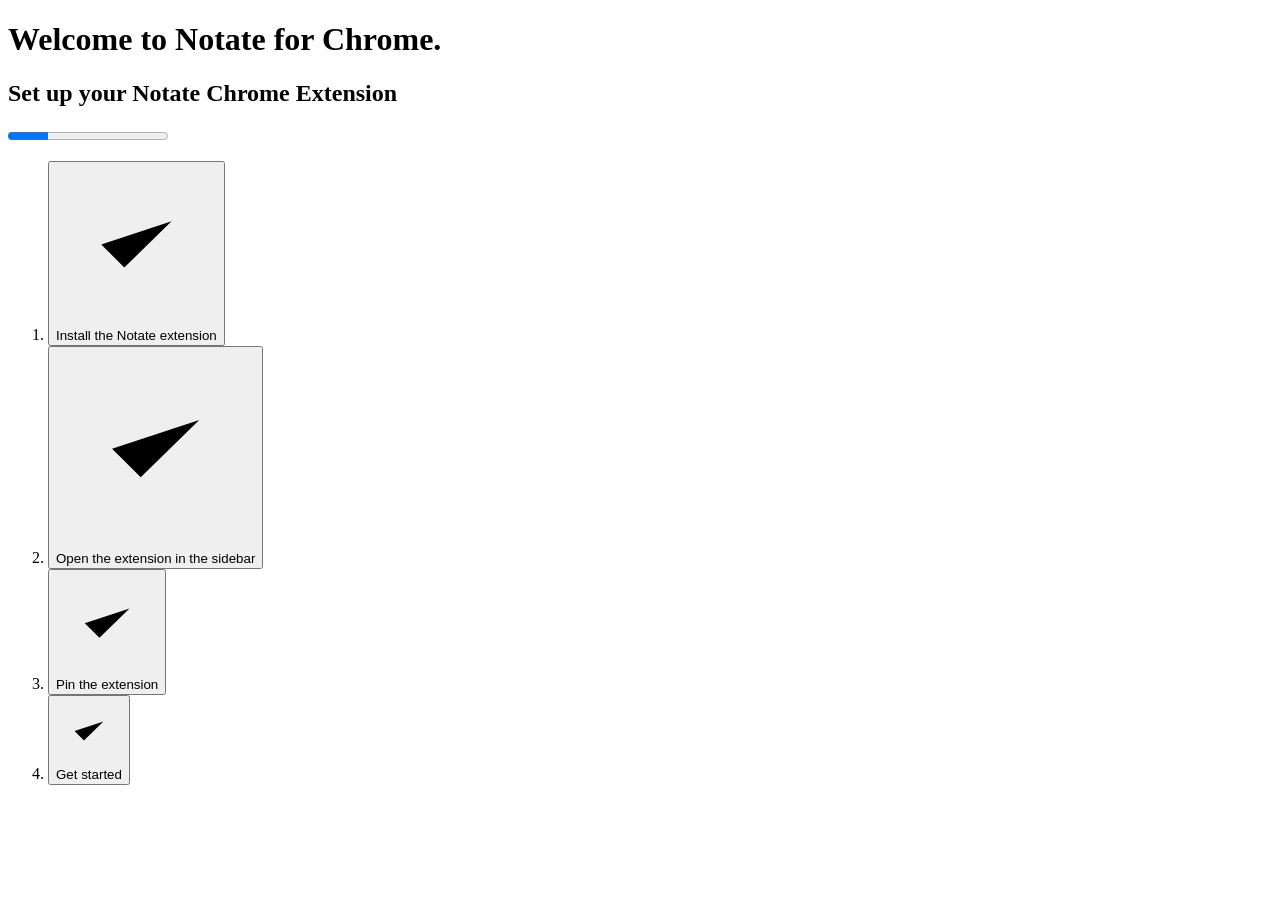
==== welcome.html @ cce5e91b "Fix welcome.html: gray placeholders, centered step titles, single-line copy. Apply the Welcome to No" ====
<!doctype html>
<html lang="en"><head><meta charset="utf-8"><meta name="viewport" content="width=device-width,initial-scale=1"><title>Welcome to Notate</title><link rel="icon" href="images/icon-32.png"><link rel="stylesheet" href="styles/welcome.css?v=20260920-fit"><script defer src="scripts/setup-sync.js"></script><script defer src="scripts/welcome.js"></script></head>
<body><svg xmlns="http://www.w3.org/2000/svg" style="display:none"><defs>
<symbol id="puzzle" viewBox="0 0 24 24"><path d="M4 4h5V3a2.5 2.5 0 0 1 5 0v1h5v6h1a2.5 2.5 0 0 1 0 5h-1v7H3v-6h1a3 3 0 0 0 0-6H3V5a1 1 0 0 1 1-1Z"/></symbol>
<symbol id="star" viewBox="0 0 24 24"><path d="m12 2 2.7 7.1 7.6.3-6 4.7 2.1 7.3-6.4-4.2-6.4 4.2 2.1-7.3-6-4.7 7.6-.3Z" stroke-linejoin="miter"/></symbol>
<symbol id="profile" viewBox="0 0 24 24"><circle cx="12" cy="12" r="10"/><circle cx="12" cy="9" r="3.5"/><path d="M4.5 18.5a8 8 0 0 1 15 0"/></symbol>
<symbol id="more" viewBox="0 0 24 24"><path d="M12 5h.01M12 12h.01M12 19h.01" stroke-width="4"/></symbol>
<symbol id="pin" viewBox="0 0 24 24"><g transform="rotate(45 12 12)"><path d="M9 3h6a1 1 0 0 1 1 1v1q0 1-1 1v4q0 1 1 2l2 2q1 2-1 2H7q-2 0-1-2l2-2q1-1 1-2V6Q8 6 8 5V4a1 1 0 0 1 1-1Z"/><path d="M12 16v6"/></g></symbol>
<symbol id="sidebar" viewBox="0 0 24 24"><rect x="3" y="3" width="18" height="18" rx="3"/><path d="M10 3v18"/></symbol>
</defs></svg><main><h1>Welcome to Notate for Chrome.</h1><section class="getting-started" id="getting-started"><nav class="gs-nav" aria-label="Set up Notate"><h2>Set up your Notate Chrome Extension</h2><progress id="setup-progress" max="4" value="1" aria-label="Setup progress"></progress><ol class="gs-steps"><li><button type="button" class="gs-step" data-gs-step="0"><span class="gs-step-mark" aria-hidden="true"><svg viewBox="0 0 16 16"><path d="m4.5 8 2.3 2.3 4.7-4.6"/></svg></span><span>Install the Notate extension</span></button></li><li><button type="button" class="gs-step" data-gs-step="1"><span class="gs-step-mark" aria-hidden="true"><svg viewBox="0 0 16 16"><path d="m4.5 8 2.3 2.3 4.7-4.6"/></svg></span><span>Open the extension in the sidebar</span></button></li><li><button type="button" class="gs-step" data-gs-step="2"><span class="gs-step-mark" aria-hidden="true"><svg viewBox="0 0 16 16"><path d="m4.5 8 2.3 2.3 4.7-4.6"/></svg></span><span>Pin the extension</span></button></li><li><button type="button" class="gs-step" data-gs-step="3"><span class="gs-step-mark" aria-hidden="true"><svg viewBox="0 0 16 16"><path d="m4.5 8 2.3 2.3 4.7-4.6"/></svg></span><span>Get started</span></button></li></ol></nav><div class="gs-stage"><article class="gs-panel" data-gs-panel="0" hidden><figure class="gs-graphic" aria-label="Illustrated Notate Chrome Web Store listing with Add to Chrome"><svg class="gs-svg" viewBox="0 0 600 435" xmlns="http://www.w3.org/2000/svg" role="img" aria-labelledby="store-preview-title"><title id="store-preview-title">Notate in the Chrome Web Store — installation preview</title>
<defs><clipPath id="store-preview-clip"><rect x="1" y="1" width="598" height="433" rx="18"/></clipPath></defs>
<rect x="1" y="1" width="598" height="433" rx="18" fill="#fff" stroke="#e1e1e1"/>
<g clip-path="url(#store-preview-clip)">
<path d="M0 0h600v43H0z" fill="#f0f2f5"/><circle cx="18" cy="21" r="3" fill="#ccc"/><circle cx="29" cy="21" r="3" fill="#ccc"/><circle cx="40" cy="21" r="3" fill="#ccc"/>
<rect x="61" y="10" width="469" height="23" rx="12" fill="#fff"/><text x="78" y="25" font-size="10" fill="#686b70">chromewebstore.google.com</text>
<path d="M21 62h18v15H21z" fill="#ddd"/><path d="M25 62v-3h10v3" fill="none" stroke="#ddd" stroke-width="2"/><path d="M22 76a8 8 0 0 1 16 0" fill="#ea4335"/><path d="M22 76a8 8 0 0 1 4-7l4 7" fill="#34a853"/><path d="M30 76h8a8 8 0 0 0-4-7" fill="#fbbc04"/><circle cx="30" cy="76" r="3.5" fill="#4285f4" stroke="white"/>
<text x="47" y="75" font-size="12" fill="#45474a">chrome web store</text>
<rect x="320" y="56" width="257" height="28" rx="6" fill="#f0f3f9"/><circle cx="337" cy="69" r="4" fill="none" stroke="#6b6e73" stroke-width="1.5"/><path d="m340 72 4 4" stroke="#6b6e73" stroke-width="1.5"/><text x="353" y="74" font-size="10" fill="#777">Search extensions and themes</text>
<text x="22" y="104" font-size="10" fill="#666">Discover</text><text x="85" y="104" font-size="10" fill="#0b57d0">Extensions</text><text x="160" y="104" font-size="10" fill="#666">Themes</text><path d="M85 113h50" stroke="#0b57d0" stroke-width="2" stroke-linecap="round"/>
<image href="images/icon-128.png" x="42" y="137" width="43" height="43"/>
<text x="99" y="155" font-size="25" font-weight="600" fill="#202124">Notate</text><text x="99" y="177" font-size="12" fill="#5f6368">Annotate live webpages</text>
<rect x="436" y="141" width="124" height="33" rx="17" fill="#0b57d0"/><text x="498" y="162" text-anchor="middle" font-size="12" font-weight="500" fill="#fff">Add to Chrome</text>
<text x="43" y="206" font-size="11" fill="#0b57d0">Sooim Kang</text><rect x="42" y="219" width="67" height="24" rx="5" fill="#f0f3f9"/><text x="52" y="235" font-size="10" fill="#5f6368">Extension</text>
<rect x="26" y="266" width="268" height="145" rx="6" fill="#f0f0f0"/><text x="160" y="290" text-anchor="middle" font-size="14" font-weight="600" fill="#202124">Your thoughts, right on the page.</text>
<g transform="translate(16 30) scale(.9)"><rect x="43" y="309" width="155" height="103" rx="5" fill="#fff" stroke="#dedede"/><text x="54" y="329" font-size="8" fill="#888">sooimkang.com</text><rect x="50" y="335" width="88" height="21" rx="2" fill="#BCE5FE" fill-opacity=".18" stroke="#9dcbe5" stroke-width="1"/><text x="54" y="350" font-size="13" fill="#37352f">Sooim Kang</text><path d="M54 361h101m-101 10h77" stroke="#ececec" stroke-width="3"/>
<g transform="translate(0 -8)"><path d="M143 345h130v55l-10 10H143z" fill="#BCE5FE" stroke="#9dcbe5"/><text x="154" y="365" font-size="10" fill="#37352f"><tspan>Give this headline</tspan><tspan x="154" dy="15">more breathing room.</tspan></text><path d="M263 410v-10h10" fill="#9fc7df"/></g>
</g><rect x="306" y="266" width="268" height="145" rx="6" fill="#f0f0f0"/><text x="440" y="290" text-anchor="middle" font-size="14" font-weight="600" fill="#202124">Return to every idea.</text>
<g transform="translate(44 30) scale(.9)"><rect x="352" y="306" width="186" height="108" rx="6" fill="#fff" stroke="#dedede"/><image href="images/icon-32.png" x="363" y="316" width="12" height="12"/><text x="382" y="326" font-size="10" font-weight="500" fill="#37352f">Notate</text><text x="365" y="346" font-size="10" font-weight="600" fill="#37352f">Notes</text><rect x="477" y="334" width="45" height="20" rx="4" fill="#BCE5FE"/><text x="485" y="348" font-size="9" fill="#37352f">Design</text><text x="365" y="375" font-size="10" fill="#37352f">Sooim Kang · Portfolio</text><text x="374" y="394" font-size="9" fill="#888">Give this headline more…</text><rect x="515" y="386" width="7" height="7" rx="1.5" fill="#BCE5FE"/>
</g></g></svg></figure><div class="gs-copy"><h3>Notate is installed</h3><p>You’re ready to annotate live webpages. Open Notate to get started.</p><button class="gs-cta" data-action="gs-next">Continue</button></div></article><article class="gs-panel" data-gs-panel="1" hidden><figure class="gs-graphic"><svg class="gs-svg" viewBox="0 0 600 435" xmlns="http://www.w3.org/2000/svg" aria-hidden="true">
<defs><filter id="shadow-open"><feDropShadow dx="0" dy="7" stdDeviation="6" flood-opacity=".1"/></filter></defs>
<path d="M0 0h570q30 0 30 30v405H0z" fill="#fff" stroke="#e5e5e5" stroke-width="2"/>
<path d="M0 0h570q30 0 30 30v30H0" fill="#e8e8e8"/>
<path d="M0 130h600" stroke="#e7e7e7" stroke-width="2"/>
<path d="M0 71h322a24 24 0 0 1 0 48H0" fill="#f3f3f3"/>
<circle cx="400" cy="94" r="21" fill="#008bff"/><use class="gs-toolbar-icon" href="#star" x="304" y="82" width="24" height="24" fill="none" stroke="#606060" stroke-width="2" stroke-linecap="round" stroke-linejoin="round"/><use class="gs-toolbar-icon" href="#puzzle" x="388" y="82" width="24" height="24" fill="none" stroke="#fff" stroke-width="2" stroke-linecap="round" stroke-linejoin="round"/><use class="gs-toolbar-icon" href="#profile" x="468" y="82" width="24" height="24" fill="none" stroke="#555" stroke-width="2" stroke-linecap="round" stroke-linejoin="round"/><use class="gs-toolbar-icon" href="#more" x="548" y="82" width="24" height="24" fill="none" stroke="#666" stroke-width="2" stroke-linecap="round" stroke-linejoin="round"/><path d="M440 81v26m80-26v26" stroke="#ddd" stroke-width="1"/><rect x="245" y="140" width="280" height="253" rx="25" fill="white" stroke="#e5e5e5" stroke-width="1.5" filter="url(#shadow-open)"/>
<text x="269" y="183" fill="#999" font-size="18">Extensions</text>
<image href="images/icon-128.png" x="272" y="212" width="23" height="23"/>
<text x="302" y="229" font-size="19" fill="#252525">Notate</text>
<use href="#pin" x="459" y="212" width="20" height="20" fill="none" stroke="#333" stroke-width="1.8" stroke-linejoin="round"/>
<g fill="#333"><circle cx="496" cy="216" r="1.4"/><circle cx="496" cy="222" r="1.4"/><circle cx="496" cy="228" r="1.4"/></g>
<g fill="#f3f3f3"><rect x="273" y="257" width="224" height="21" rx="11"/><rect x="273" y="301" width="224" height="21" rx="11"/><rect x="273" y="345" width="224" height="21" rx="11"/></g></svg></figure><div class="gs-copy"><h3>Open the Notate extension</h3><p>Click the Extensions icon in your Chrome toolbar, then select Notate. Or click the sidebar button below.</p><button class="gs-cta" id="open-sidebar"><svg viewBox="0 0 24 24" aria-hidden="true"><use href="#sidebar"/></svg>Open sidebar</button></div></article><article class="gs-panel" data-gs-panel="2" hidden><figure class="gs-graphic"><svg class="gs-svg" viewBox="0 0 600 435" xmlns="http://www.w3.org/2000/svg" aria-hidden="true">
<defs><filter id="shadow-pin"><feDropShadow dx="0" dy="7" stdDeviation="6" flood-opacity=".1"/></filter></defs>
<path d="M0 0h570q30 0 30 30v405H0z" fill="#fff" stroke="#e5e5e5" stroke-width="2"/>
<path d="M0 0h570q30 0 30 30v30H0" fill="#e8e8e8"/>
<path d="M0 130h600" stroke="#e7e7e7" stroke-width="2"/>
<path d="M0 71h322a24 24 0 0 1 0 48H0" fill="#f3f3f3"/>
<circle cx="400" cy="94" r="25" fill="#f3f3f3"/><use class="gs-toolbar-icon" href="#star" x="304" y="82" width="24" height="24" fill="none" stroke="#606060" stroke-width="2" stroke-linecap="round" stroke-linejoin="round"/><use class="gs-toolbar-icon" href="#puzzle" x="388" y="82" width="24" height="24" fill="none" stroke="#555" stroke-width="2" stroke-linecap="round" stroke-linejoin="round"/><use class="gs-toolbar-icon" href="#profile" x="468" y="82" width="24" height="24" fill="none" stroke="#555" stroke-width="2" stroke-linecap="round" stroke-linejoin="round"/><use class="gs-toolbar-icon" href="#more" x="548" y="82" width="24" height="24" fill="none" stroke="#666" stroke-width="2" stroke-linecap="round" stroke-linejoin="round"/><path d="M440 81v26m80-26v26" stroke="#ddd" stroke-width="1"/><path d="M148 130v305" stroke="#e7e7e7" stroke-width="1.5"/>
<image href="images/icon-128.png" x="168" y="150" width="22" height="22"/>
<text x="198" y="169" font-size="20" font-weight="600" fill="#222">Notate</text>
<circle cx="519" cy="161" r="21" fill="#008bff"/>
<use href="#pin" x="505" y="147" width="28" height="28" fill="none" stroke="#fff" stroke-width="1.8" stroke-linecap="round" stroke-linejoin="round"/>
<path d="m568 156 10 10m0-10-10 10" fill="none" stroke="#222" stroke-width="2" stroke-linecap="round"/>
<text x="169" y="236" font-size="18" font-weight="600" fill="#37352f">Notes</text>
<text x="421" y="235" font-size="16" font-weight="500" fill="#83837f">Clear all</text>
<rect x="504" y="213" width="78" height="34" rx="5" fill="#202124"/><svg x="517" y="223" width="15" height="15" viewBox="0 0 28 28"><path d="M3.72742e-06 21.793V7.67287C3.68474e-06 6.87388 -0.00130053 6.18396 0.0449256 5.61818C0.0925983 5.03506 0.198475 4.45279 0.484379 3.89162C0.910162 3.05594 1.58919 2.37607 2.42481 1.95021C2.98611 1.66422 3.56909 1.55842 4.15235 1.51076C4.71814 1.46453 5.40803 1.46584 6.20704 1.46584H11.7959C12.6242 1.46584 13.2957 2.13755 13.2959 2.96584C13.2959 3.79427 12.6243 4.46584 11.7959 4.46584H6.20704C5.35852 4.46584 4.81178 4.46706 4.39649 4.501C3.99895 4.5335 3.85503 4.58846 3.78711 4.62307C3.51593 4.76124 3.29544 4.98184 3.15723 5.25295C3.12261 5.32089 3.06766 5.46552 3.03516 5.8633C3.00126 6.27854 3 6.82462 3 7.67287V21.793C3 22.6415 3.00123 23.1882 3.03516 23.6035C3.06766 24.0011 3.12262 24.145 3.15723 24.2129C3.29542 24.4841 3.51588 24.7046 3.78711 24.8428C3.855 24.8774 3.99899 24.9324 4.39649 24.9649C4.81176 24.9988 5.35852 25 6.20704 25H20.3272C21.1754 25 21.7215 24.9988 22.1367 24.9649C22.534 24.9324 22.6782 24.8774 22.7461 24.8428H22.7471C23.0183 24.7045 23.2389 24.4839 23.377 24.2129C23.4116 24.1449 23.4665 24.0009 23.499 23.6035C23.533 23.1882 23.5342 22.6415 23.5342 21.793V15.4688C23.5342 14.6403 24.2058 13.9688 25.0342 13.9688C25.8625 13.9689 26.5342 14.6404 26.5342 15.4688V21.793C26.5342 22.592 26.5355 23.2819 26.4893 23.8477C26.4476 24.3581 26.3609 24.8678 26.1484 25.3633L26.0498 25.5752C25.6239 26.411 24.944 27.0899 24.1084 27.5156C23.5472 27.8016 22.9649 27.9074 22.3818 27.9551C21.816 28.0013 21.1262 28 20.3272 28H6.20704C5.40803 28 4.71816 28.0013 4.15235 27.9551C3.56906 27.9074 2.98614 27.8017 2.42481 27.5156C1.58937 27.0899 0.910156 26.4106 0.484379 25.5752C0.198394 25.0139 0.0925877 24.4309 0.0449256 23.8477C-0.00130114 23.2819 3.72742e-06 22.592 3.72742e-06 21.793ZM20.165 1.3008C21.8995 -0.433628 24.7118 -0.433572 26.4463 1.3008C28.181 3.03542 28.181 5.84841 26.4463 7.58303L16.3535 17.6758C15.2698 18.7597 14.6044 19.4322 13.833 19.9707C13.1702 20.4336 12.4555 20.8165 11.7041 21.1123C10.8287 21.457 9.90043 21.6392 8.39844 21.9424H8.39746L7.67969 22.0869C7.20216 22.1831 6.70767 22.0415 6.35352 21.7071C5.99932 21.3725 5.82955 20.8866 5.89844 20.4043L5.96875 19.916C6.20766 18.2438 6.34786 17.2102 6.6875 16.2344C6.97912 15.3965 7.37792 14.6001 7.87305 13.8643C8.4499 13.0071 9.19225 12.2746 10.3867 11.0801L20.165 1.3008ZM12.5078 13.2012C11.2328 14.4762 10.7396 14.9785 10.3623 15.5391C10.0109 16.0613 9.72834 16.6264 9.52149 17.2207C9.38422 17.6151 9.29374 18.032 9.18262 18.7139C9.84417 18.5699 10.236 18.4668 10.6055 18.3213C11.1391 18.1112 11.6456 17.8387 12.1152 17.5108H12.1162C12.6207 17.1586 13.0761 16.7112 14.2324 15.5547V15.5537L20.4531 9.33205L18.4141 7.29299L12.5078 13.2012ZM24.3252 3.42189C23.7623 2.85918 22.8491 2.85896 22.2861 3.42189L20.5352 5.17189L22.5742 7.21096L24.3252 5.46096C24.8882 4.89793 24.8883 3.98491 24.3252 3.42189Z" fill="white"/></svg><text x="537" y="236" font-size="17" font-weight="500" fill="white">New</text>

</svg></figure><div class="gs-copy"><h3>Add Notate to your Chrome toolbar</h3><p>Pin the extension so you can open Notate quickly from any tab.</p></div></article><article class="gs-panel" data-gs-panel="3" hidden><div class="gs-workflow-cards"><section class="gs-workflow-card"><div class="gs-workflow-intro"><h4>Make a note</h4><p>Click New, choose something on the page, and write your thoughts.</p></div><svg xmlns="http://www.w3.org/2000/svg" class="gs-svg" viewBox="0 0 658 460" role="img" aria-label="Make a note: Click New, choose something on the page, and write your thoughts."><defs><filter id="workflow-shadow-0" x="-20%" y="-20%" width="140%" height="160%"><feDropShadow dx="0" dy="5" stdDeviation="6" flood-opacity=".09" /></filter></defs><g transform="translate(18 12)"><text x="148" y="20" text-anchor="middle" font-size="17" font-weight="600" fill="#37352f">Select an element</text><g transform="rotate(-0.8 148 234)"><rect y="44" width="296" height="380" rx="14" fill="#fff" stroke="#dedede" />
<path d="M0 85h296" stroke="#e8e8e8" /><circle cx="17" cy="64" r="3" fill="#d4d4d4" /><circle cx="28" cy="64" r="3" fill="#d4d4d4" /><circle cx="39" cy="64" r="3" fill="#d4d4d4" />
<rect x="57" y="53" width="196" height="23" rx="11.5" fill="#f4f4f4" /><text x="155" y="69" text-anchor="middle" font-size="11" fill="#666">sooimkang.com</text><image href="images/icon-32.png" x="269" y="58" width="14" height="14" />
<text x="20" y="115" font-size="10" fill="#737373">Work</text><text x="62" y="115" font-size="10" fill="#737373">Explorations</text><text x="133" y="115" font-size="10" fill="#737373">About</text>
<text x="20" y="174" font-size="29" font-weight="500" letter-spacing="-1" fill="#252525">Sooim Kang</text><text x="20" y="206" font-size="23" fill="#777">Product Designer</text>
<path d="M20 238h223m-223 13h239m-239 13h173" stroke="#ededeb" stroke-width="5" />
<rect x="20" y="294" width="121" height="106" rx="5" fill="#f0efeb" /><rect x="154" y="294" width="121" height="106" rx="5" fill="#f0efeb" />
<rect x="12" y="139" width="269" height="79" rx="4" fill="#37352f0c" stroke="#898985" stroke-width="1.5" />
<svg x="221" y="192" width="32" height="32" viewBox="0 0 32 32"><path d="M5 26l2-8L21 4a3 3 0 0 1 4 0l3 3a3 3 0 0 1 0 4L14 25l-9 2Z" fill="#202124" stroke="white" stroke-width="1" stroke-linejoin="round" /><path d="m8 18 6 6M20 6l6 6M6 25l4-1" fill="none" stroke="white" stroke-width="1" /></svg>
<g filter="url(#workflow-shadow-0)" transform="translate(0 -245)"><rect x="57" y="342" width="225" height="40" rx="8" fill="#fff" stroke="#e4e4e2" /><text x="69" y="367" font-size="12" fill="#777">Clear all</text><text x="132" y="367" font-size="12" fill="#37352f">Done</text><text x="166" y="367" font-size="10" fill="#858580">Esc</text><rect x="205" y="346" width="73" height="32" rx="4" fill="#202124" /><svg x="217" y="355" width="13" height="13" viewBox="0 0 28 28"><path d="M3.72742e-06 21.793V7.67287C3.68474e-06 6.87388 -0.00130053 6.18396 0.0449256 5.61818C0.0925983 5.03506 0.198475 4.45279 0.484379 3.89162C0.910162 3.05594 1.58919 2.37607 2.42481 1.95021C2.98611 1.66422 3.56909 1.55842 4.15235 1.51076C4.71814 1.46453 5.40803 1.46584 6.20704 1.46584H11.7959C12.6242 1.46584 13.2957 2.13755 13.2959 2.96584C13.2959 3.79427 12.6243 4.46584 11.7959 4.46584H6.20704C5.35852 4.46584 4.81178 4.46706 4.39649 4.501C3.99895 4.5335 3.85503 4.58846 3.78711 4.62307C3.51593 4.76124 3.29544 4.98184 3.15723 5.25295C3.12261 5.32089 3.06766 5.46552 3.03516 5.8633C3.00126 6.27854 3 6.82462 3 7.67287V21.793C3 22.6415 3.00123 23.1882 3.03516 23.6035C3.06766 24.0011 3.12262 24.145 3.15723 24.2129C3.29542 24.4841 3.51588 24.7046 3.78711 24.8428C3.855 24.8774 3.99899 24.9324 4.39649 24.9649C4.81176 24.9988 5.35852 25 6.20704 25H20.3272C21.1754 25 21.7215 24.9988 22.1367 24.9649C22.534 24.9324 22.6782 24.8774 22.7461 24.8428H22.7471C23.0183 24.7045 23.2389 24.4839 23.377 24.2129C23.4116 24.1449 23.4665 24.0009 23.499 23.6035C23.533 23.1882 23.5342 22.6415 23.5342 21.793V15.4688C23.5342 14.6403 24.2058 13.9688 25.0342 13.9688C25.8625 13.9689 26.5342 14.6404 26.5342 15.4688V21.793C26.5342 22.592 26.5355 23.2819 26.4893 23.8477C26.4476 24.3581 26.3609 24.8678 26.1484 25.3633L26.0498 25.5752C25.6239 26.411 24.944 27.0899 24.1084 27.5156C23.5472 27.8016 22.9649 27.9074 22.3818 27.9551C21.816 28.0013 21.1262 28 20.3272 28H6.20704C5.40803 28 4.71816 28.0013 4.15235 27.9551C3.56906 27.9074 2.98614 27.8017 2.42481 27.5156C1.58937 27.0899 0.910156 26.4106 0.484379 25.5752C0.198394 25.0139 0.0925877 24.4309 0.0449256 23.8477C-0.00130114 23.2819 3.72742e-06 22.592 3.72742e-06 21.793ZM20.165 1.3008C21.8995 -0.433628 24.7118 -0.433572 26.4463 1.3008C28.181 3.03542 28.181 5.84841 26.4463 7.58303L16.3535 17.6758C15.2698 18.7597 14.6044 19.4322 13.833 19.9707C13.1702 20.4336 12.4555 20.8165 11.7041 21.1123C10.8287 21.457 9.90043 21.6392 8.39844 21.9424H8.39746L7.67969 22.0869C7.20216 22.1831 6.70767 22.0415 6.35352 21.7071C5.99932 21.3725 5.82955 20.8866 5.89844 20.4043L5.96875 19.916C6.20766 18.2438 6.34786 17.2102 6.6875 16.2344C6.97912 15.3965 7.37792 14.6001 7.87305 13.8643C8.4499 13.0071 9.19225 12.2746 10.3867 11.0801L20.165 1.3008ZM12.5078 13.2012C11.2328 14.4762 10.7396 14.9785 10.3623 15.5391C10.0109 16.0613 9.72834 16.6264 9.52149 17.2207C9.38422 17.6151 9.29374 18.032 9.18262 18.7139C9.84417 18.5699 10.236 18.4668 10.6055 18.3213C11.1391 18.1112 11.6456 17.8387 12.1152 17.5108H12.1162C12.6207 17.1586 13.0761 16.7112 14.2324 15.5547V15.5537L20.4531 9.33205L18.4141 7.29299L12.5078 13.2012ZM24.3252 3.42189C23.7623 2.85918 22.8491 2.85896 22.2861 3.42189L20.5352 5.17189L22.5742 7.21096L24.3252 5.46096C24.8882 4.89793 24.8883 3.98491 24.3252 3.42189Z" fill="white" /></svg><text x="237" y="367" font-size="13" fill="white">New</text></g></g></g><g transform="translate(344 12)"><text x="148" y="20" text-anchor="middle" font-size="17" font-weight="600" fill="#37352f">Write your note</text><g transform="rotate(0.8 148 234)"><rect y="44" width="296" height="380" rx="14" fill="#fff" stroke="#dedede" />
<path d="M0 85h296" stroke="#e8e8e8" /><circle cx="17" cy="64" r="3" fill="#d4d4d4" /><circle cx="28" cy="64" r="3" fill="#d4d4d4" /><circle cx="39" cy="64" r="3" fill="#d4d4d4" />
<rect x="57" y="53" width="196" height="23" rx="11.5" fill="#f4f4f4" /><text x="155" y="69" text-anchor="middle" font-size="11" fill="#666">sooimkang.com</text><image href="images/icon-32.png" x="269" y="58" width="14" height="14" />
<text x="20" y="115" font-size="10" fill="#737373">Work</text><text x="62" y="115" font-size="10" fill="#737373">Explorations</text><text x="133" y="115" font-size="10" fill="#737373">About</text>
<text x="20" y="174" font-size="29" font-weight="500" letter-spacing="-1" fill="#252525">Sooim Kang</text><text x="20" y="206" font-size="23" fill="#777">Product Designer</text>
<path d="M20 238h223m-223 13h239m-239 13h173" stroke="#ededeb" stroke-width="5" />
<rect x="20" y="294" width="121" height="106" rx="5" fill="#f0efeb" /><rect x="154" y="294" width="121" height="106" rx="5" fill="#f0efeb" />
<rect x="12" y="139" width="269" height="79" rx="4" fill="#37352f" fill-opacity=".08" stroke="#898985" stroke-width="1.5" /><path d="M1 86h294v324q0 13-13 13H14q-13 0-13-13Z" fill="#000" fill-opacity=".24" /><g filter="url(#workflow-shadow-0)"><rect x="13" y="224" width="270" height="178" rx="8" fill="#F7F7F5" stroke="#37352f1a" />
<text x="29" y="252" font-size="16" fill="#37352f"><tspan>Give this headline a little</tspan><tspan x="29" dy="23">more breathing room.</tspan></text>
<path d="M206 262v19" stroke="#37352f" />
<svg x="33" y="310" width="20" height="20" viewBox="0 0 24 24" fill="none" stroke="#37352f" stroke-width="2" stroke-linecap="round" stroke-linejoin="round" aria-hidden="true"><path d="M12 10v6"/><path d="M9 13h6"/><path d="M20 20a2 2 0 0 0 2-2V8a2 2 0 0 0-2-2h-7.9a2 2 0 0 1-1.69-.9L9.6 3.9A2 2 0 0 0 7.93 3H4a2 2 0 0 0-2 2v13a2 2 0 0 0 2 2Z"/></svg>
<text x="143" y="378" font-size="12" fill="#37352f">Cancel</text><rect x="194" y="358" width="73" height="31" rx="4" fill="#202124" /><text x="205" y="378" font-size="12" fill="#fff">Save</text><text x="239" y="377" font-size="10" fill="#fff">⌘ ↵</text></g></g></g></svg></section><section class="gs-workflow-card"><div class="gs-workflow-intro"><h4>Organize and return</h4><p>Create or choose a folder, then save your note. Folders are optional.</p></div><svg xmlns="http://www.w3.org/2000/svg" class="gs-svg" viewBox="0 0 658 460" role="img" aria-label="Organize and return: Create or choose a folder, then save your note. Folders are optional."><defs><filter id="workflow-shadow-1" x="-20%" y="-20%" width="140%" height="160%"><feDropShadow dx="0" dy="5" stdDeviation="6" flood-opacity=".09" /></filter></defs><g transform="translate(18 12)"><text x="148" y="20" text-anchor="middle" font-size="17" font-weight="600" fill="#37352f">Save to a folder</text><g transform="rotate(-0.8 148 234)"><rect y="44" width="296" height="380" rx="14" fill="#fff" stroke="#dedede" />
<path d="M0 85h296" stroke="#e8e8e8" /><circle cx="17" cy="64" r="3" fill="#d4d4d4" /><circle cx="28" cy="64" r="3" fill="#d4d4d4" /><circle cx="39" cy="64" r="3" fill="#d4d4d4" />
<rect x="57" y="53" width="196" height="23" rx="11.5" fill="#f4f4f4" /><text x="155" y="69" text-anchor="middle" font-size="11" fill="#666">sooimkang.com</text><image href="images/icon-32.png" x="269" y="58" width="14" height="14" />
<text x="20" y="115" font-size="10" fill="#737373">Work</text><text x="62" y="115" font-size="10" fill="#737373">Explorations</text><text x="133" y="115" font-size="10" fill="#737373">About</text>
<text x="20" y="174" font-size="29" font-weight="500" letter-spacing="-1" fill="#252525">Sooim Kang</text><text x="20" y="206" font-size="23" fill="#777">Product Designer</text>
<path d="M20 238h223m-223 13h239m-239 13h173" stroke="#ededeb" stroke-width="5" />
<rect x="20" y="294" width="121" height="106" rx="5" fill="#f0efeb" /><rect x="154" y="294" width="121" height="106" rx="5" fill="#f0efeb" />
<rect x="12" y="139" width="269" height="79" rx="4" fill="#BCE5FE" fill-opacity=".18" stroke="#BCE5FE" stroke-width="2" />
<path d="M1 86h294v324q0 13-13 13H14q-13 0-13-13Z" fill="#000" fill-opacity=".24" /><g filter="url(#workflow-shadow-1)">
<!-- Layered states: the folder form above the note it will organize. -->
<rect x="17" y="249" width="255" height="157" rx="8" fill="#BCE5FE" stroke="#37352f18"/>
<text x="33" y="293" font-size="15" fill="#37352f"><tspan>Give this headline a little</tspan><tspan x="33" dy="21">more breathing room.</tspan></text>
<svg x="33" y="335" width="19" height="19" viewBox="0 0 24 24" fill="none" stroke="#37352f" stroke-width="2" stroke-linecap="round" stroke-linejoin="round"><path d="M12 10v6M9 13h6M20 20a2 2 0 0 0 2-2V8a2 2 0 0 0-2-2h-7.9a2 2 0 0 1-1.69-.9L9.6 3.9A2 2 0 0 0 7.93 3H4a2 2 0 0 0-2 2v13a2 2 0 0 0 2 2Z"/></svg>
<rect x="64" y="331" width="65" height="27" rx="6" fill="#e4f5ff"/><text x="75" y="349" font-size="12" fill="#37352f">Design</text>
<text x="130" y="389" font-size="12" fill="#37352f">Cancel</text><rect x="188" y="369" width="69" height="29" rx="4" fill="#202124"/><text x="198" y="389" font-size="12" fill="#fff">Save</text><text x="230" y="388" font-size="10" fill="#fff">⌘ ↵</text>
<path d="M42 325C12 310 18 282 34 267" fill="none" stroke="#37352f" stroke-width="1.3" stroke-linecap="round"/><path d="m27 269 8-3-1 8" fill="none" stroke="#37352f" stroke-width="1.3" stroke-linecap="round" stroke-linejoin="round"/>
<g transform="rotate(1.5 163 197)"><rect x="49" y="117" width="231" height="153" rx="9" fill="#fff" stroke="#dedede"/>
<text x="64" y="140" font-size="13" font-weight="600" fill="#37352f">New folder</text>
<rect x="64" y="151" width="201" height="30" rx="4" fill="#f7f7f5" stroke="#e4e4e2"/><text x="75" y="171" font-size="14" fill="#37352f">Design</text><path d="M121 158v17" stroke="#37352f"/>
<text x="64" y="198" font-size="10" fill="#777">Color</text>
<circle cx="74" cy="215" r="10" fill="#FFE992"/><circle cx="107" cy="215" r="10" fill="#C6EAD1"/><circle cx="140" cy="215" r="10" fill="#BCE5FE"/><path d="m136 215 3 3 5-6" fill="none" stroke="#37352f" stroke-width="1.5" stroke-linecap="round" stroke-linejoin="round"/><circle cx="173" cy="215" r="10" fill="#FFD5B5"/><circle cx="206" cy="215" r="10" fill="#DDD0FA"/><circle cx="239" cy="215" r="10" fill="#F8C8DA"/><text x="151" y="251" font-size="11" fill="#37352f">Cancel</text><rect x="210" y="234" width="55" height="26" rx="4" fill="#202124"/><text x="224" y="251" font-size="11" fill="#fff">Save</text></g></g></g></g><g transform="translate(344 12)"><text x="148" y="20" text-anchor="middle" font-size="17" font-weight="600" fill="#37352f">Find it anytime</text><g transform="rotate(0.8 148 234)"><rect y="44" width="296" height="380" rx="14" fill="#fff" stroke="#dedede" />
<image href="images/icon-32.png" x="17" y="59" width="17" height="17" /><text x="43" y="73" font-size="13" font-weight="500" fill="#37352f">Notate</text><path d="m272 63 8 8m0-8-8 8" stroke="#777" stroke-width="1.5" />
<text x="17" y="111" font-size="15" font-weight="600" fill="#37352f">Notes</text><text x="151" y="110" font-size="11" fill="#777">Clear all</text><rect x="216" y="91" width="63" height="29" rx="4" fill="#202124" /><svg x="225" y="100" width="12" height="12" viewBox="0 0 28 28"><path d="M3.72742e-06 21.793V7.67287C3.68474e-06 6.87388 -0.00130053 6.18396 0.0449256 5.61818C0.0925983 5.03506 0.198475 4.45279 0.484379 3.89162C0.910162 3.05594 1.58919 2.37607 2.42481 1.95021C2.98611 1.66422 3.56909 1.55842 4.15235 1.51076C4.71814 1.46453 5.40803 1.46584 6.20704 1.46584H11.7959C12.6242 1.46584 13.2957 2.13755 13.2959 2.96584C13.2959 3.79427 12.6243 4.46584 11.7959 4.46584H6.20704C5.35852 4.46584 4.81178 4.46706 4.39649 4.501C3.99895 4.5335 3.85503 4.58846 3.78711 4.62307C3.51593 4.76124 3.29544 4.98184 3.15723 5.25295C3.12261 5.32089 3.06766 5.46552 3.03516 5.8633C3.00126 6.27854 3 6.82462 3 7.67287V21.793C3 22.6415 3.00123 23.1882 3.03516 23.6035C3.06766 24.0011 3.12262 24.145 3.15723 24.2129C3.29542 24.4841 3.51588 24.7046 3.78711 24.8428C3.855 24.8774 3.99899 24.9324 4.39649 24.9649C4.81176 24.9988 5.35852 25 6.20704 25H20.3272C21.1754 25 21.7215 24.9988 22.1367 24.9649C22.534 24.9324 22.6782 24.8774 22.7461 24.8428H22.7471C23.0183 24.7045 23.2389 24.4839 23.377 24.2129C23.4116 24.1449 23.4665 24.0009 23.499 23.6035C23.533 23.1882 23.5342 22.6415 23.5342 21.793V15.4688C23.5342 14.6403 24.2058 13.9688 25.0342 13.9688C25.8625 13.9689 26.5342 14.6404 26.5342 15.4688V21.793C26.5342 22.592 26.5355 23.2819 26.4893 23.8477C26.4476 24.3581 26.3609 24.8678 26.1484 25.3633L26.0498 25.5752C25.6239 26.411 24.944 27.0899 24.1084 27.5156C23.5472 27.8016 22.9649 27.9074 22.3818 27.9551C21.816 28.0013 21.1262 28 20.3272 28H6.20704C5.40803 28 4.71816 28.0013 4.15235 27.9551C3.56906 27.9074 2.98614 27.8017 2.42481 27.5156C1.58937 27.0899 0.910156 26.4106 0.484379 25.5752C0.198394 25.0139 0.0925877 24.4309 0.0449256 23.8477C-0.00130114 23.2819 3.72742e-06 22.592 3.72742e-06 21.793ZM20.165 1.3008C21.8995 -0.433628 24.7118 -0.433572 26.4463 1.3008C28.181 3.03542 28.181 5.84841 26.4463 7.58303L16.3535 17.6758C15.2698 18.7597 14.6044 19.4322 13.833 19.9707C13.1702 20.4336 12.4555 20.8165 11.7041 21.1123C10.8287 21.457 9.90043 21.6392 8.39844 21.9424H8.39746L7.67969 22.0869C7.20216 22.1831 6.70767 22.0415 6.35352 21.7071C5.99932 21.3725 5.82955 20.8866 5.89844 20.4043L5.96875 19.916C6.20766 18.2438 6.34786 17.2102 6.6875 16.2344C6.97912 15.3965 7.37792 14.6001 7.87305 13.8643C8.4499 13.0071 9.19225 12.2746 10.3867 11.0801L20.165 1.3008ZM12.5078 13.2012C11.2328 14.4762 10.7396 14.9785 10.3623 15.5391C10.0109 16.0613 9.72834 16.6264 9.52149 17.2207C9.38422 17.6151 9.29374 18.032 9.18262 18.7139C9.84417 18.5699 10.236 18.4668 10.6055 18.3213C11.1391 18.1112 11.6456 17.8387 12.1152 17.5108H12.1162C12.6207 17.1586 13.0761 16.7112 14.2324 15.5547V15.5537L20.4531 9.33205L18.4141 7.29299L12.5078 13.2012ZM24.3252 3.42189C23.7623 2.85918 22.8491 2.85896 22.2861 3.42189L20.5352 5.17189L22.5742 7.21096L24.3252 5.46096C24.8882 4.89793 24.8883 3.98491 24.3252 3.42189Z" fill="white" /></svg><text x="242" y="110" font-size="12" fill="#fff">New</text>
<text x="25" y="150" font-size="12" fill="#a0a09e">All</text><rect x="60" y="133" width="68" height="27" rx="6" fill="#BCE5FE" /><text x="73" y="151" font-size="12" fill="#37352f">Design</text>
<g fill="none" stroke="#91918e" stroke-width="1.2"><circle cx="25" cy="193" r="6" /><ellipse cx="25" cy="193" rx="2.6" ry="6" /><path d="M19 193h12" /></g>
<text x="42" y="198" font-size="13" fill="#37352f">Sooim Kang · Portfolio</text><text x="250" y="197" font-size="12" fill="#a0a09e">1</text><path d="m272 195 3-3 3 3" fill="none" stroke="#a0a09e" stroke-width="1.2" />
<text x="42" y="225" font-size="12" fill="#83837f">Give this headline a little more…</text><rect x="249" y="215" width="10" height="10" rx="2" fill="#BCE5FE" />
</g></g></svg></section></div><div class="gs-copy"><h3>Leave your first note</h3><p>Click New, select an element, and save your first note. Get started on sooimkang.com—your note will stay in your sidebar.</p><button class="gs-cta" id="get-started">Get started</button></div></article></div></section><p id="setup-status" role="status"></p><p id="tour-finished" hidden>Your first note is saved. Find it in the Notate sidebar anytime.</p></main><dialog id="practice" aria-labelledby="practice-title">
<header class="practice-header"><h2 id="practice-title">Leave your first note</h2><button id="practice-close" aria-label="Close practice">×</button></header>
<p class="practice-instruction" id="practice-instruction" role="status">Click New, then select the headline below.</p>
<div class="practice-toolbar"><span>Practice · notes stay in this demo</span><button id="practice-new">New</button></div>
<article class="practice-page"><p class="practice-eyebrow">SOOIM KANG / PRODUCT DESIGNER</p><button id="practice-target" disabled>Sooim Kang<br> Product Designer</button><p>Explore product design projects by Sooim Kang, including Notate.</p><div class="practice-art" aria-hidden="true"><div></div><div></div><div></div></div>
<form id="practice-composer" hidden><label for="practice-text">Your note</label><textarea id="practice-text" placeholder="Try: Give this headline a little more breathing room." required maxlength="2000"></textarea><footer><button type="button" id="practice-cancel">Cancel</button><button type="submit">Save</button></footer></form>
<button id="practice-note" hidden aria-label="Edit your practice note"></button></article>
<footer class="practice-footer"><p id="practice-help">A simplified practice example based on sooimkang.com.</p><button id="practice-done" hidden>Done</button></footer>
</dialog></body></html>
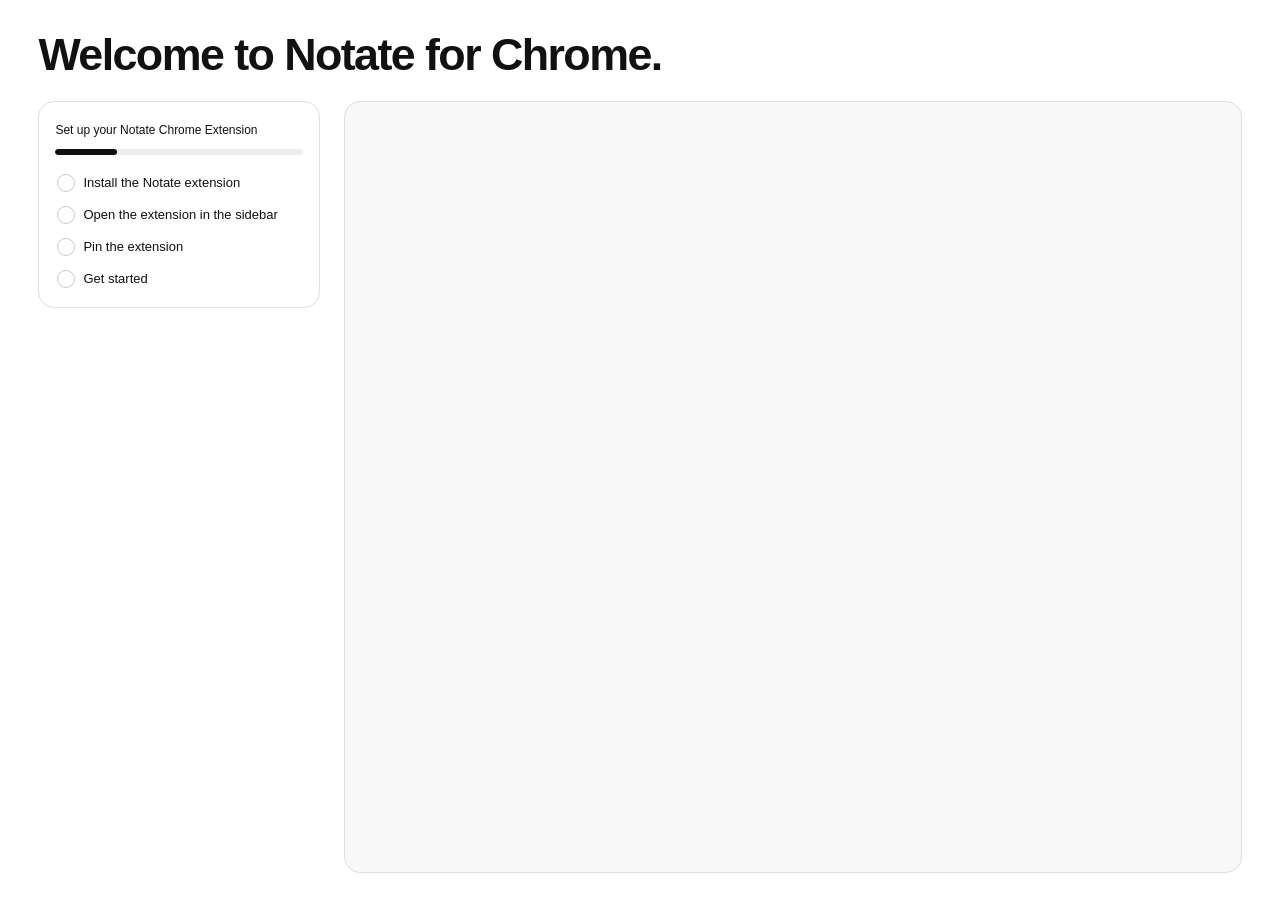
==== commit 02a9298c: "Ship welcome.css/tokens.css and load them without @import. Link tokens + welcome stylesheets directl" ====
--- a/welcome.html
+++ b/welcome.html
@@ -1,5 +1,5 @@
 <!doctype html>
-<html lang="en"><head><meta charset="utf-8"><meta name="viewport" content="width=device-width,initial-scale=1"><title>Welcome to Notate</title><link rel="icon" href="images/icon-32.png"><link rel="stylesheet" href="styles/welcome.css?v=20260920-fit"><script defer src="scripts/setup-sync.js"></script><script defer src="scripts/welcome.js"></script></head>
+<html lang="en"><head><meta charset="utf-8"><meta name="viewport" content="width=device-width,initial-scale=1"><title>Welcome to Notate</title><link rel="icon" href="images/icon-32.png"><link rel="stylesheet" href="styles/tokens.css"><link rel="stylesheet" href="styles/welcome.css"><script defer src="scripts/setup-sync.js"></script><script defer src="scripts/welcome.js"></script></head>
 <body><svg xmlns="http://www.w3.org/2000/svg" style="display:none"><defs>
 <symbol id="puzzle" viewBox="0 0 24 24"><path d="M4 4h5V3a2.5 2.5 0 0 1 5 0v1h5v6h1a2.5 2.5 0 0 1 0 5h-1v7H3v-6h1a3 3 0 0 0 0-6H3V5a1 1 0 0 1 1-1Z"/></symbol>
 <symbol id="star" viewBox="0 0 24 24"><path d="m12 2 2.7 7.1 7.6.3-6 4.7 2.1 7.3-6.4-4.2-6.4 4.2 2.1-7.3-6-4.7 7.6-.3Z" stroke-linejoin="miter"/></symbol>
--- a/styles/tokens.css
+++ b/styles/tokens.css
@@ -0,0 +1,26 @@
+:root {
+	--font-ui: ui-sans-serif, -apple-system, BlinkMacSystemFont, "Segoe UI", Helvetica, "Apple Color Emoji", Arial, sans-serif;
+	--font-note: "Inter", ui-sans-serif, -apple-system, BlinkMacSystemFont, "Segoe UI", sans-serif;
+
+	--color-text: #37352F;
+	--color-text-secondary: rgba(55, 53, 47, 0.65);
+	--color-text-tertiary: rgba(55, 53, 47, 0.45);
+	--color-bg: #F7F6F3;
+	--color-surface: #ffffff;
+	--color-hover: rgba(55, 53, 47, 0.08);
+	--color-active: rgba(55, 53, 47, 0.12);
+	--color-border: rgba(55, 53, 47, 0.09);
+	--color-focus: #2383E2;
+	--color-note: #FDECC8;
+	--color-note-hover: #FBF3DB;
+	--color-note-accent: #DFAB01;
+	--color-note-mint: #D3F8E4;
+	--color-note-sky: #D3E5EF;
+	--color-note-peach: #F5E0D6;
+	--color-note-lilac: #E8DEEE;
+	--color-note-rose: #F5E0E9;
+	--note-bg: var(--color-note);
+	--color-clear: #C4554D;
+	--color-primary: #37352F;
+	--color-on-primary: #ffffff;
+}
--- a/styles/welcome.css
+++ b/styles/welcome.css
@@ -0,0 +1,112 @@
+@import url("tokens.css");
+
+:root {
+	--font-ui: ui-sans-serif, -apple-system, BlinkMacSystemFont, "Segoe UI", Helvetica, "Apple Color Emoji", Arial, sans-serif;
+	--font-note: "Inter", ui-sans-serif, -apple-system, BlinkMacSystemFont, "Segoe UI", sans-serif;
+	--notate-setup-ink: #111;
+	--notate-setup-muted: #686868;
+	--notate-setup-border: #dedede;
+	--notate-setup-stage: #f8f8f8;
+	--notate-setup-check: #FFE992;
+}
+
+* { box-sizing: border-box; }
+body { margin: 0; padding: 46px 48px 24px; background: #fff; color: var(--notate-setup-ink); font-family: var(--font-ui); }
+h1 { margin: 0 0 30px; font-size: clamp(36px, 3.75vw, 64px); font-weight: 600; letter-spacing: -.035em; line-height: 1.25; }
+button { font-family: inherit; cursor: pointer; color: inherit; }
+button:focus-visible { outline: 2px solid currentColor; outline-offset: 3px; }
+[hidden] { display: none !important; }
+.getting-started { display: grid; grid-template-columns: 340px minmax(0, 1fr); gap: 32px; align-items: start; }
+.gs-nav { border: 1px solid var(--notate-setup-border); border-radius: 16px; padding: 19px 16px 12px; }
+.gs-nav h2 { margin: 0 0 10px; font-size: 12px; line-height: 1.5; font-weight: 400; }
+#setup-progress { display: block; appearance: none; width: 100%; height: 6px; border: 0; border-radius: 5px; overflow: hidden; background: #ededed; margin-bottom: 12px; }
+#setup-progress::-webkit-progress-bar { background: #ededed; }
+#setup-progress::-webkit-progress-value { background: #111; border-radius: 5px; }
+#setup-progress::-moz-progress-bar { background: #111; }
+.gs-steps { list-style: none; margin: 0 -7px; padding: 0; }
+.gs-step { display: flex; align-items: center; gap: 8px; width: 100%; min-height: 32px; padding: 7px 9px; border: 0; border-radius: 6px; background: transparent; text-align: left; font-size: 13px; line-height: 1.3; }
+.gs-step:hover { background: #f5f5f5; }
+.gs-step:focus-visible { outline-color: currentColor; }
+.gs-step-mark { position: relative; width: 18px; height: 18px; flex: 0 0 18px; border: 1.5px solid #c9c9c9; border-radius: 50%; }
+.gs-step.is-done .gs-step-mark { background: var(--notate-setup-check); border-color: var(--notate-setup-check); box-shadow: none; }
+.gs-step-mark svg { display: none; width: 15px; height: 15px; position: absolute; inset: 0; margin: auto; fill: none; stroke: #111; stroke-width: 1.6; stroke-linecap: round; stroke-linejoin: round; }
+.gs-step.is-done .gs-step-mark svg { display: block; }
+.gs-stage { min-width: 0; min-height: calc(100vh - 192px); padding: 24px 28px 30px; border: 1px solid var(--notate-setup-border); border-radius: 16px; background: var(--notate-setup-stage); }
+.gs-panel { display: flex; flex-direction: column; align-items: center; }
+.gs-graphic { width: min(600px, 100%); margin: 0; }
+.gs-svg { display: block; width: 100%; height: auto; font-family: var(--font-ui); }
+.gs-copy { text-align: center; width: 100%; }
+.gs-copy h3 { margin: 10px 0 8px; font-size: clamp(26px, 2.25vw, 36px); font-weight: 500; letter-spacing: -.03em; line-height: 1.3; white-space: nowrap; }
+.gs-copy p { margin: 0; color: var(--notate-setup-muted); font-size: clamp(16px, 1.2vw, 20px); line-height: 1.5; white-space: nowrap; }
+.gs-cta { display: inline-flex; align-items: center; justify-content: center; gap: 10px; margin-top: 32px; padding: 18px 24px; border: 1px solid var(--notate-setup-border); border-radius: 999px; background: #fff; font-size: 20px; font-weight: 500; line-height: 1.25; }
+.gs-cta:hover { background: #f0f0f0; }
+.gs-cta svg { width: 22px; height: 22px; fill: none; stroke: currentColor; stroke-width: 1.8; }
+#setup-status { font-size: 14px; color: var(--notate-setup-muted); }
+#setup-status:empty { display: none; }
+@media (min-width: 1800px) { body { padding: 52px 56px 28px; } .getting-started { grid-template-columns: 392px minmax(0, 1fr); gap: 36px; } .gs-nav h2 { font-size: 14px; } .gs-step { font-size: 15px; min-height: 37px; } .gs-graphic { width: min(692px, 100%); } .gs-stage { min-height: calc(100vh - 220px); } }
+@media (max-width: 1000px) { body { padding: 28px; } .getting-started { grid-template-columns: 270px minmax(0, 1fr); gap: 24px; } .gs-stage { min-height: 0; } .gs-copy p br { display: none; } }
+@media (max-width: 720px) { body { padding: 24px 16px; } h1 { font-size: 36px; margin-bottom: 24px; } .getting-started { grid-template-columns: 1fr; gap: 20px; } .gs-stage { padding: 20px 16px 28px; } .gs-cta { font-size: 17px; padding: 14px 20px; margin-top: 24px; } .gs-copy h3, .gs-copy p { white-space: normal; } }
+#practice{width:min(760px,calc(100vw - 32px));max-height:90vh;padding:0;border:1px solid var(--color-border);border-radius:12px;color:var(--color-text);background:var(--color-bg);box-shadow:0 20px 80px #0003}
+#practice::backdrop{background:#0006}.practice-header{display:flex;align-items:center;justify-content:space-between;padding:20px 24px;border-bottom:1px solid var(--color-border)}.practice-header h2{font-size:18px;margin:0}.practice-header button{font-size:22px;background:none;border:0;width:28px;height:28px;border-radius:4px;color:inherit}.practice-header button:hover{background:var(--color-hover)}.practice-instruction{padding:0 24px;font-size:14px;color:var(--color-text-secondary)}.practice-toolbar{display:flex;justify-content:space-between;align-items:center;margin:20px 24px 12px;font-size:12px;color:var(--color-text-secondary)}.practice-toolbar button,.practice-footer button,#practice-composer button[type=submit]{background:var(--color-primary);color:white;border:0;border-radius:4px;padding:10px 18px;font-size:14px}.practice-page{position:relative;background:#fafaf8;border:1px solid var(--color-border);border-radius:8px;margin:0 24px;padding:28px}.practice-eyebrow{font-size:10px;letter-spacing:.12em}.practice-page>p:not(.practice-eyebrow){font-size:14px;line-height:1.6;max-width:400px;color:var(--color-text-secondary)}#practice-target{display:block;text-align:left;font:500 32px/1.15 var(--font-ui);letter-spacing:-1px;padding:8px;margin:20px -8px 8px;background:none;border:1.5px solid transparent;color:var(--color-primary);border-radius:4px;opacity:1}#practice-target:disabled{cursor:default}#practice-target.is-picking{cursor:crosshair}#practice-target.is-picking:hover{background:#37352f29;border-color:#898985}.practice-art{display:flex;gap:12px;margin-top:24px;height:80px}.practice-art div{flex:1;border-radius:4px;background:var(--color-note)}.practice-art div:nth-child(2){background:var(--color-note-mint)}.practice-art div:nth-child(3){background:var(--color-note-sky)}#practice-composer{margin-top:20px;padding:20px;background:var(--color-bg);border:1px solid var(--color-border);border-radius:8px;box-shadow:0 4px 16px #0001}#practice-composer label{font-size:12px;color:var(--color-text-secondary)}#practice-text{display:block;width:100%;min-height:90px;border:0;background:none;font:16px/1.5 var(--font-ui);resize:vertical;margin:8px 0 16px;color:inherit}#practice-composer footer{text-align:right}#practice-cancel{border:0;background:none;padding:10px 18px;color:inherit}#practice-cancel:hover{background:var(--color-hover)}#practice-note{display:block;text-align:left;margin-top:20px;padding:20px 28px 24px 20px;font:18px/1.4 var(--font-note);white-space:pre-wrap;overflow-wrap:anywhere;max-width:100%;background:var(--color-note);color:var(--color-text);border:0;border-radius:4px;clip-path:polygon(0 0,100% 0,100% calc(100% - 18px),calc(100% - 18px) 100%,0 100%)}.practice-footer{display:flex;align-items:center;justify-content:space-between;gap:16px;padding:16px 24px}.practice-footer p{font-size:12px;line-height:1.5;color:var(--color-text-secondary)}
+
+.gs-cta { text-decoration: none; color: var(--notate-setup-ink); }
+
+/* Two readable cards separate writing from optional organization. */
+.gs-workflow-cards { width: 100%; display: grid; grid-template-columns: repeat(2, minmax(0, 1fr)); gap: 20px; margin: 12px 0 28px; }
+.gs-workflow-card { min-width: 0; overflow: hidden; padding: 24px 14px 8px; background: linear-gradient(145deg, #fff 35%, #eff8fd); border: 1px solid #e6e8e8; border-radius: 14px; }
+.gs-workflow-card:nth-child(2) { background: linear-gradient(145deg, #fff 35%, #f8f5e9); }
+.gs-workflow-intro { padding: 0 10px; margin-bottom: 20px; min-height: 96px; }
+.gs-workflow-intro h4 { margin: 0 0 10px; color: #202124; font-size: 25px; font-weight: 600; letter-spacing: -.025em; }
+.gs-workflow-intro p { margin: 0; color: var(--notate-setup-muted); font-size: 15px; line-height: 1.5; }
+.gs-workflow-card .gs-svg { overflow: visible; }
+@media (max-width: 1450px) { .gs-workflow-cards { grid-template-columns: 1fr; max-width: 760px; } .gs-workflow-intro { min-height: 0; } }
+@media (max-width: 900px) { .getting-started:has([data-gs-panel="3"]:not([hidden])) { grid-template-columns: 1fr; } }
+@media (max-width: 480px) { .gs-workflow-card { padding: 20px 6px 4px; } .gs-workflow-intro h4 { font-size: 22px; } }
+
+/* Fit the tour to the viewport; let illustrations shrink before text or controls. */
+body { height: 100dvh; padding: clamp(16px, 3vh, 36px) clamp(20px, 3vw, 48px); }
+main { height: 100%; min-height: 0; display: flex; flex-direction: column; }
+h1 { flex: none; margin-bottom: clamp(12px, 2vh, 24px); font-size: clamp(28px, 3.5vw, 60px); }
+button, input, textarea, select, svg text { font-family: var(--font-ui); }
+.getting-started { flex: 1; min-height: 0; grid-template-columns: clamp(250px, 22vw, 340px) minmax(0, 1fr); gap: 24px; }
+.gs-stage { height: 100%; min-height: 0; padding: clamp(12px, 2vh, 24px); }
+.gs-panel { height: 100%; min-height: 0; gap: 12px; }
+.gs-graphic { flex: 1; min-height: 0; width: 100%; display: flex; justify-content: center; }
+.gs-graphic .gs-svg { width: 100%; height: 100%; object-fit: contain; }
+.gs-copy { flex: none; }
+.gs-copy h3 { margin: 0 0 6px; font-size: clamp(22px, 2vw, 32px); }
+.gs-copy p { font-size: clamp(14px, 1.1vw, 18px); line-height: 1.4; }
+.gs-cta { margin-top: 12px; padding: 12px 20px; font-size: 17px; }
+.gs-workflow-cards { flex: 1; min-height: 0; max-width: none; grid-template-columns: repeat(2, minmax(0, 1fr)); gap: 14px; margin: 0; }
+.gs-workflow-card { display: flex; flex-direction: column; min-height: 0; padding: 16px 10px 8px; }
+.gs-workflow-intro { flex: none; min-height: 0; margin-bottom: 10px; padding: 0 6px; }
+.gs-workflow-intro h4 { font-size: clamp(18px, 1.65vw, 25px); margin-bottom: 6px; }
+.gs-workflow-intro p { font-size: 13px; line-height: 1.4; }
+.gs-workflow-card .gs-svg { flex: 1; min-height: 0; height: 100%; overflow: hidden; }
+#setup-status, #tour-finished { flex: none; margin: 8px 0 0; font-size: 13px; }
+@media (max-width: 1250px) {
+ .getting-started, .getting-started:has([data-gs-panel="3"]:not([hidden])) { grid-template-columns: 1fr; grid-template-rows: auto minmax(0, 1fr); gap: 12px; }
+ .gs-nav { padding: 10px 12px; }
+ .gs-nav h2 { margin-bottom: 6px; }
+ #setup-progress { height: 4px; margin-bottom: 6px; }
+ .gs-steps { display: grid; grid-template-columns: repeat(4, minmax(0, 1fr)); margin: 0; }
+ .gs-step { padding: 4px; font-size: 12px; }
+}
+@media (max-height: 700px) and (min-width: 721px) {
+ body { padding-block: 12px; }
+ h1 { font-size: 30px; margin-bottom: 10px; }
+ .gs-copy h3 { font-size: 22px; }
+ .gs-copy p { font-size: 13px; }
+ .gs-cta { margin-top: 8px; padding: 9px 16px; font-size: 15px; }
+ .gs-workflow-card { padding-top: 10px; }
+}
+/* Preserve readable text and keyboard access on narrow or heavily zoomed views. */
+@media (max-width: 600px) {
+ body { height: auto; min-height: 100dvh; }
+ .gs-steps { grid-template-columns: repeat(2, minmax(0, 1fr)); }
+ .gs-workflow-cards { grid-template-columns: 1fr; }
+ .gs-workflow-card .gs-svg { flex: none; height: auto; }
+ .gs-graphic { flex: none; }
+ .gs-graphic .gs-svg { height: auto; }
+ .gs-copy h3, .gs-copy p { white-space: normal; }
+}
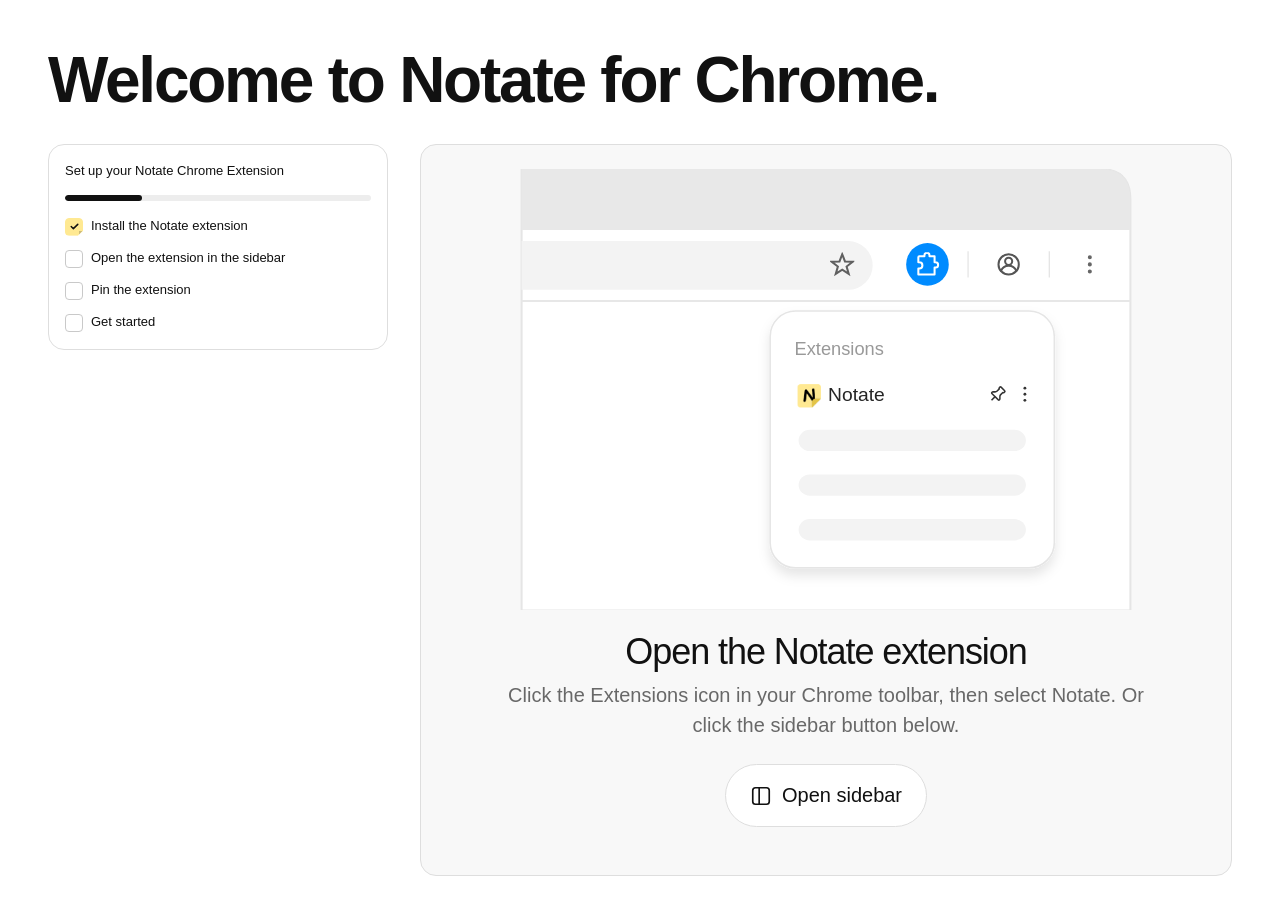
==== commit 71d2b1e6: "Preserve recovered Notate workspace and establish main workflow" ====
--- a/welcome.html
+++ b/welcome.html
@@ -1,5 +1,5 @@
 <!doctype html>
-<html lang="en"><head><meta charset="utf-8"><meta name="viewport" content="width=device-width,initial-scale=1"><title>Welcome to Notate</title><link rel="icon" href="images/icon-32.png"><link rel="stylesheet" href="styles/tokens.css"><link rel="stylesheet" href="styles/welcome.css"><script defer src="scripts/setup-sync.js"></script><script defer src="scripts/welcome.js"></script></head>
+<html lang="en"><head><meta charset="utf-8"><meta name="viewport" content="width=device-width,initial-scale=1"><title>Welcome to Notate</title><link rel="icon" href="images/icon-32.png"><link rel="stylesheet" href="styles/welcome.css?v=20260920-fit"><script defer src="scripts/setup-sync.js"></script><script defer src="scripts/welcome.js"></script></head>
 <body><svg xmlns="http://www.w3.org/2000/svg" style="display:none"><defs>
 <symbol id="puzzle" viewBox="0 0 24 24"><path d="M4 4h5V3a2.5 2.5 0 0 1 5 0v1h5v6h1a2.5 2.5 0 0 1 0 5h-1v7H3v-6h1a3 3 0 0 0 0-6H3V5a1 1 0 0 1 1-1Z"/></symbol>
 <symbol id="star" viewBox="0 0 24 24"><path d="m12 2 2.7 7.1 7.6.3-6 4.7 2.1 7.3-6.4-4.2-6.4 4.2 2.1-7.3-6-4.7 7.6-.3Z" stroke-linejoin="miter"/></symbol>
@@ -101,7 +101,7 @@
 <g fill="none" stroke="#91918e" stroke-width="1.2"><circle cx="25" cy="193" r="6" /><ellipse cx="25" cy="193" rx="2.6" ry="6" /><path d="M19 193h12" /></g>
 <text x="42" y="198" font-size="13" fill="#37352f">Sooim Kang · Portfolio</text><text x="250" y="197" font-size="12" fill="#a0a09e">1</text><path d="m272 195 3-3 3 3" fill="none" stroke="#a0a09e" stroke-width="1.2" />
 <text x="42" y="225" font-size="12" fill="#83837f">Give this headline a little more…</text><rect x="249" y="215" width="10" height="10" rx="2" fill="#BCE5FE" />
-</g></g></svg></section></div><div class="gs-copy"><h3>Leave your first note</h3><p>Click New, select an element, and save your first note. Get started on sooimkang.com—your note will stay in your sidebar.</p><button class="gs-cta" id="get-started">Get started</button></div></article></div></section><p id="setup-status" role="status"></p><p id="tour-finished" hidden>Your first note is saved. Find it in the Notate sidebar anytime.</p></main><dialog id="practice" aria-labelledby="practice-title">
+</g></g></svg></section></div><div class="gs-copy"><h3>Leave your first note</h3><p>Click New, select an element, and save your first note. Get started on sooimkang.com—your note will stay in your sidebar.</p><button class="gs-cta" id="get-started">Get started</button></div></article></div></section><p id="tour-finished" hidden>Your first note is saved. Find it in the Notate sidebar anytime.</p></main><dialog id="practice" aria-labelledby="practice-title">
 <header class="practice-header"><h2 id="practice-title">Leave your first note</h2><button id="practice-close" aria-label="Close practice">×</button></header>
 <p class="practice-instruction" id="practice-instruction" role="status">Click New, then select the headline below.</p>
 <div class="practice-toolbar"><span>Practice · notes stay in this demo</span><button id="practice-new">New</button></div>
--- a/styles/welcome.css
+++ b/styles/welcome.css
@@ -1,4 +1,5 @@
 @import url("tokens.css");
+
 
 :root {
 	--font-ui: ui-sans-serif, -apple-system, BlinkMacSystemFont, "Segoe UI", Helvetica, "Apple Color Emoji", Arial, sans-serif;
@@ -27,7 +28,9 @@
 .gs-step { display: flex; align-items: center; gap: 8px; width: 100%; min-height: 32px; padding: 7px 9px; border: 0; border-radius: 6px; background: transparent; text-align: left; font-size: 13px; line-height: 1.3; }
 .gs-step:hover { background: #f5f5f5; }
 .gs-step:focus-visible { outline-color: currentColor; }
-.gs-step-mark { position: relative; width: 18px; height: 18px; flex: 0 0 18px; border: 1.5px solid #c9c9c9; border-radius: 50%; }
+.gs-step-mark { position: relative; width: 18px; height: 18px; flex: 0 0 18px; border: 1.5px solid #c9c9c9; border-radius: 4px; }
+.gs-step.is-done .gs-step-mark { clip-path: polygon(0 0,100% 0,100% calc(100% - 5px),calc(100% - 5px) 100%,0 100%); }
+.gs-step.is-done .gs-step-mark::after { content: ''; position: absolute; right: -1.5px; bottom: -1.5px; width: 5px; height: 5px; background: color-mix(in srgb,var(--notate-setup-check) 75%,#37352f); clip-path: polygon(0 0,100% 0,0 100%); }
 .gs-step.is-done .gs-step-mark { background: var(--notate-setup-check); border-color: var(--notate-setup-check); box-shadow: none; }
 .gs-step-mark svg { display: none; width: 15px; height: 15px; position: absolute; inset: 0; margin: auto; fill: none; stroke: #111; stroke-width: 1.6; stroke-linecap: round; stroke-linejoin: round; }
 .gs-step.is-done .gs-step-mark svg { display: block; }
@@ -55,7 +58,7 @@
 .gs-workflow-cards { width: 100%; display: grid; grid-template-columns: repeat(2, minmax(0, 1fr)); gap: 20px; margin: 12px 0 28px; }
 .gs-workflow-card { min-width: 0; overflow: hidden; padding: 24px 14px 8px; background: linear-gradient(145deg, #fff 35%, #eff8fd); border: 1px solid #e6e8e8; border-radius: 14px; }
 .gs-workflow-card:nth-child(2) { background: linear-gradient(145deg, #fff 35%, #f8f5e9); }
-.gs-workflow-intro { padding: 0 10px; margin-bottom: 20px; min-height: 96px; }
+.gs-workflow-intro { text-align: center; padding: 0 10px; margin-bottom: 20px; min-height: 96px; }
 .gs-workflow-intro h4 { margin: 0 0 10px; color: #202124; font-size: 25px; font-weight: 600; letter-spacing: -.025em; }
 .gs-workflow-intro p { margin: 0; color: var(--notate-setup-muted); font-size: 15px; line-height: 1.5; }
 .gs-workflow-card .gs-svg { overflow: visible; }
@@ -63,50 +66,48 @@
 @media (max-width: 900px) { .getting-started:has([data-gs-panel="3"]:not([hidden])) { grid-template-columns: 1fr; } }
 @media (max-width: 480px) { .gs-workflow-card { padding: 20px 6px 4px; } .gs-workflow-intro h4 { font-size: 22px; } }
 
-/* Fit the tour to the viewport; let illustrations shrink before text or controls. */
-body { height: 100dvh; padding: clamp(16px, 3vh, 36px) clamp(20px, 3vw, 48px); }
-main { height: 100%; min-height: 0; display: flex; flex-direction: column; }
-h1 { flex: none; margin-bottom: clamp(12px, 2vh, 24px); font-size: clamp(28px, 3.5vw, 60px); }
-button, input, textarea, select, svg text { font-family: var(--font-ui); }
-.getting-started { flex: 1; min-height: 0; grid-template-columns: clamp(250px, 22vw, 340px) minmax(0, 1fr); gap: 24px; }
-.gs-stage { height: 100%; min-height: 0; padding: clamp(12px, 2vh, 24px); }
-.gs-panel { height: 100%; min-height: 0; gap: 12px; }
-.gs-graphic { flex: 1; min-height: 0; width: 100%; display: flex; justify-content: center; }
-.gs-graphic .gs-svg { width: 100%; height: 100%; object-fit: contain; }
-.gs-copy { flex: none; }
-.gs-copy h3 { margin: 0 0 6px; font-size: clamp(22px, 2vw, 32px); }
-.gs-copy p { font-size: clamp(14px, 1.1vw, 18px); line-height: 1.4; }
-.gs-cta { margin-top: 12px; padding: 12px 20px; font-size: 17px; }
-.gs-workflow-cards { flex: 1; min-height: 0; max-width: none; grid-template-columns: repeat(2, minmax(0, 1fr)); gap: 14px; margin: 0; }
-.gs-workflow-card { display: flex; flex-direction: column; min-height: 0; padding: 16px 10px 8px; }
-.gs-workflow-intro { flex: none; min-height: 0; margin-bottom: 10px; padding: 0 6px; }
-.gs-workflow-intro h4 { font-size: clamp(18px, 1.65vw, 25px); margin-bottom: 6px; }
-.gs-workflow-intro p { font-size: 13px; line-height: 1.4; }
-.gs-workflow-card .gs-svg { flex: 1; min-height: 0; height: 100%; overflow: hidden; }
-#setup-status, #tour-finished { flex: none; margin: 8px 0 0; font-size: 13px; }
-@media (max-width: 1250px) {
- .getting-started, .getting-started:has([data-gs-panel="3"]:not([hidden])) { grid-template-columns: 1fr; grid-template-rows: auto minmax(0, 1fr); gap: 12px; }
- .gs-nav { padding: 10px 12px; }
- .gs-nav h2 { margin-bottom: 6px; }
- #setup-progress { height: 4px; margin-bottom: 6px; }
- .gs-steps { display: grid; grid-template-columns: repeat(4, minmax(0, 1fr)); margin: 0; }
- .gs-step { padding: 4px; font-size: 12px; }
+/* Reference breakpoints measured from the installed page: 640, 1024, 1280px.
+   The setup list stays vertical at every width. */
+body { min-height: 100dvh; height: auto; padding: 20px; }
+main { display: flex; flex-direction: column; gap: 24px; min-height: 0; }
+h1 { margin: 0; font-size: clamp(32px,5.6vw,64px); line-height: 1; }
+.getting-started, .getting-started:has([data-gs-panel="3"]:not([hidden])) { display: grid; grid-template-columns: minmax(0,1fr); gap: 24px; min-height: 0; }
+.gs-nav { padding: 10px; }
+.gs-nav h2 { padding: 6px; font-size: 13px; margin: 0; }
+.gs-steps { display: flex; flex-direction: column; margin: 10px 0 0; }
+.gs-step { font-size: 13px; min-height: 32px; padding: 6px; }
+#setup-progress { height: 6px; margin: 8px 6px 0; width: calc(100% - 12px); }
+.gs-stage { min-height: 0; padding: 20px 20px 32px; }
+.gs-panel { min-height: 0; gap: 12px; }
+.gs-graphic { width: min(100%, 720px); margin: 0; min-height: 0; }
+.gs-graphic .gs-svg { width: 100%; height: auto; }
+.gs-copy h3 { font-size: 28px; line-height: 1.1; white-space: normal; }
+.gs-copy p { font-size: 16px; line-height: 1.5; white-space: normal; max-width: 640px; margin-inline: auto; }
+.gs-cta { margin-top: 24px; }
+.gs-workflow-cards { grid-template-columns: repeat(auto-fit,minmax(min(100%,300px),1fr)); max-width: none; margin: 0; gap: 16px; }
+.gs-workflow-intro { min-height: 0; text-align: center; }
+.gs-workflow-intro h4 { font-size: 20px; }
+.gs-workflow-intro p { font-size: 14px; }
+@media (min-width:640px) { body { padding: 24px; } }
+@media (min-width:1024px) {
+ body { padding: 48px 48px 24px; }
+ main { gap: 32px; }
+ .getting-started, .getting-started:has([data-gs-panel="3"]:not([hidden])) { grid-template-columns: 280px minmax(0,1fr); flex: 1; }
+ .gs-stage { padding: 24px 24px 48px; height: 100%; }
+ .gs-panel { height: 100%; }
+ .gs-graphic { flex: 1; display: flex; justify-content: center; }
+ .gs-graphic .gs-svg { height: 100%; min-height: 0; object-fit: contain; }
+ .gs-copy { flex: none; }
+ .gs-copy h3 { font-size: 36px; }
+ .gs-copy p { font-size: 20px; }
+ .gs-workflow-cards { flex: 1; min-height: 0; overflow: auto; }
 }
-@media (max-height: 700px) and (min-width: 721px) {
- body { padding-block: 12px; }
- h1 { font-size: 30px; margin-bottom: 10px; }
- .gs-copy h3 { font-size: 22px; }
- .gs-copy p { font-size: 13px; }
- .gs-cta { margin-top: 8px; padding: 9px 16px; font-size: 15px; }
- .gs-workflow-card { padding-top: 10px; }
+@media (min-width:1024px) and (min-height:600px) { body { height: 100dvh; } main { height: 100%; } }
+@media (min-width:1024px) and (max-height:760px) {
+ body { padding: 24px 32px; } main { gap: 24px; } h1 { font-size: 44px; }
+ .gs-stage { padding-top: 20px; padding-bottom: 24px; }
+ .gs-copy h3 { font-size: 30px; } .gs-copy p { font-size: 16px; }
 }
-/* Preserve readable text and keyboard access on narrow or heavily zoomed views. */
-@media (max-width: 600px) {
- body { height: auto; min-height: 100dvh; }
- .gs-steps { grid-template-columns: repeat(2, minmax(0, 1fr)); }
- .gs-workflow-cards { grid-template-columns: 1fr; }
- .gs-workflow-card .gs-svg { flex: none; height: auto; }
- .gs-graphic { flex: none; }
- .gs-graphic .gs-svg { height: auto; }
- .gs-copy h3, .gs-copy p { white-space: normal; }
+@media (min-width:1280px) {
+ .getting-started, .getting-started:has([data-gs-panel="3"]:not([hidden])) { grid-template-columns: minmax(260px,340px) minmax(0,1fr); gap: 32px; }
 }
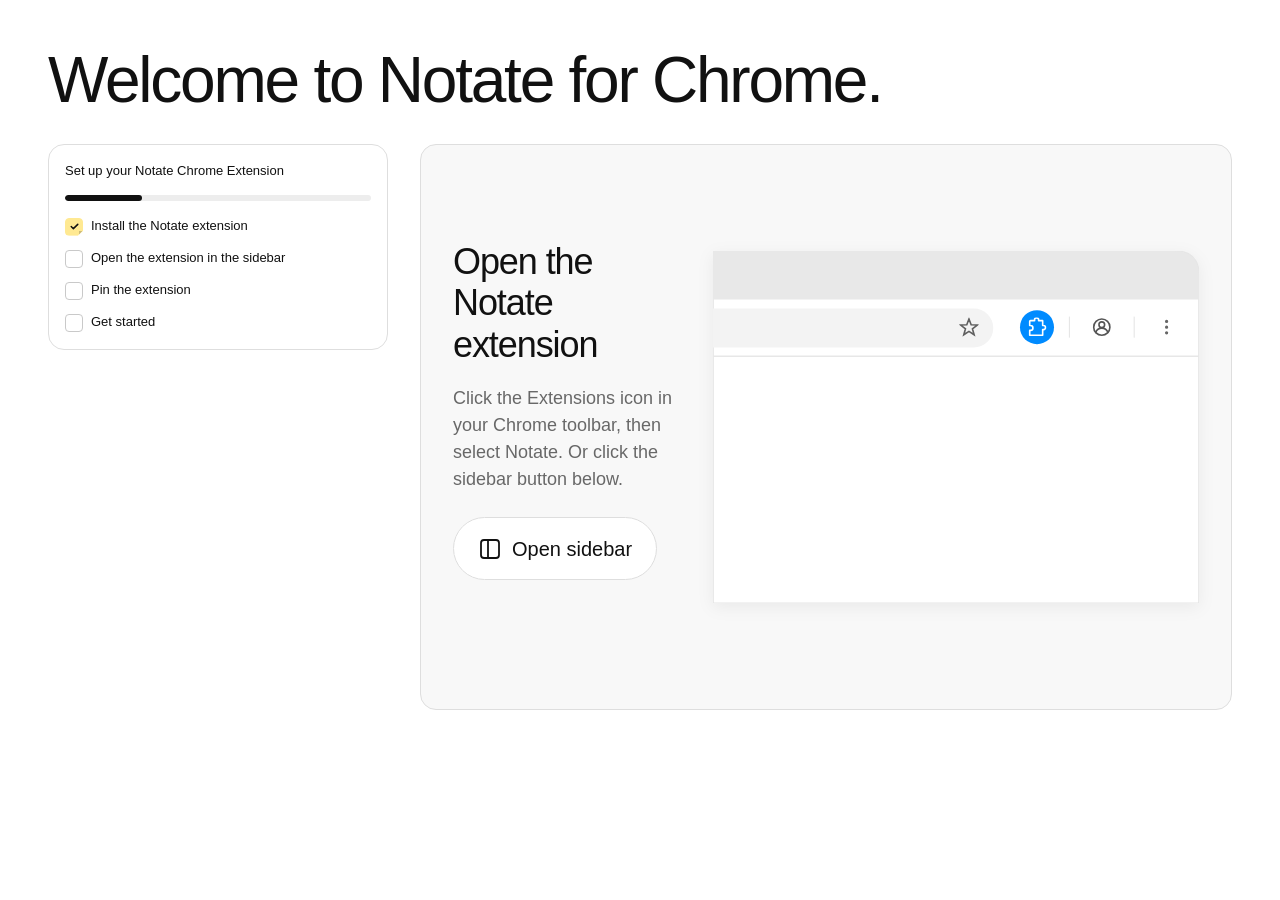
==== commit 3c37c77a: "WELCOME PAGE GRAPHICS/ANIMATIONS" ====
--- a/welcome.html
+++ b/welcome.html
@@ -19,89 +19,90 @@
 <text x="22" y="104" font-size="10" fill="#666">Discover</text><text x="85" y="104" font-size="10" fill="#0b57d0">Extensions</text><text x="160" y="104" font-size="10" fill="#666">Themes</text><path d="M85 113h50" stroke="#0b57d0" stroke-width="2" stroke-linecap="round"/>
 <image href="images/icon-128.png" x="42" y="137" width="43" height="43"/>
 <text x="99" y="155" font-size="25" font-weight="600" fill="#202124">Notate</text><text x="99" y="177" font-size="12" fill="#5f6368">Annotate live webpages</text>
-<rect x="436" y="141" width="124" height="33" rx="17" fill="#0b57d0"/><text x="498" y="162" text-anchor="middle" font-size="12" font-weight="500" fill="#fff">Add to Chrome</text>
+<rect class="gs-motion-emphasis" x="436" y="141" width="124" height="33" rx="17" fill="#0b57d0"/><text x="498" y="162" text-anchor="middle" font-size="12" font-weight="500" fill="#fff">Add to Chrome</text>
 <text x="43" y="206" font-size="11" fill="#0b57d0">Sooim Kang</text><rect x="42" y="219" width="67" height="24" rx="5" fill="#f0f3f9"/><text x="52" y="235" font-size="10" fill="#5f6368">Extension</text>
-<rect x="26" y="266" width="268" height="145" rx="6" fill="#f0f0f0"/><text x="160" y="290" text-anchor="middle" font-size="14" font-weight="600" fill="#202124">Your thoughts, right on the page.</text>
+<rect x="26" y="266" width="268" height="145" rx="6" fill="#f0f0f0"/><text x="160" y="290" text-anchor="middle" font-size="13" font-weight="500" fill="#202124">Your thoughts, right on the page.</text>
 <g transform="translate(16 30) scale(.9)"><rect x="43" y="309" width="155" height="103" rx="5" fill="#fff" stroke="#dedede"/><text x="54" y="329" font-size="8" fill="#888">sooimkang.com</text><rect x="50" y="335" width="88" height="21" rx="2" fill="#BCE5FE" fill-opacity=".18" stroke="#9dcbe5" stroke-width="1"/><text x="54" y="350" font-size="13" fill="#37352f">Sooim Kang</text><path d="M54 361h101m-101 10h77" stroke="#ececec" stroke-width="3"/>
-<g transform="translate(0 -8)"><path d="M143 345h130v55l-10 10H143z" fill="#BCE5FE" stroke="#9dcbe5"/><text x="154" y="365" font-size="10" fill="#37352f"><tspan>Give this headline</tspan><tspan x="154" dy="15">more breathing room.</tspan></text><path d="M263 410v-10h10" fill="#9fc7df"/></g>
-</g><rect x="306" y="266" width="268" height="145" rx="6" fill="#f0f0f0"/><text x="440" y="290" text-anchor="middle" font-size="14" font-weight="600" fill="#202124">Return to every idea.</text>
-<g transform="translate(44 30) scale(.9)"><rect x="352" y="306" width="186" height="108" rx="6" fill="#fff" stroke="#dedede"/><image href="images/icon-32.png" x="363" y="316" width="12" height="12"/><text x="382" y="326" font-size="10" font-weight="500" fill="#37352f">Notate</text><text x="365" y="346" font-size="10" font-weight="600" fill="#37352f">Notes</text><rect x="477" y="334" width="45" height="20" rx="4" fill="#BCE5FE"/><text x="485" y="348" font-size="9" fill="#37352f">Design</text><text x="365" y="375" font-size="10" fill="#37352f">Sooim Kang · Portfolio</text><text x="374" y="394" font-size="9" fill="#888">Give this headline more…</text><rect x="515" y="386" width="7" height="7" rx="1.5" fill="#BCE5FE"/>
+<g class="gs-motion-note-appear" transform="translate(0 -8)"><path d="M143 345h130v55l-10 10H143z" fill="#BCE5FE" stroke="#9dcbe5"/><text x="154" y="365" font-size="10" fill="#37352f"><tspan>Give this headline</tspan><tspan x="154" dy="15">more breathing room.</tspan></text><path d="M263 410v-10h10" fill="#9fc7df"/></g>
+</g><rect x="306" y="266" width="268" height="145" rx="6" fill="#f0f0f0"/><text x="440" y="290" text-anchor="middle" font-size="13" font-weight="500" fill="#202124">Return to every idea.</text>
+<g transform="translate(44 30) scale(.9)"><rect x="352" y="306" width="186" height="108" rx="6" fill="#fff" stroke="#dedede"/><image href="images/icon-32.png" x="363" y="316" width="12" height="12"/><text x="382" y="326" font-size="10" font-weight="500" fill="#37352f">Notate</text><text x="365" y="346" font-size="10" font-weight="600" fill="#37352f">Notes</text><rect x="477" y="334" width="45" height="20" rx="4" fill="#BCE5FE"/><text x="485" y="348" font-size="9" fill="#37352f">Design</text><text x="365" y="375" font-size="10" fill="#37352f">Sooim Kang · Portfolio</text><rect class="gs-motion-library-hover" x="365" y="381" width="163" height="23" rx="4" fill="#37352f" fill-opacity=".08" opacity="0"/><text x="374" y="394" font-size="9" fill="#888">Give this headline more…</text><rect x="515" y="386" width="7" height="7" rx="1.5" fill="#BCE5FE"/>
 </g></g></svg></figure><div class="gs-copy"><h3>Notate is installed</h3><p>You’re ready to annotate live webpages. Open Notate to get started.</p><button class="gs-cta" data-action="gs-next">Continue</button></div></article><article class="gs-panel" data-gs-panel="1" hidden><figure class="gs-graphic"><svg class="gs-svg" viewBox="0 0 600 435" xmlns="http://www.w3.org/2000/svg" aria-hidden="true">
 <defs><filter id="shadow-open"><feDropShadow dx="0" dy="7" stdDeviation="6" flood-opacity=".1"/></filter></defs>
 <path d="M0 0h570q30 0 30 30v405H0z" fill="#fff" stroke="#e5e5e5" stroke-width="2"/>
 <path d="M0 0h570q30 0 30 30v30H0" fill="#e8e8e8"/>
 <path d="M0 130h600" stroke="#e7e7e7" stroke-width="2"/>
 <path d="M0 71h322a24 24 0 0 1 0 48H0" fill="#f3f3f3"/>
-<circle cx="400" cy="94" r="21" fill="#008bff"/><use class="gs-toolbar-icon" href="#star" x="304" y="82" width="24" height="24" fill="none" stroke="#606060" stroke-width="2" stroke-linecap="round" stroke-linejoin="round"/><use class="gs-toolbar-icon" href="#puzzle" x="388" y="82" width="24" height="24" fill="none" stroke="#fff" stroke-width="2" stroke-linecap="round" stroke-linejoin="round"/><use class="gs-toolbar-icon" href="#profile" x="468" y="82" width="24" height="24" fill="none" stroke="#555" stroke-width="2" stroke-linecap="round" stroke-linejoin="round"/><use class="gs-toolbar-icon" href="#more" x="548" y="82" width="24" height="24" fill="none" stroke="#666" stroke-width="2" stroke-linecap="round" stroke-linejoin="round"/><path d="M440 81v26m80-26v26" stroke="#ddd" stroke-width="1"/><rect x="245" y="140" width="280" height="253" rx="25" fill="white" stroke="#e5e5e5" stroke-width="1.5" filter="url(#shadow-open)"/>
+<circle class="gs-motion-emphasis" cx="400" cy="94" r="21" fill="#008bff"/><use class="gs-toolbar-icon" href="#star" x="304" y="82" width="24" height="24" fill="none" stroke="#606060" stroke-width="2" stroke-linecap="round" stroke-linejoin="round"/><use class="gs-toolbar-icon" href="#puzzle" x="388" y="82" width="24" height="24" fill="none" stroke="#fff" stroke-width="2" stroke-linecap="round" stroke-linejoin="round"/><use class="gs-toolbar-icon" href="#profile" x="468" y="82" width="24" height="24" fill="none" stroke="#555" stroke-width="2" stroke-linecap="round" stroke-linejoin="round"/><use class="gs-toolbar-icon" href="#more" x="548" y="82" width="24" height="24" fill="none" stroke="#666" stroke-width="2" stroke-linecap="round" stroke-linejoin="round"/><path d="M440 81v26m80-26v26" stroke="#ddd" stroke-width="1"/><g class="gs-motion-menu-open"><rect x="245" y="140" width="280" height="253" rx="25" fill="white" stroke="#e5e5e5" stroke-width="1.5" filter="url(#shadow-open)"/>
 <text x="269" y="183" fill="#999" font-size="18">Extensions</text>
 <image href="images/icon-128.png" x="272" y="212" width="23" height="23"/>
 <text x="302" y="229" font-size="19" fill="#252525">Notate</text>
 <use href="#pin" x="459" y="212" width="20" height="20" fill="none" stroke="#333" stroke-width="1.8" stroke-linejoin="round"/>
 <g fill="#333"><circle cx="496" cy="216" r="1.4"/><circle cx="496" cy="222" r="1.4"/><circle cx="496" cy="228" r="1.4"/></g>
-<g fill="#f3f3f3"><rect x="273" y="257" width="224" height="21" rx="11"/><rect x="273" y="301" width="224" height="21" rx="11"/><rect x="273" y="345" width="224" height="21" rx="11"/></g></svg></figure><div class="gs-copy"><h3>Open the Notate extension</h3><p>Click the Extensions icon in your Chrome toolbar, then select Notate. Or click the sidebar button below.</p><button class="gs-cta" id="open-sidebar"><svg viewBox="0 0 24 24" aria-hidden="true"><use href="#sidebar"/></svg>Open sidebar</button></div></article><article class="gs-panel" data-gs-panel="2" hidden><figure class="gs-graphic"><svg class="gs-svg" viewBox="0 0 600 435" xmlns="http://www.w3.org/2000/svg" aria-hidden="true">
+<g fill="#f3f3f3"><rect x="273" y="257" width="224" height="21" rx="11"/><rect x="273" y="301" width="224" height="21" rx="11"/><rect x="273" y="345" width="224" height="21" rx="11"/></g></g></svg></figure><div class="gs-copy"><h3>Open the Notate extension</h3><p>Click the Extensions icon in your Chrome toolbar, then select Notate. Or click the sidebar button below.</p><button class="gs-cta" id="open-sidebar"><svg viewBox="0 0 24 24" aria-hidden="true"><use href="#sidebar"/></svg>Open sidebar</button></div></article><article class="gs-panel" data-gs-panel="2" hidden><figure class="gs-graphic"><svg class="gs-svg" viewBox="0 0 600 435" xmlns="http://www.w3.org/2000/svg" aria-hidden="true">
 <defs><filter id="shadow-pin"><feDropShadow dx="0" dy="7" stdDeviation="6" flood-opacity=".1"/></filter></defs>
 <path d="M0 0h570q30 0 30 30v405H0z" fill="#fff" stroke="#e5e5e5" stroke-width="2"/>
 <path d="M0 0h570q30 0 30 30v30H0" fill="#e8e8e8"/>
 <path d="M0 130h600" stroke="#e7e7e7" stroke-width="2"/>
-<path d="M0 71h322a24 24 0 0 1 0 48H0" fill="#f3f3f3"/>
-<circle cx="400" cy="94" r="25" fill="#f3f3f3"/><use class="gs-toolbar-icon" href="#star" x="304" y="82" width="24" height="24" fill="none" stroke="#606060" stroke-width="2" stroke-linecap="round" stroke-linejoin="round"/><use class="gs-toolbar-icon" href="#puzzle" x="388" y="82" width="24" height="24" fill="none" stroke="#555" stroke-width="2" stroke-linecap="round" stroke-linejoin="round"/><use class="gs-toolbar-icon" href="#profile" x="468" y="82" width="24" height="24" fill="none" stroke="#555" stroke-width="2" stroke-linecap="round" stroke-linejoin="round"/><use class="gs-toolbar-icon" href="#more" x="548" y="82" width="24" height="24" fill="none" stroke="#666" stroke-width="2" stroke-linecap="round" stroke-linejoin="round"/><path d="M440 81v26m80-26v26" stroke="#ddd" stroke-width="1"/><path d="M148 130v305" stroke="#e7e7e7" stroke-width="1.5"/>
+<path d="M0 71h274a24 24 0 0 1 0 48H0" fill="#f3f3f3"/>
+<image class="gs-pinned-toolbar-icon" href="images/icon-32.png" x="328" y="82" width="24" height="24"/><circle cx="400" cy="94" r="25" fill="#f3f3f3"/><use class="gs-toolbar-icon" href="#star" x="256" y="82" width="24" height="24" fill="none" stroke="#606060" stroke-width="2" stroke-linecap="round" stroke-linejoin="round"/><use class="gs-toolbar-icon" href="#puzzle" x="388" y="82" width="24" height="24" fill="none" stroke="#555" stroke-width="2" stroke-linecap="round" stroke-linejoin="round"/><use class="gs-toolbar-icon" href="#profile" x="468" y="82" width="24" height="24" fill="none" stroke="#555" stroke-width="2" stroke-linecap="round" stroke-linejoin="round"/><use class="gs-toolbar-icon" href="#more" x="548" y="82" width="24" height="24" fill="none" stroke="#666" stroke-width="2" stroke-linecap="round" stroke-linejoin="round"/><path d="M440 81v26m80-26v26" stroke="#ddd" stroke-width="1"/><path d="M148 130v305" stroke="#e7e7e7" stroke-width="1.5"/>
 <image href="images/icon-128.png" x="168" y="150" width="22" height="22"/>
 <text x="198" y="169" font-size="20" font-weight="600" fill="#222">Notate</text>
-<circle cx="519" cy="161" r="21" fill="#008bff"/>
-<use href="#pin" x="505" y="147" width="28" height="28" fill="none" stroke="#fff" stroke-width="1.8" stroke-linecap="round" stroke-linejoin="round"/>
+<g class="gs-pin-press"><circle cx="519" cy="161" r="21" fill="#008bff"/>
+<use href="#pin" x="505" y="147" width="28" height="28" fill="none" stroke="#fff" stroke-width="1.8" stroke-linecap="round" stroke-linejoin="round"/></g>
 <path d="m568 156 10 10m0-10-10 10" fill="none" stroke="#222" stroke-width="2" stroke-linecap="round"/>
 <text x="169" y="236" font-size="18" font-weight="600" fill="#37352f">Notes</text>
 <text x="421" y="235" font-size="16" font-weight="500" fill="#83837f">Clear all</text>
 <rect x="504" y="213" width="78" height="34" rx="5" fill="#202124"/><svg x="517" y="223" width="15" height="15" viewBox="0 0 28 28"><path d="M3.72742e-06 21.793V7.67287C3.68474e-06 6.87388 -0.00130053 6.18396 0.0449256 5.61818C0.0925983 5.03506 0.198475 4.45279 0.484379 3.89162C0.910162 3.05594 1.58919 2.37607 2.42481 1.95021C2.98611 1.66422 3.56909 1.55842 4.15235 1.51076C4.71814 1.46453 5.40803 1.46584 6.20704 1.46584H11.7959C12.6242 1.46584 13.2957 2.13755 13.2959 2.96584C13.2959 3.79427 12.6243 4.46584 11.7959 4.46584H6.20704C5.35852 4.46584 4.81178 4.46706 4.39649 4.501C3.99895 4.5335 3.85503 4.58846 3.78711 4.62307C3.51593 4.76124 3.29544 4.98184 3.15723 5.25295C3.12261 5.32089 3.06766 5.46552 3.03516 5.8633C3.00126 6.27854 3 6.82462 3 7.67287V21.793C3 22.6415 3.00123 23.1882 3.03516 23.6035C3.06766 24.0011 3.12262 24.145 3.15723 24.2129C3.29542 24.4841 3.51588 24.7046 3.78711 24.8428C3.855 24.8774 3.99899 24.9324 4.39649 24.9649C4.81176 24.9988 5.35852 25 6.20704 25H20.3272C21.1754 25 21.7215 24.9988 22.1367 24.9649C22.534 24.9324 22.6782 24.8774 22.7461 24.8428H22.7471C23.0183 24.7045 23.2389 24.4839 23.377 24.2129C23.4116 24.1449 23.4665 24.0009 23.499 23.6035C23.533 23.1882 23.5342 22.6415 23.5342 21.793V15.4688C23.5342 14.6403 24.2058 13.9688 25.0342 13.9688C25.8625 13.9689 26.5342 14.6404 26.5342 15.4688V21.793C26.5342 22.592 26.5355 23.2819 26.4893 23.8477C26.4476 24.3581 26.3609 24.8678 26.1484 25.3633L26.0498 25.5752C25.6239 26.411 24.944 27.0899 24.1084 27.5156C23.5472 27.8016 22.9649 27.9074 22.3818 27.9551C21.816 28.0013 21.1262 28 20.3272 28H6.20704C5.40803 28 4.71816 28.0013 4.15235 27.9551C3.56906 27.9074 2.98614 27.8017 2.42481 27.5156C1.58937 27.0899 0.910156 26.4106 0.484379 25.5752C0.198394 25.0139 0.0925877 24.4309 0.0449256 23.8477C-0.00130114 23.2819 3.72742e-06 22.592 3.72742e-06 21.793ZM20.165 1.3008C21.8995 -0.433628 24.7118 -0.433572 26.4463 1.3008C28.181 3.03542 28.181 5.84841 26.4463 7.58303L16.3535 17.6758C15.2698 18.7597 14.6044 19.4322 13.833 19.9707C13.1702 20.4336 12.4555 20.8165 11.7041 21.1123C10.8287 21.457 9.90043 21.6392 8.39844 21.9424H8.39746L7.67969 22.0869C7.20216 22.1831 6.70767 22.0415 6.35352 21.7071C5.99932 21.3725 5.82955 20.8866 5.89844 20.4043L5.96875 19.916C6.20766 18.2438 6.34786 17.2102 6.6875 16.2344C6.97912 15.3965 7.37792 14.6001 7.87305 13.8643C8.4499 13.0071 9.19225 12.2746 10.3867 11.0801L20.165 1.3008ZM12.5078 13.2012C11.2328 14.4762 10.7396 14.9785 10.3623 15.5391C10.0109 16.0613 9.72834 16.6264 9.52149 17.2207C9.38422 17.6151 9.29374 18.032 9.18262 18.7139C9.84417 18.5699 10.236 18.4668 10.6055 18.3213C11.1391 18.1112 11.6456 17.8387 12.1152 17.5108H12.1162C12.6207 17.1586 13.0761 16.7112 14.2324 15.5547V15.5537L20.4531 9.33205L18.4141 7.29299L12.5078 13.2012ZM24.3252 3.42189C23.7623 2.85918 22.8491 2.85896 22.2861 3.42189L20.5352 5.17189L22.5742 7.21096L24.3252 5.46096C24.8882 4.89793 24.8883 3.98491 24.3252 3.42189Z" fill="white"/></svg><text x="537" y="236" font-size="17" font-weight="500" fill="white">New</text>
 
-</svg></figure><div class="gs-copy"><h3>Add Notate to your Chrome toolbar</h3><p>Pin the extension so you can open Notate quickly from any tab.</p></div></article><article class="gs-panel" data-gs-panel="3" hidden><div class="gs-workflow-cards"><section class="gs-workflow-card"><div class="gs-workflow-intro"><h4>Make a note</h4><p>Click New, choose something on the page, and write your thoughts.</p></div><svg xmlns="http://www.w3.org/2000/svg" class="gs-svg" viewBox="0 0 658 460" role="img" aria-label="Make a note: Click New, choose something on the page, and write your thoughts."><defs><filter id="workflow-shadow-0" x="-20%" y="-20%" width="140%" height="160%"><feDropShadow dx="0" dy="5" stdDeviation="6" flood-opacity=".09" /></filter></defs><g transform="translate(18 12)"><text x="148" y="20" text-anchor="middle" font-size="17" font-weight="600" fill="#37352f">Select an element</text><g transform="rotate(-0.8 148 234)"><rect y="44" width="296" height="380" rx="14" fill="#fff" stroke="#dedede" />
+</svg></figure><div class="gs-copy"><h3>Add Notate to your Chrome toolbar</h3><p>Pin the extension so you can open Notate quickly from any tab.</p></div></article><article class="gs-panel" data-gs-panel="3" hidden><div class="gs-carousel"><div class="gs-workflow-cards" id="workflow-cards" tabindex="0" aria-label="How to make and find notes"><section class="gs-workflow-card"><div class="gs-workflow-intro"><h4>Make a note</h4><p>Click New, choose something on the page, and write your thoughts.</p></div><svg xmlns="http://www.w3.org/2000/svg" class="gs-svg" viewBox="0 0 658 460" role="img" aria-label="Make a note: Click New, choose something on the page, and write your thoughts."><defs><filter id="workflow-shadow-0" x="-20%" y="-20%" width="140%" height="160%"><feDropShadow dx="0" dy="5" stdDeviation="6" flood-opacity=".09" /></filter></defs><g transform="translate(18 12)"><text class="gs-scene-label" x="148" y="20" text-anchor="middle" font-size="17" font-weight="600" fill="#37352f">Select an element</text><g transform="rotate(0 148 234)"><rect y="44" width="296" height="380" rx="14" fill="#fff" stroke="#dedede" />
 <path d="M0 85h296" stroke="#e8e8e8" /><circle cx="17" cy="64" r="3" fill="#d4d4d4" /><circle cx="28" cy="64" r="3" fill="#d4d4d4" /><circle cx="39" cy="64" r="3" fill="#d4d4d4" />
 <rect x="57" y="53" width="196" height="23" rx="11.5" fill="#f4f4f4" /><text x="155" y="69" text-anchor="middle" font-size="11" fill="#666">sooimkang.com</text><image href="images/icon-32.png" x="269" y="58" width="14" height="14" />
 <text x="20" y="115" font-size="10" fill="#737373">Work</text><text x="62" y="115" font-size="10" fill="#737373">Explorations</text><text x="133" y="115" font-size="10" fill="#737373">About</text>
 <text x="20" y="174" font-size="29" font-weight="500" letter-spacing="-1" fill="#252525">Sooim Kang</text><text x="20" y="206" font-size="23" fill="#777">Product Designer</text>
 <path d="M20 238h223m-223 13h239m-239 13h173" stroke="#ededeb" stroke-width="5" />
 <rect x="20" y="294" width="121" height="106" rx="5" fill="#f0efeb" /><rect x="154" y="294" width="121" height="106" rx="5" fill="#f0efeb" />
-<rect x="12" y="139" width="269" height="79" rx="4" fill="#37352f0c" stroke="#898985" stroke-width="1.5" />
-<svg x="221" y="192" width="32" height="32" viewBox="0 0 32 32"><path d="M5 26l2-8L21 4a3 3 0 0 1 4 0l3 3a3 3 0 0 1 0 4L14 25l-9 2Z" fill="#202124" stroke="white" stroke-width="1" stroke-linejoin="round" /><path d="m8 18 6 6M20 6l6 6M6 25l4-1" fill="none" stroke="white" stroke-width="1" /></svg>
-<g filter="url(#workflow-shadow-0)" transform="translate(0 -245)"><rect x="57" y="342" width="225" height="40" rx="8" fill="#fff" stroke="#e4e4e2" /><text x="69" y="367" font-size="12" fill="#777">Clear all</text><text x="132" y="367" font-size="12" fill="#37352f">Done</text><text x="166" y="367" font-size="10" fill="#858580">Esc</text><rect x="205" y="346" width="73" height="32" rx="4" fill="#202124" /><svg x="217" y="355" width="13" height="13" viewBox="0 0 28 28"><path d="M3.72742e-06 21.793V7.67287C3.68474e-06 6.87388 -0.00130053 6.18396 0.0449256 5.61818C0.0925983 5.03506 0.198475 4.45279 0.484379 3.89162C0.910162 3.05594 1.58919 2.37607 2.42481 1.95021C2.98611 1.66422 3.56909 1.55842 4.15235 1.51076C4.71814 1.46453 5.40803 1.46584 6.20704 1.46584H11.7959C12.6242 1.46584 13.2957 2.13755 13.2959 2.96584C13.2959 3.79427 12.6243 4.46584 11.7959 4.46584H6.20704C5.35852 4.46584 4.81178 4.46706 4.39649 4.501C3.99895 4.5335 3.85503 4.58846 3.78711 4.62307C3.51593 4.76124 3.29544 4.98184 3.15723 5.25295C3.12261 5.32089 3.06766 5.46552 3.03516 5.8633C3.00126 6.27854 3 6.82462 3 7.67287V21.793C3 22.6415 3.00123 23.1882 3.03516 23.6035C3.06766 24.0011 3.12262 24.145 3.15723 24.2129C3.29542 24.4841 3.51588 24.7046 3.78711 24.8428C3.855 24.8774 3.99899 24.9324 4.39649 24.9649C4.81176 24.9988 5.35852 25 6.20704 25H20.3272C21.1754 25 21.7215 24.9988 22.1367 24.9649C22.534 24.9324 22.6782 24.8774 22.7461 24.8428H22.7471C23.0183 24.7045 23.2389 24.4839 23.377 24.2129C23.4116 24.1449 23.4665 24.0009 23.499 23.6035C23.533 23.1882 23.5342 22.6415 23.5342 21.793V15.4688C23.5342 14.6403 24.2058 13.9688 25.0342 13.9688C25.8625 13.9689 26.5342 14.6404 26.5342 15.4688V21.793C26.5342 22.592 26.5355 23.2819 26.4893 23.8477C26.4476 24.3581 26.3609 24.8678 26.1484 25.3633L26.0498 25.5752C25.6239 26.411 24.944 27.0899 24.1084 27.5156C23.5472 27.8016 22.9649 27.9074 22.3818 27.9551C21.816 28.0013 21.1262 28 20.3272 28H6.20704C5.40803 28 4.71816 28.0013 4.15235 27.9551C3.56906 27.9074 2.98614 27.8017 2.42481 27.5156C1.58937 27.0899 0.910156 26.4106 0.484379 25.5752C0.198394 25.0139 0.0925877 24.4309 0.0449256 23.8477C-0.00130114 23.2819 3.72742e-06 22.592 3.72742e-06 21.793ZM20.165 1.3008C21.8995 -0.433628 24.7118 -0.433572 26.4463 1.3008C28.181 3.03542 28.181 5.84841 26.4463 7.58303L16.3535 17.6758C15.2698 18.7597 14.6044 19.4322 13.833 19.9707C13.1702 20.4336 12.4555 20.8165 11.7041 21.1123C10.8287 21.457 9.90043 21.6392 8.39844 21.9424H8.39746L7.67969 22.0869C7.20216 22.1831 6.70767 22.0415 6.35352 21.7071C5.99932 21.3725 5.82955 20.8866 5.89844 20.4043L5.96875 19.916C6.20766 18.2438 6.34786 17.2102 6.6875 16.2344C6.97912 15.3965 7.37792 14.6001 7.87305 13.8643C8.4499 13.0071 9.19225 12.2746 10.3867 11.0801L20.165 1.3008ZM12.5078 13.2012C11.2328 14.4762 10.7396 14.9785 10.3623 15.5391C10.0109 16.0613 9.72834 16.6264 9.52149 17.2207C9.38422 17.6151 9.29374 18.032 9.18262 18.7139C9.84417 18.5699 10.236 18.4668 10.6055 18.3213C11.1391 18.1112 11.6456 17.8387 12.1152 17.5108H12.1162C12.6207 17.1586 13.0761 16.7112 14.2324 15.5547V15.5537L20.4531 9.33205L18.4141 7.29299L12.5078 13.2012ZM24.3252 3.42189C23.7623 2.85918 22.8491 2.85896 22.2861 3.42189L20.5352 5.17189L22.5742 7.21096L24.3252 5.46096C24.8882 4.89793 24.8883 3.98491 24.3252 3.42189Z" fill="white" /></svg><text x="237" y="367" font-size="13" fill="white">New</text></g></g></g><g transform="translate(344 12)"><text x="148" y="20" text-anchor="middle" font-size="17" font-weight="600" fill="#37352f">Write your note</text><g transform="rotate(0.8 148 234)"><rect y="44" width="296" height="380" rx="14" fill="#fff" stroke="#dedede" />
+<rect class="gs-hover-preview gs-hover-image" x="20" y="294" width="121" height="106" rx="5" fill="#37352f" fill-opacity=".08" stroke="#898985" opacity="0"/><rect class="gs-hover-preview gs-hover-copy" x="15" y="229" width="249" height="42" rx="4" fill="#37352f" fill-opacity=".08" stroke="#898985" opacity="0"/>
+<rect class="gs-motion-target" x="12" y="139" width="269" height="79" rx="4" fill="#37352f0c" stroke="#898985" stroke-width="1.5" />
+<svg class="gs-motion-pencil" x="221" y="192" width="32" height="32" viewBox="0 0 32 32"><path d="M5 26l2-8L21 4a3 3 0 0 1 4 0l3 3a3 3 0 0 1 0 4L14 25l-9 2Z" fill="#202124" stroke="white" stroke-width="1" stroke-linejoin="round" /><path d="m8 18 6 6M20 6l6 6M6 25l4-1" fill="none" stroke="white" stroke-width="1" /></svg>
+<g filter="url(#workflow-shadow-0)" transform="translate(0 -245)"><rect x="57" y="342" width="225" height="40" rx="8" fill="#fff" stroke="#e4e4e2" /><text x="69" y="367" font-size="12" fill="#777">Clear all</text><text x="132" y="367" font-size="12" fill="#37352f">Done</text><text x="166" y="367" font-size="10" fill="#858580">Esc</text><rect x="205" y="346" width="73" height="32" rx="4" fill="#202124" /><svg x="217" y="355" width="13" height="13" viewBox="0 0 28 28"><path d="M3.72742e-06 21.793V7.67287C3.68474e-06 6.87388 -0.00130053 6.18396 0.0449256 5.61818C0.0925983 5.03506 0.198475 4.45279 0.484379 3.89162C0.910162 3.05594 1.58919 2.37607 2.42481 1.95021C2.98611 1.66422 3.56909 1.55842 4.15235 1.51076C4.71814 1.46453 5.40803 1.46584 6.20704 1.46584H11.7959C12.6242 1.46584 13.2957 2.13755 13.2959 2.96584C13.2959 3.79427 12.6243 4.46584 11.7959 4.46584H6.20704C5.35852 4.46584 4.81178 4.46706 4.39649 4.501C3.99895 4.5335 3.85503 4.58846 3.78711 4.62307C3.51593 4.76124 3.29544 4.98184 3.15723 5.25295C3.12261 5.32089 3.06766 5.46552 3.03516 5.8633C3.00126 6.27854 3 6.82462 3 7.67287V21.793C3 22.6415 3.00123 23.1882 3.03516 23.6035C3.06766 24.0011 3.12262 24.145 3.15723 24.2129C3.29542 24.4841 3.51588 24.7046 3.78711 24.8428C3.855 24.8774 3.99899 24.9324 4.39649 24.9649C4.81176 24.9988 5.35852 25 6.20704 25H20.3272C21.1754 25 21.7215 24.9988 22.1367 24.9649C22.534 24.9324 22.6782 24.8774 22.7461 24.8428H22.7471C23.0183 24.7045 23.2389 24.4839 23.377 24.2129C23.4116 24.1449 23.4665 24.0009 23.499 23.6035C23.533 23.1882 23.5342 22.6415 23.5342 21.793V15.4688C23.5342 14.6403 24.2058 13.9688 25.0342 13.9688C25.8625 13.9689 26.5342 14.6404 26.5342 15.4688V21.793C26.5342 22.592 26.5355 23.2819 26.4893 23.8477C26.4476 24.3581 26.3609 24.8678 26.1484 25.3633L26.0498 25.5752C25.6239 26.411 24.944 27.0899 24.1084 27.5156C23.5472 27.8016 22.9649 27.9074 22.3818 27.9551C21.816 28.0013 21.1262 28 20.3272 28H6.20704C5.40803 28 4.71816 28.0013 4.15235 27.9551C3.56906 27.9074 2.98614 27.8017 2.42481 27.5156C1.58937 27.0899 0.910156 26.4106 0.484379 25.5752C0.198394 25.0139 0.0925877 24.4309 0.0449256 23.8477C-0.00130114 23.2819 3.72742e-06 22.592 3.72742e-06 21.793ZM20.165 1.3008C21.8995 -0.433628 24.7118 -0.433572 26.4463 1.3008C28.181 3.03542 28.181 5.84841 26.4463 7.58303L16.3535 17.6758C15.2698 18.7597 14.6044 19.4322 13.833 19.9707C13.1702 20.4336 12.4555 20.8165 11.7041 21.1123C10.8287 21.457 9.90043 21.6392 8.39844 21.9424H8.39746L7.67969 22.0869C7.20216 22.1831 6.70767 22.0415 6.35352 21.7071C5.99932 21.3725 5.82955 20.8866 5.89844 20.4043L5.96875 19.916C6.20766 18.2438 6.34786 17.2102 6.6875 16.2344C6.97912 15.3965 7.37792 14.6001 7.87305 13.8643C8.4499 13.0071 9.19225 12.2746 10.3867 11.0801L20.165 1.3008ZM12.5078 13.2012C11.2328 14.4762 10.7396 14.9785 10.3623 15.5391C10.0109 16.0613 9.72834 16.6264 9.52149 17.2207C9.38422 17.6151 9.29374 18.032 9.18262 18.7139C9.84417 18.5699 10.236 18.4668 10.6055 18.3213C11.1391 18.1112 11.6456 17.8387 12.1152 17.5108H12.1162C12.6207 17.1586 13.0761 16.7112 14.2324 15.5547V15.5537L20.4531 9.33205L18.4141 7.29299L12.5078 13.2012ZM24.3252 3.42189C23.7623 2.85918 22.8491 2.85896 22.2861 3.42189L20.5352 5.17189L22.5742 7.21096L24.3252 5.46096C24.8882 4.89793 24.8883 3.98491 24.3252 3.42189Z" fill="white" /></svg><text x="237" y="367" font-size="13" fill="white">New</text></g></g></g><g transform="translate(344 12)"><text class="gs-scene-label" x="148" y="20" text-anchor="middle" font-size="17" font-weight="600" fill="#37352f">Save to a folder</text><g transform="rotate(0 148 234)"><rect y="44" width="296" height="380" rx="14" fill="#fff" stroke="#dedede" />
 <path d="M0 85h296" stroke="#e8e8e8" /><circle cx="17" cy="64" r="3" fill="#d4d4d4" /><circle cx="28" cy="64" r="3" fill="#d4d4d4" /><circle cx="39" cy="64" r="3" fill="#d4d4d4" />
 <rect x="57" y="53" width="196" height="23" rx="11.5" fill="#f4f4f4" /><text x="155" y="69" text-anchor="middle" font-size="11" fill="#666">sooimkang.com</text><image href="images/icon-32.png" x="269" y="58" width="14" height="14" />
 <text x="20" y="115" font-size="10" fill="#737373">Work</text><text x="62" y="115" font-size="10" fill="#737373">Explorations</text><text x="133" y="115" font-size="10" fill="#737373">About</text>
 <text x="20" y="174" font-size="29" font-weight="500" letter-spacing="-1" fill="#252525">Sooim Kang</text><text x="20" y="206" font-size="23" fill="#777">Product Designer</text>
 <path d="M20 238h223m-223 13h239m-239 13h173" stroke="#ededeb" stroke-width="5" />
 <rect x="20" y="294" width="121" height="106" rx="5" fill="#f0efeb" /><rect x="154" y="294" width="121" height="106" rx="5" fill="#f0efeb" />
-<rect x="12" y="139" width="269" height="79" rx="4" fill="#37352f" fill-opacity=".08" stroke="#898985" stroke-width="1.5" /><path d="M1 86h294v324q0 13-13 13H14q-13 0-13-13Z" fill="#000" fill-opacity=".24" /><g filter="url(#workflow-shadow-0)"><rect x="13" y="224" width="270" height="178" rx="8" fill="#F7F7F5" stroke="#37352f1a" />
-<text x="29" y="252" font-size="16" fill="#37352f"><tspan>Give this headline a little</tspan><tspan x="29" dy="23">more breathing room.</tspan></text>
-<path d="M206 262v19" stroke="#37352f" />
-<svg x="33" y="310" width="20" height="20" viewBox="0 0 24 24" fill="none" stroke="#37352f" stroke-width="2" stroke-linecap="round" stroke-linejoin="round" aria-hidden="true"><path d="M12 10v6"/><path d="M9 13h6"/><path d="M20 20a2 2 0 0 0 2-2V8a2 2 0 0 0-2-2h-7.9a2 2 0 0 1-1.69-.9L9.6 3.9A2 2 0 0 0 7.93 3H4a2 2 0 0 0-2 2v13a2 2 0 0 0 2 2Z"/></svg>
-<text x="143" y="378" font-size="12" fill="#37352f">Cancel</text><rect x="194" y="358" width="73" height="31" rx="4" fill="#202124" /><text x="205" y="378" font-size="12" fill="#fff">Save</text><text x="239" y="377" font-size="10" fill="#fff">⌘ ↵</text></g></g></g></svg></section><section class="gs-workflow-card"><div class="gs-workflow-intro"><h4>Organize and return</h4><p>Create or choose a folder, then save your note. Folders are optional.</p></div><svg xmlns="http://www.w3.org/2000/svg" class="gs-svg" viewBox="0 0 658 460" role="img" aria-label="Organize and return: Create or choose a folder, then save your note. Folders are optional."><defs><filter id="workflow-shadow-1" x="-20%" y="-20%" width="140%" height="160%"><feDropShadow dx="0" dy="5" stdDeviation="6" flood-opacity=".09" /></filter></defs><g transform="translate(18 12)"><text x="148" y="20" text-anchor="middle" font-size="17" font-weight="600" fill="#37352f">Save to a folder</text><g transform="rotate(-0.8 148 234)"><rect y="44" width="296" height="380" rx="14" fill="#fff" stroke="#dedede" />
+<rect class="gs-folder-target" x="12" y="139" width="269" height="79" rx="4" fill="#BCE5FE" fill-opacity=".18" stroke="#BCE5FE" stroke-width="2" />
+<path d="M1 86h294v324q0 13-13 13H14q-13 0-13-13Z" fill="#000" fill-opacity=".24" /><g filter="url(#workflow-shadow-0)">
+<!-- Layered states: the folder form above the note it will organize. -->
+<rect class="gs-folder-note" x="17" y="249" width="255" height="157" rx="8" fill="#BCE5FE" stroke="#37352f18"/>
+<text x="33" y="293" font-size="15" fill="#37352f"><tspan>Give this headline a little</tspan><tspan x="33" dy="21">more breathing room.</tspan></text>
+<svg x="33" y="335" width="19" height="19" viewBox="0 0 24 24" fill="none" stroke="#37352f" stroke-width="2" stroke-linecap="round" stroke-linejoin="round"><path d="M12 10v6M9 13h6M20 20a2 2 0 0 0 2-2V8a2 2 0 0 0-2-2h-7.9a2 2 0 0 1-1.69-.9L9.6 3.9A2 2 0 0 0 7.93 3H4a2 2 0 0 0-2 2v13a2 2 0 0 0 2 2Z"/></svg>
+<rect x="64" y="331" width="65" height="27" rx="6" fill="#e4f5ff"/><text x="75" y="349" font-size="12" fill="#37352f">Design</text>
+<text x="130" y="389" font-size="12" fill="#37352f">Cancel</text><rect x="188" y="369" width="69" height="29" rx="4" fill="#202124"/><text x="198" y="389" font-size="12" fill="#fff">Save</text><text x="230" y="388" font-size="10" fill="#fff">⌘ ↵</text>
+<path d="M42 325C12 310 18 282 34 267" fill="none" stroke="#37352f" stroke-width="1.3" stroke-linecap="round"/><path d="m27 269 8-3-1 8" fill="none" stroke="#37352f" stroke-width="1.3" stroke-linecap="round" stroke-linejoin="round"/>
+<g class="gs-motion-reveal gs-motion-later" transform="rotate(1.5 163 197)"><rect x="49" y="117" width="231" height="153" rx="9" fill="#fff" stroke="#dedede"/>
+<text x="64" y="140" font-size="13" font-weight="600" fill="#37352f">New folder</text>
+<rect x="64" y="151" width="201" height="30" rx="4" fill="#f7f7f5" stroke="#e4e4e2"/><text class="gs-folder-typing" x="75" y="171" font-size="14" fill="#37352f">Design</text><path class="gs-folder-caret" d="M121 158v17" stroke="#37352f"/>
+<text x="64" y="198" font-size="10" fill="#777">Color</text>
+<rect x="64" y="205" width="20" height="20" rx="4" fill="#FFE992"/><rect x="97" y="205" width="20" height="20" rx="4" fill="#C6EAD1"/><rect class="gs-folder-color" x="130" y="205" width="20" height="20" rx="4" fill="#BCE5FE"/><rect class="gs-folder-selection" x="127" y="202" width="26" height="26" rx="7" fill="none" stroke="#111" stroke-width="2"/><rect x="163" y="205" width="20" height="20" rx="4" fill="#FFD5B5"/><rect x="196" y="205" width="20" height="20" rx="4" fill="#DDD0FA"/><rect x="229" y="205" width="20" height="20" rx="4" fill="#F8C8DA"/><text x="151" y="251" font-size="11" fill="#37352f">Cancel</text><rect x="210" y="234" width="55" height="26" rx="4" fill="#202124"/><text x="224" y="251" font-size="11" fill="#fff">Save</text></g></g></g></g></svg></section><section class="gs-workflow-card"><div class="gs-workflow-intro"><h4>Organize and return</h4><p>Create or choose a folder, then save your note. Folders are optional.</p></div><svg xmlns="http://www.w3.org/2000/svg" class="gs-svg" viewBox="0 0 658 460" role="img" aria-label="Organize and return: Create or choose a folder, then save your note. Folders are optional."><defs><filter id="workflow-shadow-1" x="-20%" y="-20%" width="140%" height="160%"><feDropShadow dx="0" dy="5" stdDeviation="6" flood-opacity=".09" /></filter></defs><g transform="translate(18 12)"><text class="gs-scene-label" x="148" y="20" text-anchor="middle" font-size="17" font-weight="600" fill="#37352f">Write your note</text><g transform="rotate(0 148 234)"><rect y="44" width="296" height="380" rx="14" fill="#fff" stroke="#dedede" />
 <path d="M0 85h296" stroke="#e8e8e8" /><circle cx="17" cy="64" r="3" fill="#d4d4d4" /><circle cx="28" cy="64" r="3" fill="#d4d4d4" /><circle cx="39" cy="64" r="3" fill="#d4d4d4" />
 <rect x="57" y="53" width="196" height="23" rx="11.5" fill="#f4f4f4" /><text x="155" y="69" text-anchor="middle" font-size="11" fill="#666">sooimkang.com</text><image href="images/icon-32.png" x="269" y="58" width="14" height="14" />
 <text x="20" y="115" font-size="10" fill="#737373">Work</text><text x="62" y="115" font-size="10" fill="#737373">Explorations</text><text x="133" y="115" font-size="10" fill="#737373">About</text>
 <text x="20" y="174" font-size="29" font-weight="500" letter-spacing="-1" fill="#252525">Sooim Kang</text><text x="20" y="206" font-size="23" fill="#777">Product Designer</text>
 <path d="M20 238h223m-223 13h239m-239 13h173" stroke="#ededeb" stroke-width="5" />
 <rect x="20" y="294" width="121" height="106" rx="5" fill="#f0efeb" /><rect x="154" y="294" width="121" height="106" rx="5" fill="#f0efeb" />
-<rect x="12" y="139" width="269" height="79" rx="4" fill="#BCE5FE" fill-opacity=".18" stroke="#BCE5FE" stroke-width="2" />
-<path d="M1 86h294v324q0 13-13 13H14q-13 0-13-13Z" fill="#000" fill-opacity=".24" /><g filter="url(#workflow-shadow-1)">
-<!-- Layered states: the folder form above the note it will organize. -->
-<rect x="17" y="249" width="255" height="157" rx="8" fill="#BCE5FE" stroke="#37352f18"/>
-<text x="33" y="293" font-size="15" fill="#37352f"><tspan>Give this headline a little</tspan><tspan x="33" dy="21">more breathing room.</tspan></text>
-<svg x="33" y="335" width="19" height="19" viewBox="0 0 24 24" fill="none" stroke="#37352f" stroke-width="2" stroke-linecap="round" stroke-linejoin="round"><path d="M12 10v6M9 13h6M20 20a2 2 0 0 0 2-2V8a2 2 0 0 0-2-2h-7.9a2 2 0 0 1-1.69-.9L9.6 3.9A2 2 0 0 0 7.93 3H4a2 2 0 0 0-2 2v13a2 2 0 0 0 2 2Z"/></svg>
-<rect x="64" y="331" width="65" height="27" rx="6" fill="#e4f5ff"/><text x="75" y="349" font-size="12" fill="#37352f">Design</text>
-<text x="130" y="389" font-size="12" fill="#37352f">Cancel</text><rect x="188" y="369" width="69" height="29" rx="4" fill="#202124"/><text x="198" y="389" font-size="12" fill="#fff">Save</text><text x="230" y="388" font-size="10" fill="#fff">⌘ ↵</text>
-<path d="M42 325C12 310 18 282 34 267" fill="none" stroke="#37352f" stroke-width="1.3" stroke-linecap="round"/><path d="m27 269 8-3-1 8" fill="none" stroke="#37352f" stroke-width="1.3" stroke-linecap="round" stroke-linejoin="round"/>
-<g transform="rotate(1.5 163 197)"><rect x="49" y="117" width="231" height="153" rx="9" fill="#fff" stroke="#dedede"/>
-<text x="64" y="140" font-size="13" font-weight="600" fill="#37352f">New folder</text>
-<rect x="64" y="151" width="201" height="30" rx="4" fill="#f7f7f5" stroke="#e4e4e2"/><text x="75" y="171" font-size="14" fill="#37352f">Design</text><path d="M121 158v17" stroke="#37352f"/>
-<text x="64" y="198" font-size="10" fill="#777">Color</text>
-<circle cx="74" cy="215" r="10" fill="#FFE992"/><circle cx="107" cy="215" r="10" fill="#C6EAD1"/><circle cx="140" cy="215" r="10" fill="#BCE5FE"/><path d="m136 215 3 3 5-6" fill="none" stroke="#37352f" stroke-width="1.5" stroke-linecap="round" stroke-linejoin="round"/><circle cx="173" cy="215" r="10" fill="#FFD5B5"/><circle cx="206" cy="215" r="10" fill="#DDD0FA"/><circle cx="239" cy="215" r="10" fill="#F8C8DA"/><text x="151" y="251" font-size="11" fill="#37352f">Cancel</text><rect x="210" y="234" width="55" height="26" rx="4" fill="#202124"/><text x="224" y="251" font-size="11" fill="#fff">Save</text></g></g></g></g><g transform="translate(344 12)"><text x="148" y="20" text-anchor="middle" font-size="17" font-weight="600" fill="#37352f">Find it anytime</text><g transform="rotate(0.8 148 234)"><rect y="44" width="296" height="380" rx="14" fill="#fff" stroke="#dedede" />
+<rect x="12" y="139" width="269" height="79" rx="4" fill="#37352f" fill-opacity=".08" stroke="#898985" stroke-width="1.5" /><path d="M1 86h294v324q0 13-13 13H14q-13 0-13-13Z" fill="#000" fill-opacity=".24" /><g filter="url(#workflow-shadow-1)"><rect x="13" y="224" width="270" height="178" rx="8" fill="#F7F7F5" stroke="#37352f1a" />
+<text class="gs-typed-note" x="29" y="252" font-size="16" fill="#37352f"><tspan>Give this headline a little</tspan><tspan x="29" dy="23">more breathing room.</tspan></text>
+<path class="gs-typing-caret" d="M206 262v19" stroke="#37352f" />
+<svg x="33" y="310" width="20" height="20" viewBox="0 0 24 24" fill="none" stroke="#37352f" stroke-width="2" stroke-linecap="round" stroke-linejoin="round" aria-hidden="true"><path d="M12 10v6"/><path d="M9 13h6"/><path d="M20 20a2 2 0 0 0 2-2V8a2 2 0 0 0-2-2h-7.9a2 2 0 0 1-1.69-.9L9.6 3.9A2 2 0 0 0 7.93 3H4a2 2 0 0 0-2 2v13a2 2 0 0 0 2 2Z"/></svg>
+<text x="143" y="378" font-size="12" fill="#37352f">Cancel</text><rect x="194" y="358" width="73" height="31" rx="4" fill="#202124" /><text x="205" y="378" font-size="12" fill="#fff">Save</text><text x="239" y="377" font-size="10" fill="#fff">⌘ ↵</text></g></g></g><g transform="translate(344 12)"><text class="gs-scene-label" x="148" y="20" text-anchor="middle" font-size="17" font-weight="600" fill="#37352f">Find it anytime</text><g transform="rotate(0 148 234)"><rect y="44" width="296" height="380" rx="14" fill="#fff" stroke="#dedede" />
 <image href="images/icon-32.png" x="17" y="59" width="17" height="17" /><text x="43" y="73" font-size="13" font-weight="500" fill="#37352f">Notate</text><path d="m272 63 8 8m0-8-8 8" stroke="#777" stroke-width="1.5" />
 <text x="17" y="111" font-size="15" font-weight="600" fill="#37352f">Notes</text><text x="151" y="110" font-size="11" fill="#777">Clear all</text><rect x="216" y="91" width="63" height="29" rx="4" fill="#202124" /><svg x="225" y="100" width="12" height="12" viewBox="0 0 28 28"><path d="M3.72742e-06 21.793V7.67287C3.68474e-06 6.87388 -0.00130053 6.18396 0.0449256 5.61818C0.0925983 5.03506 0.198475 4.45279 0.484379 3.89162C0.910162 3.05594 1.58919 2.37607 2.42481 1.95021C2.98611 1.66422 3.56909 1.55842 4.15235 1.51076C4.71814 1.46453 5.40803 1.46584 6.20704 1.46584H11.7959C12.6242 1.46584 13.2957 2.13755 13.2959 2.96584C13.2959 3.79427 12.6243 4.46584 11.7959 4.46584H6.20704C5.35852 4.46584 4.81178 4.46706 4.39649 4.501C3.99895 4.5335 3.85503 4.58846 3.78711 4.62307C3.51593 4.76124 3.29544 4.98184 3.15723 5.25295C3.12261 5.32089 3.06766 5.46552 3.03516 5.8633C3.00126 6.27854 3 6.82462 3 7.67287V21.793C3 22.6415 3.00123 23.1882 3.03516 23.6035C3.06766 24.0011 3.12262 24.145 3.15723 24.2129C3.29542 24.4841 3.51588 24.7046 3.78711 24.8428C3.855 24.8774 3.99899 24.9324 4.39649 24.9649C4.81176 24.9988 5.35852 25 6.20704 25H20.3272C21.1754 25 21.7215 24.9988 22.1367 24.9649C22.534 24.9324 22.6782 24.8774 22.7461 24.8428H22.7471C23.0183 24.7045 23.2389 24.4839 23.377 24.2129C23.4116 24.1449 23.4665 24.0009 23.499 23.6035C23.533 23.1882 23.5342 22.6415 23.5342 21.793V15.4688C23.5342 14.6403 24.2058 13.9688 25.0342 13.9688C25.8625 13.9689 26.5342 14.6404 26.5342 15.4688V21.793C26.5342 22.592 26.5355 23.2819 26.4893 23.8477C26.4476 24.3581 26.3609 24.8678 26.1484 25.3633L26.0498 25.5752C25.6239 26.411 24.944 27.0899 24.1084 27.5156C23.5472 27.8016 22.9649 27.9074 22.3818 27.9551C21.816 28.0013 21.1262 28 20.3272 28H6.20704C5.40803 28 4.71816 28.0013 4.15235 27.9551C3.56906 27.9074 2.98614 27.8017 2.42481 27.5156C1.58937 27.0899 0.910156 26.4106 0.484379 25.5752C0.198394 25.0139 0.0925877 24.4309 0.0449256 23.8477C-0.00130114 23.2819 3.72742e-06 22.592 3.72742e-06 21.793ZM20.165 1.3008C21.8995 -0.433628 24.7118 -0.433572 26.4463 1.3008C28.181 3.03542 28.181 5.84841 26.4463 7.58303L16.3535 17.6758C15.2698 18.7597 14.6044 19.4322 13.833 19.9707C13.1702 20.4336 12.4555 20.8165 11.7041 21.1123C10.8287 21.457 9.90043 21.6392 8.39844 21.9424H8.39746L7.67969 22.0869C7.20216 22.1831 6.70767 22.0415 6.35352 21.7071C5.99932 21.3725 5.82955 20.8866 5.89844 20.4043L5.96875 19.916C6.20766 18.2438 6.34786 17.2102 6.6875 16.2344C6.97912 15.3965 7.37792 14.6001 7.87305 13.8643C8.4499 13.0071 9.19225 12.2746 10.3867 11.0801L20.165 1.3008ZM12.5078 13.2012C11.2328 14.4762 10.7396 14.9785 10.3623 15.5391C10.0109 16.0613 9.72834 16.6264 9.52149 17.2207C9.38422 17.6151 9.29374 18.032 9.18262 18.7139C9.84417 18.5699 10.236 18.4668 10.6055 18.3213C11.1391 18.1112 11.6456 17.8387 12.1152 17.5108H12.1162C12.6207 17.1586 13.0761 16.7112 14.2324 15.5547V15.5537L20.4531 9.33205L18.4141 7.29299L12.5078 13.2012ZM24.3252 3.42189C23.7623 2.85918 22.8491 2.85896 22.2861 3.42189L20.5352 5.17189L22.5742 7.21096L24.3252 5.46096C24.8882 4.89793 24.8883 3.98491 24.3252 3.42189Z" fill="white" /></svg><text x="242" y="110" font-size="12" fill="#fff">New</text>
-<text x="25" y="150" font-size="12" fill="#a0a09e">All</text><rect x="60" y="133" width="68" height="27" rx="6" fill="#BCE5FE" /><text x="73" y="151" font-size="12" fill="#37352f">Design</text>
+<text x="25" y="150" font-size="12" fill="#a0a09e">All</text><rect class="gs-motion-emphasis" x="60" y="133" width="68" height="27" rx="6" fill="#BCE5FE" /><text x="73" y="151" font-size="12" fill="#37352f">Design</text>
 <g fill="none" stroke="#91918e" stroke-width="1.2"><circle cx="25" cy="193" r="6" /><ellipse cx="25" cy="193" rx="2.6" ry="6" /><path d="M19 193h12" /></g>
 <text x="42" y="198" font-size="13" fill="#37352f">Sooim Kang · Portfolio</text><text x="250" y="197" font-size="12" fill="#a0a09e">1</text><path d="m272 195 3-3 3 3" fill="none" stroke="#a0a09e" stroke-width="1.2" />
-<text x="42" y="225" font-size="12" fill="#83837f">Give this headline a little more…</text><rect x="249" y="215" width="10" height="10" rx="2" fill="#BCE5FE" />
-</g></g></svg></section></div><div class="gs-copy"><h3>Leave your first note</h3><p>Click New, select an element, and save your first note. Get started on sooimkang.com—your note will stay in your sidebar.</p><button class="gs-cta" id="get-started">Get started</button></div></article></div></section><p id="tour-finished" hidden>Your first note is saved. Find it in the Notate sidebar anytime.</p></main><dialog id="practice" aria-labelledby="practice-title">
+<rect class="gs-saved-note-hover" x="34" y="207" width="237" height="28" rx="4" fill="#37352f" fill-opacity=".08" opacity="0"/><text x="42" y="225" font-size="12" fill="#83837f">Give this headline a little more…</text><rect x="249" y="215" width="10" height="10" rx="2" fill="#BCE5FE" />
+</g></g></svg></section></div><div class="gs-carousel-dots" aria-label="Choose a guide"><button type="button" aria-label="Make a note" aria-pressed="true" data-workflow-slide="0"></button><button type="button" aria-label="Organize and return" aria-pressed="false" data-workflow-slide="1"></button></div></div><div class="gs-copy"><h3>Leave your first note</h3><p>Click New, select an element, and save your first note. Get started on sooimkang.com—your note will stay in your sidebar.</p><button class="gs-cta" id="get-started">Get started</button></div></article></div></section></main><dialog id="practice" aria-labelledby="practice-title">
 <header class="practice-header"><h2 id="practice-title">Leave your first note</h2><button id="practice-close" aria-label="Close practice">×</button></header>
 <p class="practice-instruction" id="practice-instruction" role="status">Click New, then select the headline below.</p>
 <div class="practice-toolbar"><span>Practice · notes stay in this demo</span><button id="practice-new">New</button></div>
--- a/styles/welcome.css
+++ b/styles/welcome.css
@@ -13,7 +13,7 @@
 
 * { box-sizing: border-box; }
 body { margin: 0; padding: 46px 48px 24px; background: #fff; color: var(--notate-setup-ink); font-family: var(--font-ui); }
-h1 { margin: 0 0 30px; font-size: clamp(36px, 3.75vw, 64px); font-weight: 600; letter-spacing: -.035em; line-height: 1.25; }
+h1 { margin: 0 0 30px; font-size: clamp(36px, 3.75vw, 64px); font-weight: 500; letter-spacing: -.035em; line-height: 1.25; }
 button { font-family: inherit; cursor: pointer; color: inherit; }
 button:focus-visible { outline: 2px solid currentColor; outline-offset: 3px; }
 [hidden] { display: none !important; }
@@ -80,7 +80,7 @@
 .gs-stage { min-height: 0; padding: 20px 20px 32px; }
 .gs-panel { min-height: 0; gap: 12px; }
 .gs-graphic { width: min(100%, 720px); margin: 0; min-height: 0; }
-.gs-graphic .gs-svg { width: 100%; height: auto; }
+.gs-graphic .gs-svg { width: 100%; height: auto; filter: drop-shadow(0 4px 8px rgb(0 0 0 / 6%)); }
 .gs-copy h3 { font-size: 28px; line-height: 1.1; white-space: normal; }
 .gs-copy p { font-size: 16px; line-height: 1.5; white-space: normal; max-width: 640px; margin-inline: auto; }
 .gs-cta { margin-top: 24px; }
@@ -111,3 +111,140 @@
 @media (min-width:1280px) {
  .getting-started, .getting-started:has([data-gs-panel="3"]:not([hidden])) { grid-template-columns: minmax(260px,340px) minmax(0,1fr); gap: 32px; }
 }
+
+/* Mockup layout responds to the available stage width, including an open sidebar. */
+.gs-stage { container-type: inline-size; padding: 32px; overflow: hidden; }
+.gs-panel { gap: 28px; }
+.gs-copy { display: flex; flex-direction: column; align-items: flex-start; text-align: left; }
+.gs-copy h3 { margin: 0 0 20px; font-size: 28px; font-weight: 500; color: var(--notate-setup-ink); line-height: 1.15; text-wrap: balance; }
+.gs-copy p { margin: 0; font-size: 15px; font-weight: 400; color: var(--notate-setup-muted); line-height: 1.5; text-wrap: pretty; }
+.gs-copy .gs-cta { margin-top: 24px; min-height: 52px; width: max-content; flex-shrink: 0; padding: 0 20px; font-size: 16px; font-weight: 500; line-height: 20px; gap: 10px; white-space: nowrap; }
+.gs-cta svg { width: 20px; height: 20px; flex-shrink: 0; }
+.gs-graphic { width: 100%; flex: none; }
+.gs-graphic .gs-svg { width: 100%; height: auto; }
+.gs-carousel { width: 100%; min-width: 0; }
+.gs-workflow-cards { display: flex; overflow-x: auto; scroll-snap-type: x mandatory; scrollbar-width: none; gap: 10px; margin: 0; }
+.gs-workflow-cards::-webkit-scrollbar { display: none; }
+.gs-workflow-cards.is-auto-sliding { scroll-snap-type: none; }
+.gs-workflow-card { display: flex; flex-direction: column; flex: 0 0 92%; scroll-snap-align: start; padding: 24px 28px; border-radius: 28px; }
+.gs-workflow-card:last-child { flex-basis: 100%; }
+.gs-workflow-card .gs-svg { order: 0; flex: none; filter: drop-shadow(0 4px 8px rgb(0 0 0 / 6%)); }
+.gs-workflow-card .gs-scene-label { font-size: 16px; font-weight: 500; fill: var(--notate-setup-ink); }
+.gs-workflow-intro { order: 1; padding: 0; margin: 0; text-align: center; }
+.gs-workflow-intro h4 { margin: 0 0 8px; font-size: clamp(20px, 2.6cqi, 28px); line-height: 1.15; }
+.gs-workflow-intro p { font-size: 14px; line-height: 1.5; }
+.gs-carousel-dots { display: flex; justify-content: center; gap: 4px; margin-top: 18px; }
+.gs-carousel-dots button { position: relative; border: 0; padding: 0; width: 10px; height: 10px; border-radius: 999px; background: #ccc; }
+.gs-carousel-dots button::before { content: ''; position: absolute; inset: -7px; }
+.gs-carousel-dots button[aria-pressed="true"] { width: 26px; background: #111; }
+@container (min-width: 700px) {
+ .gs-panel { display: grid; grid-template-columns: minmax(220px, 23%) minmax(0, 1fr); align-items: center; gap: 40px; min-height: 500px; }
+ .gs-copy { grid-column: 1; grid-row: 1; align-self: stretch; padding-block: 64px 0; }
+ .gs-copy .gs-cta { align-self: flex-start; }
+ .gs-graphic, .gs-carousel { grid-column: 2; grid-row: 1; }
+ .gs-graphic { max-width: none; }
+ .gs-carousel { width: 100%; }
+}
+@container (max-width: 699px) {
+ .gs-copy { order: -1; max-width: 600px; width: 100%; }
+ .gs-workflow-card { padding: 16px 12px; border-radius: 20px; }
+}
+@media (min-width: 1024px) { body { height: auto; } main { height: auto; } .gs-panel { height: auto; } }
+@media (max-width: 639px) { .gs-stage { padding: 20px; } }
+@media (min-width: 1024px) { .gs-copy h3 { font-size: 36px; } .gs-copy p { font-size: 18px; } }
+@media (min-width: 1024px) and (max-height: 760px) { .gs-copy h3 { font-size: 30px; } .gs-copy p { font-size: 15px; } }
+@media (min-width: 640px) { .gs-copy .gs-cta { min-height: 63px; padding-inline: 24px; font-size: 20px; } .gs-cta svg { width: 24px; height: 24px; } }
+
+/* Six-second illustration loops, with time to read each completed state. */
+@media (prefers-reduced-motion: no-preference) {
+ .gs-panel.is-active .gs-graphic,
+ .gs-panel.is-active .gs-carousel { animation: gs-graphic-arrive 650ms cubic-bezier(.2,.7,.2,1) both; }
+ .gs-panel.is-active .gs-motion-emphasis { transform-box: fill-box; transform-origin: center; animation: gs-control-emphasis 6000ms ease-in-out infinite both; }
+ .gs-panel.is-active .gs-motion-reveal { animation: gs-detail-arrive 6000ms ease-in-out infinite both; }
+ .gs-panel.is-active .gs-motion-later { animation-delay: 0ms; }
+ .gs-panel.is-active .gs-motion-target { animation: gs-target-settle 6000ms ease-in-out infinite both; }
+ .gs-panel.is-active .gs-motion-pencil { animation: gs-pencil-explore 6000ms ease-in-out infinite both; }
+ .gs-panel.is-active .gs-hover-image { animation: gs-hover-image 6000ms ease-in-out infinite both; }
+ .gs-panel.is-active .gs-hover-copy { animation: gs-hover-copy 6000ms ease-in-out infinite both; }
+ .gs-panel.is-active .gs-motion-note-appear { animation: gs-detail-arrive 6000ms ease-in-out infinite both; }
+ .gs-panel.is-active .gs-motion-library-hover { animation: gs-library-hover 6000ms ease-in-out infinite both; }
+ .gs-panel.is-active .gs-motion-menu-open { transform-box: fill-box; transform-origin: 55% 0%; animation: gs-menu-open 6000ms ease-in-out infinite both; }
+ .gs-panel.is-active .gs-pin-press { transform-box: fill-box; transform-origin: center; animation: gs-pin-press 6000ms ease-in-out infinite both; }
+ .gs-panel.is-active .gs-pinned-toolbar-icon { transform-box: fill-box; transform-origin: center; animation: gs-pinned-appear 6000ms ease-in-out infinite both; }
+ .gs-panel.is-active .gs-folder-typing { animation: gs-folder-type 6000ms steps(6, end) infinite both; }
+ .gs-panel.is-active .gs-folder-caret { animation: gs-folder-caret 6000ms linear infinite both; }
+ .gs-panel.is-active .gs-folder-selection { animation: gs-folder-select 6000ms ease-in-out infinite both; }
+ .gs-panel.is-active .gs-folder-note { animation: gs-folder-note-color 6000ms ease-in-out infinite both; }
+ .gs-panel.is-active .gs-folder-target { animation: gs-folder-target-color 6000ms ease-in-out infinite both; }
+ .gs-panel.is-active .gs-folder-color { transform-box: fill-box; transform-origin: center; animation: gs-folder-color 6000ms ease-in-out infinite both; }
+}
+@keyframes gs-folder-type {
+ 0%, 20%, 100% { clip-path: inset(0 100% 0 0); }
+ 40%, 95% { clip-path: inset(0 0 0 0); }
+}
+@keyframes gs-folder-caret {
+ 0%, 20% { translate: -46px 0; }
+ 40%, 100% { translate: 0 0; }
+}
+@keyframes gs-folder-select {
+ 0%, 44%, 100% { opacity: 0; }
+ 50%, 95% { opacity: 1; }
+}
+@keyframes gs-folder-note-color {
+ 0%, 44%, 100% { fill: #f7f7f5; }
+ 50%, 95% { fill: #bce5fe; }
+}
+@keyframes gs-folder-target-color {
+ 0%, 44%, 100% { fill: #37352f; fill-opacity: .08; stroke: #898985; }
+ 50%, 95% { fill: #bce5fe; fill-opacity: .18; stroke: #bce5fe; }
+}
+@keyframes gs-folder-color {
+ 0%, 42%, 54%, 100% { scale: 1; }
+ 47% { scale: .88; }
+}
+@keyframes gs-pin-press {
+ 0%, 10%, 19%, 100% { scale: 1; }
+ 14% { scale: .86; }
+}
+@keyframes gs-pinned-appear {
+ 0%, 18% { opacity: 0; translate: 60px 0; }
+ 28%, 92% { opacity: 1; translate: 0 0; }
+ 100% { opacity: 0; translate: 0 0; }
+}
+@keyframes gs-menu-open {
+ 0%, 7%, 100% { opacity: 0; translate: 0 -8px; scale: .96; }
+ 18%, 90% { opacity: 1; translate: 0 0; scale: 1; }
+}
+@keyframes gs-library-hover {
+ 0%, 24%, 85%, 100% { opacity: 0; }
+ 34%, 72% { opacity: 1; }
+}
+@keyframes gs-graphic-arrive {
+ from { opacity: 0; translate: 0 10px; }
+ to { opacity: 1; translate: 0 0; }
+}
+@keyframes gs-detail-arrive {
+ 0%, 8%, 100% { opacity: 0; translate: 0 5px; }
+ 20%, 92% { opacity: 1; translate: 0 0; }
+}
+@keyframes gs-control-emphasis {
+ 0%, 10%, 30%, 100% { scale: 1; }
+ 20% { scale: 1.07; }
+}
+@keyframes gs-target-settle {
+ 0%, 30%, 100% { opacity: 0; }
+ 40%, 90% { opacity: 1; }
+}
+@keyframes gs-pencil-explore {
+ 0%, 9%, 100% { translate: -120px 135px; }
+ 17%, 23% { translate: -35px 40px; }
+ 34%, 90% { translate: 0 0; }
+}
+@keyframes gs-hover-image {
+ 0%, 9%, 100% { opacity: 1; }
+ 14%, 95% { opacity: 0; }
+}
+@keyframes gs-hover-copy {
+ 0%, 13%, 29%, 100% { opacity: 0; }
+ 17%, 23% { opacity: 1; }
+}
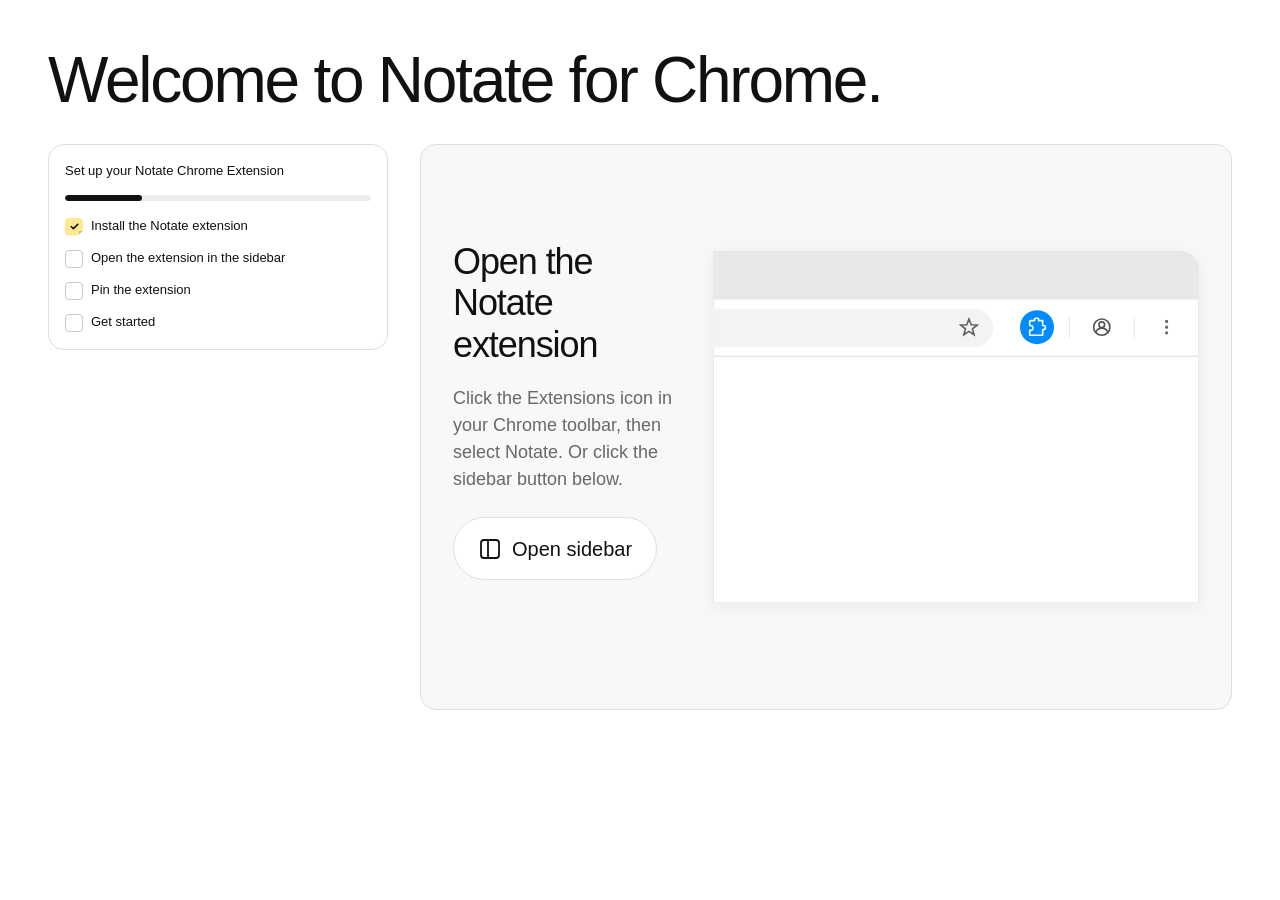
==== commit c38a7c45: "Swap write-note and save-to-folder welcome graphics Move Write your note into the Make a note card a" ====
--- a/welcome.html
+++ b/welcome.html
@@ -64,7 +64,18 @@
 <rect class="gs-hover-preview gs-hover-image" x="20" y="294" width="121" height="106" rx="5" fill="#37352f" fill-opacity=".08" stroke="#898985" opacity="0"/><rect class="gs-hover-preview gs-hover-copy" x="15" y="229" width="249" height="42" rx="4" fill="#37352f" fill-opacity=".08" stroke="#898985" opacity="0"/>
 <rect class="gs-motion-target" x="12" y="139" width="269" height="79" rx="4" fill="#37352f0c" stroke="#898985" stroke-width="1.5" />
 <svg class="gs-motion-pencil" x="221" y="192" width="32" height="32" viewBox="0 0 32 32"><path d="M5 26l2-8L21 4a3 3 0 0 1 4 0l3 3a3 3 0 0 1 0 4L14 25l-9 2Z" fill="#202124" stroke="white" stroke-width="1" stroke-linejoin="round" /><path d="m8 18 6 6M20 6l6 6M6 25l4-1" fill="none" stroke="white" stroke-width="1" /></svg>
-<g filter="url(#workflow-shadow-0)" transform="translate(0 -245)"><rect x="57" y="342" width="225" height="40" rx="8" fill="#fff" stroke="#e4e4e2" /><text x="69" y="367" font-size="12" fill="#777">Clear all</text><text x="132" y="367" font-size="12" fill="#37352f">Done</text><text x="166" y="367" font-size="10" fill="#858580">Esc</text><rect x="205" y="346" width="73" height="32" rx="4" fill="#202124" /><svg x="217" y="355" width="13" height="13" viewBox="0 0 28 28"><path d="M3.72742e-06 21.793V7.67287C3.68474e-06 6.87388 -0.00130053 6.18396 0.0449256 5.61818C0.0925983 5.03506 0.198475 4.45279 0.484379 3.89162C0.910162 3.05594 1.58919 2.37607 2.42481 1.95021C2.98611 1.66422 3.56909 1.55842 4.15235 1.51076C4.71814 1.46453 5.40803 1.46584 6.20704 1.46584H11.7959C12.6242 1.46584 13.2957 2.13755 13.2959 2.96584C13.2959 3.79427 12.6243 4.46584 11.7959 4.46584H6.20704C5.35852 4.46584 4.81178 4.46706 4.39649 4.501C3.99895 4.5335 3.85503 4.58846 3.78711 4.62307C3.51593 4.76124 3.29544 4.98184 3.15723 5.25295C3.12261 5.32089 3.06766 5.46552 3.03516 5.8633C3.00126 6.27854 3 6.82462 3 7.67287V21.793C3 22.6415 3.00123 23.1882 3.03516 23.6035C3.06766 24.0011 3.12262 24.145 3.15723 24.2129C3.29542 24.4841 3.51588 24.7046 3.78711 24.8428C3.855 24.8774 3.99899 24.9324 4.39649 24.9649C4.81176 24.9988 5.35852 25 6.20704 25H20.3272C21.1754 25 21.7215 24.9988 22.1367 24.9649C22.534 24.9324 22.6782 24.8774 22.7461 24.8428H22.7471C23.0183 24.7045 23.2389 24.4839 23.377 24.2129C23.4116 24.1449 23.4665 24.0009 23.499 23.6035C23.533 23.1882 23.5342 22.6415 23.5342 21.793V15.4688C23.5342 14.6403 24.2058 13.9688 25.0342 13.9688C25.8625 13.9689 26.5342 14.6404 26.5342 15.4688V21.793C26.5342 22.592 26.5355 23.2819 26.4893 23.8477C26.4476 24.3581 26.3609 24.8678 26.1484 25.3633L26.0498 25.5752C25.6239 26.411 24.944 27.0899 24.1084 27.5156C23.5472 27.8016 22.9649 27.9074 22.3818 27.9551C21.816 28.0013 21.1262 28 20.3272 28H6.20704C5.40803 28 4.71816 28.0013 4.15235 27.9551C3.56906 27.9074 2.98614 27.8017 2.42481 27.5156C1.58937 27.0899 0.910156 26.4106 0.484379 25.5752C0.198394 25.0139 0.0925877 24.4309 0.0449256 23.8477C-0.00130114 23.2819 3.72742e-06 22.592 3.72742e-06 21.793ZM20.165 1.3008C21.8995 -0.433628 24.7118 -0.433572 26.4463 1.3008C28.181 3.03542 28.181 5.84841 26.4463 7.58303L16.3535 17.6758C15.2698 18.7597 14.6044 19.4322 13.833 19.9707C13.1702 20.4336 12.4555 20.8165 11.7041 21.1123C10.8287 21.457 9.90043 21.6392 8.39844 21.9424H8.39746L7.67969 22.0869C7.20216 22.1831 6.70767 22.0415 6.35352 21.7071C5.99932 21.3725 5.82955 20.8866 5.89844 20.4043L5.96875 19.916C6.20766 18.2438 6.34786 17.2102 6.6875 16.2344C6.97912 15.3965 7.37792 14.6001 7.87305 13.8643C8.4499 13.0071 9.19225 12.2746 10.3867 11.0801L20.165 1.3008ZM12.5078 13.2012C11.2328 14.4762 10.7396 14.9785 10.3623 15.5391C10.0109 16.0613 9.72834 16.6264 9.52149 17.2207C9.38422 17.6151 9.29374 18.032 9.18262 18.7139C9.84417 18.5699 10.236 18.4668 10.6055 18.3213C11.1391 18.1112 11.6456 17.8387 12.1152 17.5108H12.1162C12.6207 17.1586 13.0761 16.7112 14.2324 15.5547V15.5537L20.4531 9.33205L18.4141 7.29299L12.5078 13.2012ZM24.3252 3.42189C23.7623 2.85918 22.8491 2.85896 22.2861 3.42189L20.5352 5.17189L22.5742 7.21096L24.3252 5.46096C24.8882 4.89793 24.8883 3.98491 24.3252 3.42189Z" fill="white" /></svg><text x="237" y="367" font-size="13" fill="white">New</text></g></g></g><g transform="translate(344 12)"><text class="gs-scene-label" x="148" y="20" text-anchor="middle" font-size="17" font-weight="600" fill="#37352f">Save to a folder</text><g transform="rotate(0 148 234)"><rect y="44" width="296" height="380" rx="14" fill="#fff" stroke="#dedede" />
+<g filter="url(#workflow-shadow-0)" transform="translate(0 -245)"><rect x="57" y="342" width="225" height="40" rx="8" fill="#fff" stroke="#e4e4e2" /><text x="69" y="367" font-size="12" fill="#777">Clear all</text><text x="132" y="367" font-size="12" fill="#37352f">Done</text><text x="166" y="367" font-size="10" fill="#858580">Esc</text><rect x="205" y="346" width="73" height="32" rx="4" fill="#202124" /><svg x="217" y="355" width="13" height="13" viewBox="0 0 28 28"><path d="M3.72742e-06 21.793V7.67287C3.68474e-06 6.87388 -0.00130053 6.18396 0.0449256 5.61818C0.0925983 5.03506 0.198475 4.45279 0.484379 3.89162C0.910162 3.05594 1.58919 2.37607 2.42481 1.95021C2.98611 1.66422 3.56909 1.55842 4.15235 1.51076C4.71814 1.46453 5.40803 1.46584 6.20704 1.46584H11.7959C12.6242 1.46584 13.2957 2.13755 13.2959 2.96584C13.2959 3.79427 12.6243 4.46584 11.7959 4.46584H6.20704C5.35852 4.46584 4.81178 4.46706 4.39649 4.501C3.99895 4.5335 3.85503 4.58846 3.78711 4.62307C3.51593 4.76124 3.29544 4.98184 3.15723 5.25295C3.12261 5.32089 3.06766 5.46552 3.03516 5.8633C3.00126 6.27854 3 6.82462 3 7.67287V21.793C3 22.6415 3.00123 23.1882 3.03516 23.6035C3.06766 24.0011 3.12262 24.145 3.15723 24.2129C3.29542 24.4841 3.51588 24.7046 3.78711 24.8428C3.855 24.8774 3.99899 24.9324 4.39649 24.9649C4.81176 24.9988 5.35852 25 6.20704 25H20.3272C21.1754 25 21.7215 24.9988 22.1367 24.9649C22.534 24.9324 22.6782 24.8774 22.7461 24.8428H22.7471C23.0183 24.7045 23.2389 24.4839 23.377 24.2129C23.4116 24.1449 23.4665 24.0009 23.499 23.6035C23.533 23.1882 23.5342 22.6415 23.5342 21.793V15.4688C23.5342 14.6403 24.2058 13.9688 25.0342 13.9688C25.8625 13.9689 26.5342 14.6404 26.5342 15.4688V21.793C26.5342 22.592 26.5355 23.2819 26.4893 23.8477C26.4476 24.3581 26.3609 24.8678 26.1484 25.3633L26.0498 25.5752C25.6239 26.411 24.944 27.0899 24.1084 27.5156C23.5472 27.8016 22.9649 27.9074 22.3818 27.9551C21.816 28.0013 21.1262 28 20.3272 28H6.20704C5.40803 28 4.71816 28.0013 4.15235 27.9551C3.56906 27.9074 2.98614 27.8017 2.42481 27.5156C1.58937 27.0899 0.910156 26.4106 0.484379 25.5752C0.198394 25.0139 0.0925877 24.4309 0.0449256 23.8477C-0.00130114 23.2819 3.72742e-06 22.592 3.72742e-06 21.793ZM20.165 1.3008C21.8995 -0.433628 24.7118 -0.433572 26.4463 1.3008C28.181 3.03542 28.181 5.84841 26.4463 7.58303L16.3535 17.6758C15.2698 18.7597 14.6044 19.4322 13.833 19.9707C13.1702 20.4336 12.4555 20.8165 11.7041 21.1123C10.8287 21.457 9.90043 21.6392 8.39844 21.9424H8.39746L7.67969 22.0869C7.20216 22.1831 6.70767 22.0415 6.35352 21.7071C5.99932 21.3725 5.82955 20.8866 5.89844 20.4043L5.96875 19.916C6.20766 18.2438 6.34786 17.2102 6.6875 16.2344C6.97912 15.3965 7.37792 14.6001 7.87305 13.8643C8.4499 13.0071 9.19225 12.2746 10.3867 11.0801L20.165 1.3008ZM12.5078 13.2012C11.2328 14.4762 10.7396 14.9785 10.3623 15.5391C10.0109 16.0613 9.72834 16.6264 9.52149 17.2207C9.38422 17.6151 9.29374 18.032 9.18262 18.7139C9.84417 18.5699 10.236 18.4668 10.6055 18.3213C11.1391 18.1112 11.6456 17.8387 12.1152 17.5108H12.1162C12.6207 17.1586 13.0761 16.7112 14.2324 15.5547V15.5537L20.4531 9.33205L18.4141 7.29299L12.5078 13.2012ZM24.3252 3.42189C23.7623 2.85918 22.8491 2.85896 22.2861 3.42189L20.5352 5.17189L22.5742 7.21096L24.3252 5.46096C24.8882 4.89793 24.8883 3.98491 24.3252 3.42189Z" fill="white" /></svg><text x="237" y="367" font-size="13" fill="white">New</text></g></g></g><g transform="translate(344 12)"><text class="gs-scene-label" x="148" y="20" text-anchor="middle" font-size="17" font-weight="600" fill="#37352f">Write your note</text><g transform="rotate(0 148 234)"><rect y="44" width="296" height="380" rx="14" fill="#fff" stroke="#dedede" />
+<path d="M0 85h296" stroke="#e8e8e8" /><circle cx="17" cy="64" r="3" fill="#d4d4d4" /><circle cx="28" cy="64" r="3" fill="#d4d4d4" /><circle cx="39" cy="64" r="3" fill="#d4d4d4" />
+<rect x="57" y="53" width="196" height="23" rx="11.5" fill="#f4f4f4" /><text x="155" y="69" text-anchor="middle" font-size="11" fill="#666">sooimkang.com</text><image href="images/icon-32.png" x="269" y="58" width="14" height="14" />
+<text x="20" y="115" font-size="10" fill="#737373">Work</text><text x="62" y="115" font-size="10" fill="#737373">Explorations</text><text x="133" y="115" font-size="10" fill="#737373">About</text>
+<text x="20" y="174" font-size="29" font-weight="500" letter-spacing="-1" fill="#252525">Sooim Kang</text><text x="20" y="206" font-size="23" fill="#777">Product Designer</text>
+<path d="M20 238h223m-223 13h239m-239 13h173" stroke="#ededeb" stroke-width="5" />
+<rect x="20" y="294" width="121" height="106" rx="5" fill="#f0efeb" /><rect x="154" y="294" width="121" height="106" rx="5" fill="#f0efeb" />
+<rect x="12" y="139" width="269" height="79" rx="4" fill="#37352f" fill-opacity=".08" stroke="#898985" stroke-width="1.5" /><path d="M1 86h294v324q0 13-13 13H14q-13 0-13-13Z" fill="#000" fill-opacity=".24" /><g filter="url(#workflow-shadow-0)"><rect x="13" y="224" width="270" height="178" rx="8" fill="#F7F7F5" stroke="#37352f1a" />
+<text class="gs-typed-note" x="29" y="252" font-size="16" fill="#37352f"><tspan>Give this headline a little</tspan><tspan x="29" dy="23">more breathing room.</tspan></text>
+<path class="gs-typing-caret" d="M206 262v19" stroke="#37352f" />
+<svg x="33" y="310" width="20" height="20" viewBox="0 0 24 24" fill="none" stroke="#37352f" stroke-width="2" stroke-linecap="round" stroke-linejoin="round" aria-hidden="true"><path d="M12 10v6"/><path d="M9 13h6"/><path d="M20 20a2 2 0 0 0 2-2V8a2 2 0 0 0-2-2h-7.9a2 2 0 0 1-1.69-.9L9.6 3.9A2 2 0 0 0 7.93 3H4a2 2 0 0 0-2 2v13a2 2 0 0 0 2 2Z"/></svg>
+<text x="143" y="378" font-size="12" fill="#37352f">Cancel</text><rect x="194" y="358" width="73" height="31" rx="4" fill="#202124" /><text x="205" y="378" font-size="12" fill="#fff">Save</text><text x="239" y="377" font-size="10" fill="#fff">⌘ ↵</text></g></g></g></svg></section><section class="gs-workflow-card"><div class="gs-workflow-intro"><h4>Organize and return</h4><p>Create or choose a folder, then save your note. Folders are optional.</p></div><svg xmlns="http://www.w3.org/2000/svg" class="gs-svg" viewBox="0 0 658 460" role="img" aria-label="Organize and return: Create or choose a folder, then save your note. Folders are optional."><defs><filter id="workflow-shadow-1" x="-20%" y="-20%" width="140%" height="160%"><feDropShadow dx="0" dy="5" stdDeviation="6" flood-opacity=".09" /></filter></defs><g transform="translate(18 12)"><text class="gs-scene-label" x="148" y="20" text-anchor="middle" font-size="17" font-weight="600" fill="#37352f">Save to a folder</text><g transform="rotate(0 148 234)"><rect y="44" width="296" height="380" rx="14" fill="#fff" stroke="#dedede" />
 <path d="M0 85h296" stroke="#e8e8e8" /><circle cx="17" cy="64" r="3" fill="#d4d4d4" /><circle cx="28" cy="64" r="3" fill="#d4d4d4" /><circle cx="39" cy="64" r="3" fill="#d4d4d4" />
 <rect x="57" y="53" width="196" height="23" rx="11.5" fill="#f4f4f4" /><text x="155" y="69" text-anchor="middle" font-size="11" fill="#666">sooimkang.com</text><image href="images/icon-32.png" x="269" y="58" width="14" height="14" />
 <text x="20" y="115" font-size="10" fill="#737373">Work</text><text x="62" y="115" font-size="10" fill="#737373">Explorations</text><text x="133" y="115" font-size="10" fill="#737373">About</text>
@@ -72,7 +83,7 @@
 <path d="M20 238h223m-223 13h239m-239 13h173" stroke="#ededeb" stroke-width="5" />
 <rect x="20" y="294" width="121" height="106" rx="5" fill="#f0efeb" /><rect x="154" y="294" width="121" height="106" rx="5" fill="#f0efeb" />
 <rect class="gs-folder-target" x="12" y="139" width="269" height="79" rx="4" fill="#BCE5FE" fill-opacity=".18" stroke="#BCE5FE" stroke-width="2" />
-<path d="M1 86h294v324q0 13-13 13H14q-13 0-13-13Z" fill="#000" fill-opacity=".24" /><g filter="url(#workflow-shadow-0)">
+<path d="M1 86h294v324q0 13-13 13H14q-13 0-13-13Z" fill="#000" fill-opacity=".24" /><g filter="url(#workflow-shadow-1)">
 <!-- Layered states: the folder form above the note it will organize. -->
 <rect class="gs-folder-note" x="17" y="249" width="255" height="157" rx="8" fill="#BCE5FE" stroke="#37352f18"/>
 <text x="33" y="293" font-size="15" fill="#37352f"><tspan>Give this headline a little</tspan><tspan x="33" dy="21">more breathing room.</tspan></text>
@@ -84,18 +95,7 @@
 <text x="64" y="140" font-size="13" font-weight="600" fill="#37352f">New folder</text>
 <rect x="64" y="151" width="201" height="30" rx="4" fill="#f7f7f5" stroke="#e4e4e2"/><text class="gs-folder-typing" x="75" y="171" font-size="14" fill="#37352f">Design</text><path class="gs-folder-caret" d="M121 158v17" stroke="#37352f"/>
 <text x="64" y="198" font-size="10" fill="#777">Color</text>
-<rect x="64" y="205" width="20" height="20" rx="4" fill="#FFE992"/><rect x="97" y="205" width="20" height="20" rx="4" fill="#C6EAD1"/><rect class="gs-folder-color" x="130" y="205" width="20" height="20" rx="4" fill="#BCE5FE"/><rect class="gs-folder-selection" x="127" y="202" width="26" height="26" rx="7" fill="none" stroke="#111" stroke-width="2"/><rect x="163" y="205" width="20" height="20" rx="4" fill="#FFD5B5"/><rect x="196" y="205" width="20" height="20" rx="4" fill="#DDD0FA"/><rect x="229" y="205" width="20" height="20" rx="4" fill="#F8C8DA"/><text x="151" y="251" font-size="11" fill="#37352f">Cancel</text><rect x="210" y="234" width="55" height="26" rx="4" fill="#202124"/><text x="224" y="251" font-size="11" fill="#fff">Save</text></g></g></g></g></svg></section><section class="gs-workflow-card"><div class="gs-workflow-intro"><h4>Organize and return</h4><p>Create or choose a folder, then save your note. Folders are optional.</p></div><svg xmlns="http://www.w3.org/2000/svg" class="gs-svg" viewBox="0 0 658 460" role="img" aria-label="Organize and return: Create or choose a folder, then save your note. Folders are optional."><defs><filter id="workflow-shadow-1" x="-20%" y="-20%" width="140%" height="160%"><feDropShadow dx="0" dy="5" stdDeviation="6" flood-opacity=".09" /></filter></defs><g transform="translate(18 12)"><text class="gs-scene-label" x="148" y="20" text-anchor="middle" font-size="17" font-weight="600" fill="#37352f">Write your note</text><g transform="rotate(0 148 234)"><rect y="44" width="296" height="380" rx="14" fill="#fff" stroke="#dedede" />
-<path d="M0 85h296" stroke="#e8e8e8" /><circle cx="17" cy="64" r="3" fill="#d4d4d4" /><circle cx="28" cy="64" r="3" fill="#d4d4d4" /><circle cx="39" cy="64" r="3" fill="#d4d4d4" />
-<rect x="57" y="53" width="196" height="23" rx="11.5" fill="#f4f4f4" /><text x="155" y="69" text-anchor="middle" font-size="11" fill="#666">sooimkang.com</text><image href="images/icon-32.png" x="269" y="58" width="14" height="14" />
-<text x="20" y="115" font-size="10" fill="#737373">Work</text><text x="62" y="115" font-size="10" fill="#737373">Explorations</text><text x="133" y="115" font-size="10" fill="#737373">About</text>
-<text x="20" y="174" font-size="29" font-weight="500" letter-spacing="-1" fill="#252525">Sooim Kang</text><text x="20" y="206" font-size="23" fill="#777">Product Designer</text>
-<path d="M20 238h223m-223 13h239m-239 13h173" stroke="#ededeb" stroke-width="5" />
-<rect x="20" y="294" width="121" height="106" rx="5" fill="#f0efeb" /><rect x="154" y="294" width="121" height="106" rx="5" fill="#f0efeb" />
-<rect x="12" y="139" width="269" height="79" rx="4" fill="#37352f" fill-opacity=".08" stroke="#898985" stroke-width="1.5" /><path d="M1 86h294v324q0 13-13 13H14q-13 0-13-13Z" fill="#000" fill-opacity=".24" /><g filter="url(#workflow-shadow-1)"><rect x="13" y="224" width="270" height="178" rx="8" fill="#F7F7F5" stroke="#37352f1a" />
-<text class="gs-typed-note" x="29" y="252" font-size="16" fill="#37352f"><tspan>Give this headline a little</tspan><tspan x="29" dy="23">more breathing room.</tspan></text>
-<path class="gs-typing-caret" d="M206 262v19" stroke="#37352f" />
-<svg x="33" y="310" width="20" height="20" viewBox="0 0 24 24" fill="none" stroke="#37352f" stroke-width="2" stroke-linecap="round" stroke-linejoin="round" aria-hidden="true"><path d="M12 10v6"/><path d="M9 13h6"/><path d="M20 20a2 2 0 0 0 2-2V8a2 2 0 0 0-2-2h-7.9a2 2 0 0 1-1.69-.9L9.6 3.9A2 2 0 0 0 7.93 3H4a2 2 0 0 0-2 2v13a2 2 0 0 0 2 2Z"/></svg>
-<text x="143" y="378" font-size="12" fill="#37352f">Cancel</text><rect x="194" y="358" width="73" height="31" rx="4" fill="#202124" /><text x="205" y="378" font-size="12" fill="#fff">Save</text><text x="239" y="377" font-size="10" fill="#fff">⌘ ↵</text></g></g></g><g transform="translate(344 12)"><text class="gs-scene-label" x="148" y="20" text-anchor="middle" font-size="17" font-weight="600" fill="#37352f">Find it anytime</text><g transform="rotate(0 148 234)"><rect y="44" width="296" height="380" rx="14" fill="#fff" stroke="#dedede" />
+<rect x="64" y="205" width="20" height="20" rx="4" fill="#FFE992"/><rect x="97" y="205" width="20" height="20" rx="4" fill="#C6EAD1"/><rect class="gs-folder-color" x="130" y="205" width="20" height="20" rx="4" fill="#BCE5FE"/><rect class="gs-folder-selection" x="127" y="202" width="26" height="26" rx="7" fill="none" stroke="#111" stroke-width="2"/><rect x="163" y="205" width="20" height="20" rx="4" fill="#FFD5B5"/><rect x="196" y="205" width="20" height="20" rx="4" fill="#DDD0FA"/><rect x="229" y="205" width="20" height="20" rx="4" fill="#F8C8DA"/><text x="151" y="251" font-size="11" fill="#37352f">Cancel</text><rect x="210" y="234" width="55" height="26" rx="4" fill="#202124"/><text x="224" y="251" font-size="11" fill="#fff">Save</text></g></g></g></g><g transform="translate(344 12)"><text class="gs-scene-label" x="148" y="20" text-anchor="middle" font-size="17" font-weight="600" fill="#37352f">Find it anytime</text><g transform="rotate(0 148 234)"><rect y="44" width="296" height="380" rx="14" fill="#fff" stroke="#dedede" />
 <image href="images/icon-32.png" x="17" y="59" width="17" height="17" /><text x="43" y="73" font-size="13" font-weight="500" fill="#37352f">Notate</text><path d="m272 63 8 8m0-8-8 8" stroke="#777" stroke-width="1.5" />
 <text x="17" y="111" font-size="15" font-weight="600" fill="#37352f">Notes</text><text x="151" y="110" font-size="11" fill="#777">Clear all</text><rect x="216" y="91" width="63" height="29" rx="4" fill="#202124" /><svg x="225" y="100" width="12" height="12" viewBox="0 0 28 28"><path d="M3.72742e-06 21.793V7.67287C3.68474e-06 6.87388 -0.00130053 6.18396 0.0449256 5.61818C0.0925983 5.03506 0.198475 4.45279 0.484379 3.89162C0.910162 3.05594 1.58919 2.37607 2.42481 1.95021C2.98611 1.66422 3.56909 1.55842 4.15235 1.51076C4.71814 1.46453 5.40803 1.46584 6.20704 1.46584H11.7959C12.6242 1.46584 13.2957 2.13755 13.2959 2.96584C13.2959 3.79427 12.6243 4.46584 11.7959 4.46584H6.20704C5.35852 4.46584 4.81178 4.46706 4.39649 4.501C3.99895 4.5335 3.85503 4.58846 3.78711 4.62307C3.51593 4.76124 3.29544 4.98184 3.15723 5.25295C3.12261 5.32089 3.06766 5.46552 3.03516 5.8633C3.00126 6.27854 3 6.82462 3 7.67287V21.793C3 22.6415 3.00123 23.1882 3.03516 23.6035C3.06766 24.0011 3.12262 24.145 3.15723 24.2129C3.29542 24.4841 3.51588 24.7046 3.78711 24.8428C3.855 24.8774 3.99899 24.9324 4.39649 24.9649C4.81176 24.9988 5.35852 25 6.20704 25H20.3272C21.1754 25 21.7215 24.9988 22.1367 24.9649C22.534 24.9324 22.6782 24.8774 22.7461 24.8428H22.7471C23.0183 24.7045 23.2389 24.4839 23.377 24.2129C23.4116 24.1449 23.4665 24.0009 23.499 23.6035C23.533 23.1882 23.5342 22.6415 23.5342 21.793V15.4688C23.5342 14.6403 24.2058 13.9688 25.0342 13.9688C25.8625 13.9689 26.5342 14.6404 26.5342 15.4688V21.793C26.5342 22.592 26.5355 23.2819 26.4893 23.8477C26.4476 24.3581 26.3609 24.8678 26.1484 25.3633L26.0498 25.5752C25.6239 26.411 24.944 27.0899 24.1084 27.5156C23.5472 27.8016 22.9649 27.9074 22.3818 27.9551C21.816 28.0013 21.1262 28 20.3272 28H6.20704C5.40803 28 4.71816 28.0013 4.15235 27.9551C3.56906 27.9074 2.98614 27.8017 2.42481 27.5156C1.58937 27.0899 0.910156 26.4106 0.484379 25.5752C0.198394 25.0139 0.0925877 24.4309 0.0449256 23.8477C-0.00130114 23.2819 3.72742e-06 22.592 3.72742e-06 21.793ZM20.165 1.3008C21.8995 -0.433628 24.7118 -0.433572 26.4463 1.3008C28.181 3.03542 28.181 5.84841 26.4463 7.58303L16.3535 17.6758C15.2698 18.7597 14.6044 19.4322 13.833 19.9707C13.1702 20.4336 12.4555 20.8165 11.7041 21.1123C10.8287 21.457 9.90043 21.6392 8.39844 21.9424H8.39746L7.67969 22.0869C7.20216 22.1831 6.70767 22.0415 6.35352 21.7071C5.99932 21.3725 5.82955 20.8866 5.89844 20.4043L5.96875 19.916C6.20766 18.2438 6.34786 17.2102 6.6875 16.2344C6.97912 15.3965 7.37792 14.6001 7.87305 13.8643C8.4499 13.0071 9.19225 12.2746 10.3867 11.0801L20.165 1.3008ZM12.5078 13.2012C11.2328 14.4762 10.7396 14.9785 10.3623 15.5391C10.0109 16.0613 9.72834 16.6264 9.52149 17.2207C9.38422 17.6151 9.29374 18.032 9.18262 18.7139C9.84417 18.5699 10.236 18.4668 10.6055 18.3213C11.1391 18.1112 11.6456 17.8387 12.1152 17.5108H12.1162C12.6207 17.1586 13.0761 16.7112 14.2324 15.5547V15.5537L20.4531 9.33205L18.4141 7.29299L12.5078 13.2012ZM24.3252 3.42189C23.7623 2.85918 22.8491 2.85896 22.2861 3.42189L20.5352 5.17189L22.5742 7.21096L24.3252 5.46096C24.8882 4.89793 24.8883 3.98491 24.3252 3.42189Z" fill="white" /></svg><text x="242" y="110" font-size="12" fill="#fff">New</text>
 <text x="25" y="150" font-size="12" fill="#a0a09e">All</text><rect class="gs-motion-emphasis" x="60" y="133" width="68" height="27" rx="6" fill="#BCE5FE" /><text x="73" y="151" font-size="12" fill="#37352f">Design</text>
--- a/styles/welcome.css
+++ b/styles/welcome.css
@@ -127,7 +127,6 @@
 .gs-workflow-cards::-webkit-scrollbar { display: none; }
 .gs-workflow-cards.is-auto-sliding { scroll-snap-type: none; }
 .gs-workflow-card { display: flex; flex-direction: column; flex: 0 0 92%; scroll-snap-align: start; padding: 24px 28px; border-radius: 28px; }
-.gs-workflow-card:last-child { flex-basis: 100%; }
 .gs-workflow-card .gs-svg { order: 0; flex: none; filter: drop-shadow(0 4px 8px rgb(0 0 0 / 6%)); }
 .gs-workflow-card .gs-scene-label { font-size: 16px; font-weight: 500; fill: var(--notate-setup-ink); }
 .gs-workflow-intro { order: 1; padding: 0; margin: 0; text-align: center; }
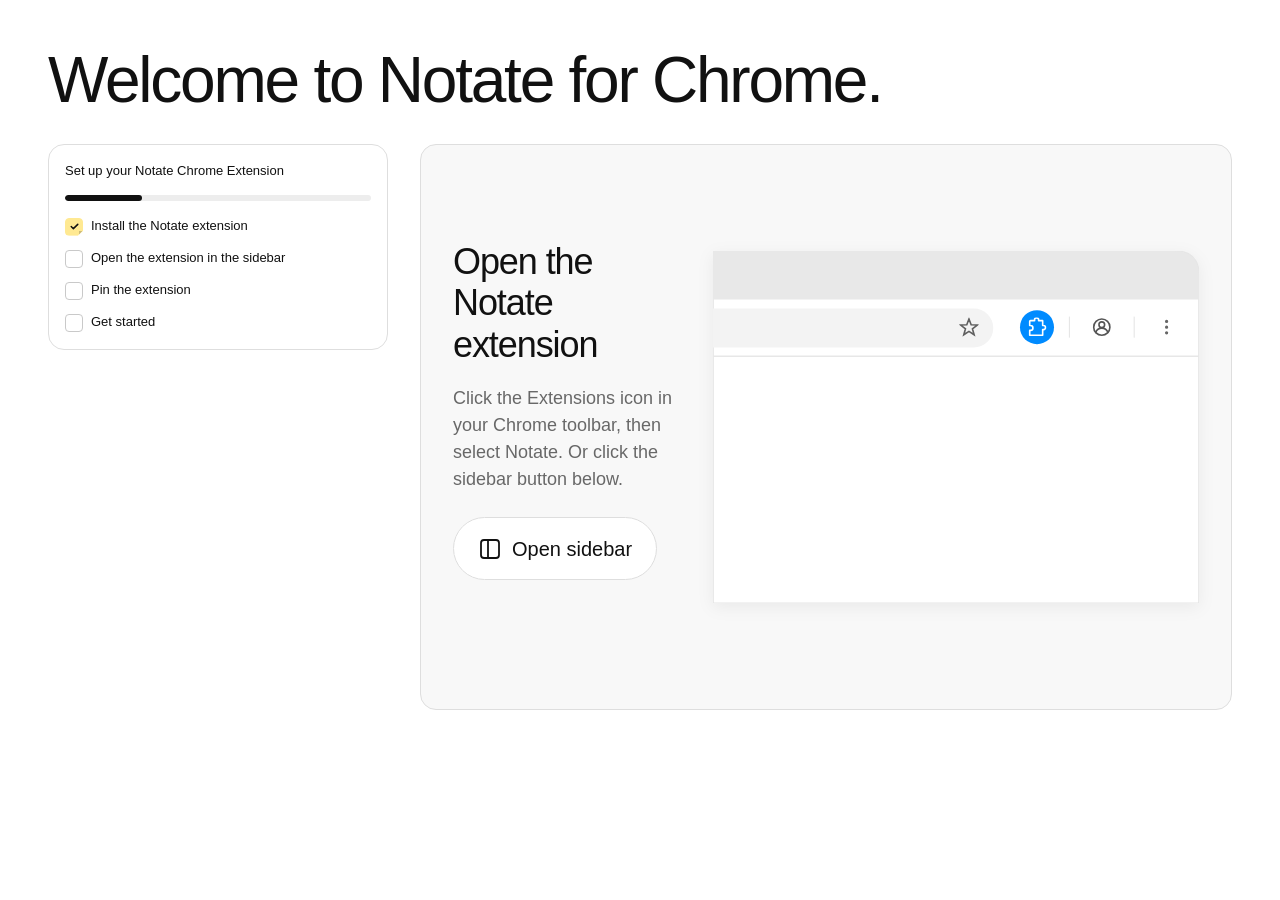
==== commit 37f247cb: "Add hover cursor on Find it anytime annotation link Animate a pointer onto the saved-note row with a" ====
--- a/welcome.html
+++ b/welcome.html
@@ -102,6 +102,7 @@
 <g fill="none" stroke="#91918e" stroke-width="1.2"><circle cx="25" cy="193" r="6" /><ellipse cx="25" cy="193" rx="2.6" ry="6" /><path d="M19 193h12" /></g>
 <text x="42" y="198" font-size="13" fill="#37352f">Sooim Kang · Portfolio</text><text x="250" y="197" font-size="12" fill="#a0a09e">1</text><path d="m272 195 3-3 3 3" fill="none" stroke="#a0a09e" stroke-width="1.2" />
 <rect class="gs-saved-note-hover" x="34" y="207" width="237" height="28" rx="4" fill="#37352f" fill-opacity=".08" opacity="0"/><text x="42" y="225" font-size="12" fill="#83837f">Give this headline a little more…</text><rect x="249" y="215" width="10" height="10" rx="2" fill="#BCE5FE" />
+<svg class="gs-motion-pointer" x="168" y="218" width="28" height="28" viewBox="0 0 28 28" aria-hidden="true"><path d="M6 4v17.5l4.2-4.1 2.6 6.2 2.6-1.1-2.6-6.2H20.5Z" fill="#202124" stroke="#fff" stroke-width="1.4" stroke-linejoin="round"/></svg>
 </g></g></svg></section></div><div class="gs-carousel-dots" aria-label="Choose a guide"><button type="button" aria-label="Make a note" aria-pressed="true" data-workflow-slide="0"></button><button type="button" aria-label="Organize and return" aria-pressed="false" data-workflow-slide="1"></button></div></div><div class="gs-copy"><h3>Leave your first note</h3><p>Click New, select an element, and save your first note. Get started on sooimkang.com—your note will stay in your sidebar.</p><button class="gs-cta" id="get-started">Get started</button></div></article></div></section></main><dialog id="practice" aria-labelledby="practice-title">
 <header class="practice-header"><h2 id="practice-title">Leave your first note</h2><button id="practice-close" aria-label="Close practice">×</button></header>
 <p class="practice-instruction" id="practice-instruction" role="status">Click New, then select the headline below.</p>
--- a/styles/welcome.css
+++ b/styles/welcome.css
@@ -176,6 +176,8 @@
  .gs-panel.is-active .gs-folder-note { animation: gs-folder-note-color 6000ms ease-in-out infinite both; }
  .gs-panel.is-active .gs-folder-target { animation: gs-folder-target-color 6000ms ease-in-out infinite both; }
  .gs-panel.is-active .gs-folder-color { transform-box: fill-box; transform-origin: center; animation: gs-folder-color 6000ms ease-in-out infinite both; }
+ .gs-panel.is-active .gs-saved-note-hover { animation: gs-saved-note-hover 6000ms ease-in-out infinite both; }
+ .gs-panel.is-active .gs-motion-pointer { animation: gs-pointer-hover 6000ms ease-in-out infinite both; }
 }
 @keyframes gs-folder-type {
  0%, 20%, 100% { clip-path: inset(0 100% 0 0); }
@@ -247,3 +249,13 @@
  0%, 13%, 29%, 100% { opacity: 0; }
  17%, 23% { opacity: 1; }
 }
+@keyframes gs-saved-note-hover {
+ 0%, 28%, 92%, 100% { opacity: 0; }
+ 38%, 82% { opacity: 1; }
+}
+@keyframes gs-pointer-hover {
+ 0%, 18%, 100% { opacity: 0; translate: 42px 36px; }
+ 28% { opacity: 1; translate: 12px 10px; }
+ 38%, 82% { opacity: 1; translate: 0 0; }
+ 92% { opacity: 0; translate: 0 0; }
+}
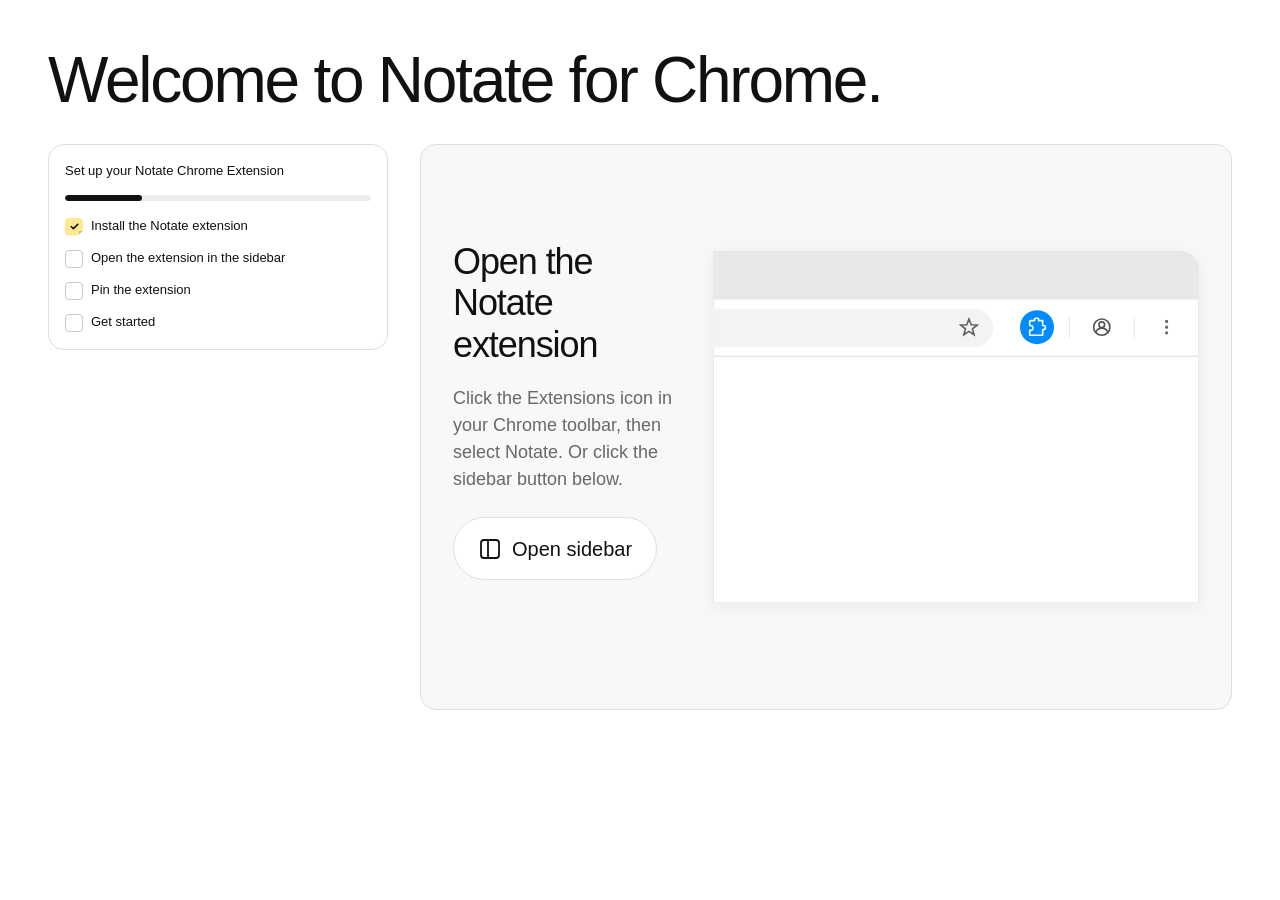
==== commit e0bd6556: "Add cursors to install preview graphics Show a pencil settling on the page selection in “Your though" ====
--- a/welcome.html
+++ b/welcome.html
@@ -24,8 +24,10 @@
 <rect x="26" y="266" width="268" height="145" rx="6" fill="#f0f0f0"/><text x="160" y="290" text-anchor="middle" font-size="13" font-weight="500" fill="#202124">Your thoughts, right on the page.</text>
 <g transform="translate(16 30) scale(.9)"><rect x="43" y="309" width="155" height="103" rx="5" fill="#fff" stroke="#dedede"/><text x="54" y="329" font-size="8" fill="#888">sooimkang.com</text><rect x="50" y="335" width="88" height="21" rx="2" fill="#BCE5FE" fill-opacity=".18" stroke="#9dcbe5" stroke-width="1"/><text x="54" y="350" font-size="13" fill="#37352f">Sooim Kang</text><path d="M54 361h101m-101 10h77" stroke="#ececec" stroke-width="3"/>
 <g class="gs-motion-note-appear" transform="translate(0 -8)"><path d="M143 345h130v55l-10 10H143z" fill="#BCE5FE" stroke="#9dcbe5"/><text x="154" y="365" font-size="10" fill="#37352f"><tspan>Give this headline</tspan><tspan x="154" dy="15">more breathing room.</tspan></text><path d="M263 410v-10h10" fill="#9fc7df"/></g>
+<svg class="gs-motion-pencil-preview" x="112" y="330" width="26" height="26" viewBox="0 0 32 32" aria-hidden="true"><path d="M5 26l2-8L21 4a3 3 0 0 1 4 0l3 3a3 3 0 0 1 0 4L14 25l-9 2Z" fill="#202124" stroke="white" stroke-width="1" stroke-linejoin="round"/><path d="m8 18 6 6M20 6l6 6M6 25l4-1" fill="none" stroke="white" stroke-width="1"/></svg>
 </g><rect x="306" y="266" width="268" height="145" rx="6" fill="#f0f0f0"/><text x="440" y="290" text-anchor="middle" font-size="13" font-weight="500" fill="#202124">Return to every idea.</text>
 <g transform="translate(44 30) scale(.9)"><rect x="352" y="306" width="186" height="108" rx="6" fill="#fff" stroke="#dedede"/><image href="images/icon-32.png" x="363" y="316" width="12" height="12"/><text x="382" y="326" font-size="10" font-weight="500" fill="#37352f">Notate</text><text x="365" y="346" font-size="10" font-weight="600" fill="#37352f">Notes</text><rect x="477" y="334" width="45" height="20" rx="4" fill="#BCE5FE"/><text x="485" y="348" font-size="9" fill="#37352f">Design</text><text x="365" y="375" font-size="10" fill="#37352f">Sooim Kang · Portfolio</text><rect class="gs-motion-library-hover" x="365" y="381" width="163" height="23" rx="4" fill="#37352f" fill-opacity=".08" opacity="0"/><text x="374" y="394" font-size="9" fill="#888">Give this headline more…</text><rect x="515" y="386" width="7" height="7" rx="1.5" fill="#BCE5FE"/>
+<svg class="gs-motion-pointer" x="430" y="388" width="24" height="24" viewBox="0 0 28 28" aria-hidden="true"><path d="M6 4v17.5l4.2-4.1 2.6 6.2 2.6-1.1-2.6-6.2H20.5Z" fill="#202124" stroke="#fff" stroke-width="1.4" stroke-linejoin="round"/></svg>
 </g></g></svg></figure><div class="gs-copy"><h3>Notate is installed</h3><p>You’re ready to annotate live webpages. Open Notate to get started.</p><button class="gs-cta" data-action="gs-next">Continue</button></div></article><article class="gs-panel" data-gs-panel="1" hidden><figure class="gs-graphic"><svg class="gs-svg" viewBox="0 0 600 435" xmlns="http://www.w3.org/2000/svg" aria-hidden="true">
 <defs><filter id="shadow-open"><feDropShadow dx="0" dy="7" stdDeviation="6" flood-opacity=".1"/></filter></defs>
 <path d="M0 0h570q30 0 30 30v405H0z" fill="#fff" stroke="#e5e5e5" stroke-width="2"/>
--- a/styles/welcome.css
+++ b/styles/welcome.css
@@ -178,6 +178,7 @@
  .gs-panel.is-active .gs-folder-color { transform-box: fill-box; transform-origin: center; animation: gs-folder-color 6000ms ease-in-out infinite both; }
  .gs-panel.is-active .gs-saved-note-hover { animation: gs-saved-note-hover 6000ms ease-in-out infinite both; }
  .gs-panel.is-active .gs-motion-pointer { animation: gs-pointer-hover 6000ms ease-in-out infinite both; }
+ .gs-panel.is-active .gs-motion-pencil-preview { animation: gs-pencil-preview 6000ms ease-in-out infinite both; }
 }
 @keyframes gs-folder-type {
  0%, 20%, 100% { clip-path: inset(0 100% 0 0); }
@@ -259,3 +260,9 @@
  38%, 82% { opacity: 1; translate: 0 0; }
  92% { opacity: 0; translate: 0 0; }
 }
+@keyframes gs-pencil-preview {
+ 0%, 8%, 100% { opacity: 0; translate: 28px 22px; }
+ 18% { opacity: 1; translate: 8px 6px; }
+ 28%, 88% { opacity: 1; translate: 0 0; }
+ 96% { opacity: 0; translate: 0 0; }
+}
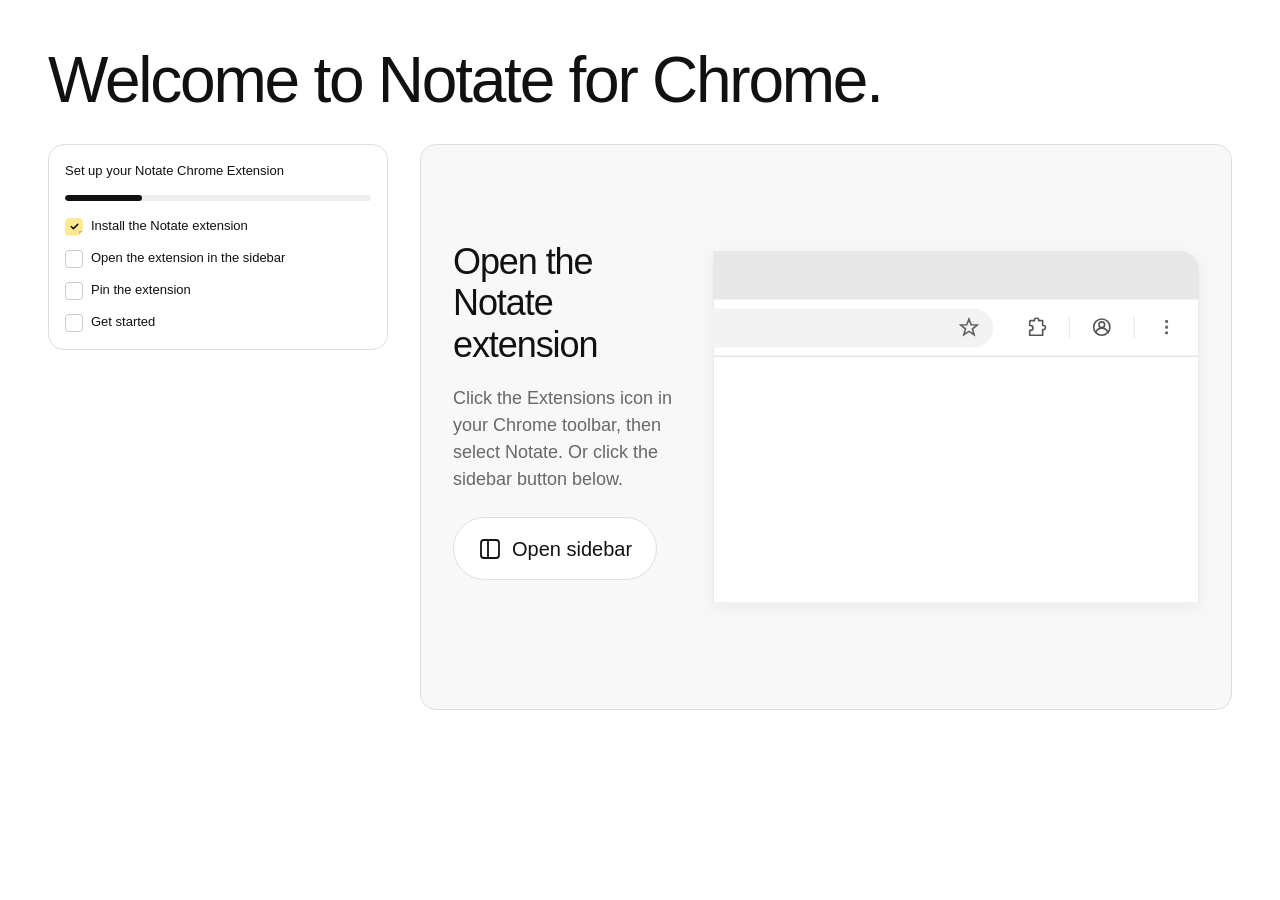
==== commit 82a7ecf3: "ANIMATION EDITS" ====
--- a/welcome.html
+++ b/welcome.html
@@ -19,7 +19,8 @@
 <text x="22" y="104" font-size="10" fill="#666">Discover</text><text x="85" y="104" font-size="10" fill="#0b57d0">Extensions</text><text x="160" y="104" font-size="10" fill="#666">Themes</text><path d="M85 113h50" stroke="#0b57d0" stroke-width="2" stroke-linecap="round"/>
 <image href="images/icon-128.png" x="42" y="137" width="43" height="43"/>
 <text x="99" y="155" font-size="25" font-weight="600" fill="#202124">Notate</text><text x="99" y="177" font-size="12" fill="#5f6368">Annotate live webpages</text>
-<rect class="gs-motion-emphasis" x="436" y="141" width="124" height="33" rx="17" fill="#0b57d0"/><text x="498" y="162" text-anchor="middle" font-size="12" font-weight="500" fill="#fff">Add to Chrome</text>
+<rect class="gs-store-btn" x="436" y="141" width="124" height="33" rx="17" fill="#0b57d0"/><text x="498" y="162" text-anchor="middle" font-size="12" font-weight="500" fill="#fff">Add to Chrome</text>
+<svg class="gs-store-pointer" x="492" y="154" width="26" height="26" viewBox="0 0 28 28" aria-hidden="true"><path d="M6 4v17.5l4.2-4.1 2.6 6.2 2.6-1.1-2.6-6.2H20.5Z" fill="#202124" stroke="#fff" stroke-width="1.4" stroke-linejoin="round"/></svg>
 <text x="43" y="206" font-size="11" fill="#0b57d0">Sooim Kang</text><rect x="42" y="219" width="67" height="24" rx="5" fill="#f0f3f9"/><text x="52" y="235" font-size="10" fill="#5f6368">Extension</text>
 <rect x="26" y="266" width="268" height="145" rx="6" fill="#f0f0f0"/><text x="160" y="290" text-anchor="middle" font-size="13" font-weight="500" fill="#202124">Your thoughts, right on the page.</text>
 <g transform="translate(16 30) scale(.9)"><rect x="43" y="309" width="155" height="103" rx="5" fill="#fff" stroke="#dedede"/><text x="54" y="329" font-size="8" fill="#888">sooimkang.com</text><rect x="50" y="335" width="88" height="21" rx="2" fill="#BCE5FE" fill-opacity=".18" stroke="#9dcbe5" stroke-width="1"/><text x="54" y="350" font-size="13" fill="#37352f">Sooim Kang</text><path d="M54 361h101m-101 10h77" stroke="#ececec" stroke-width="3"/>
@@ -34,7 +35,7 @@
 <path d="M0 0h570q30 0 30 30v30H0" fill="#e8e8e8"/>
 <path d="M0 130h600" stroke="#e7e7e7" stroke-width="2"/>
 <path d="M0 71h322a24 24 0 0 1 0 48H0" fill="#f3f3f3"/>
-<circle class="gs-motion-emphasis" cx="400" cy="94" r="21" fill="#008bff"/><use class="gs-toolbar-icon" href="#star" x="304" y="82" width="24" height="24" fill="none" stroke="#606060" stroke-width="2" stroke-linecap="round" stroke-linejoin="round"/><use class="gs-toolbar-icon" href="#puzzle" x="388" y="82" width="24" height="24" fill="none" stroke="#fff" stroke-width="2" stroke-linecap="round" stroke-linejoin="round"/><use class="gs-toolbar-icon" href="#profile" x="468" y="82" width="24" height="24" fill="none" stroke="#555" stroke-width="2" stroke-linecap="round" stroke-linejoin="round"/><use class="gs-toolbar-icon" href="#more" x="548" y="82" width="24" height="24" fill="none" stroke="#666" stroke-width="2" stroke-linecap="round" stroke-linejoin="round"/><path d="M440 81v26m80-26v26" stroke="#ddd" stroke-width="1"/><g class="gs-motion-menu-open"><rect x="245" y="140" width="280" height="253" rx="25" fill="white" stroke="#e5e5e5" stroke-width="1.5" filter="url(#shadow-open)"/>
+<use class="gs-toolbar-icon" href="#star" x="304" y="82" width="24" height="24" fill="none" stroke="#606060" stroke-width="2" stroke-linecap="round" stroke-linejoin="round"/><use class="gs-toolbar-icon" href="#puzzle" x="388" y="82" width="24" height="24" fill="none" stroke="#555" stroke-width="2" stroke-linecap="round" stroke-linejoin="round"/><circle class="gs-open-fill" cx="400" cy="94" r="21" fill="#008bff"/><use class="gs-open-icon-on gs-toolbar-icon" href="#puzzle" x="388" y="82" width="24" height="24" fill="none" stroke="#fff" stroke-width="2" stroke-linecap="round" stroke-linejoin="round"/><use class="gs-toolbar-icon" href="#profile" x="468" y="82" width="24" height="24" fill="none" stroke="#555" stroke-width="2" stroke-linecap="round" stroke-linejoin="round"/><use class="gs-toolbar-icon" href="#more" x="548" y="82" width="24" height="24" fill="none" stroke="#666" stroke-width="2" stroke-linecap="round" stroke-linejoin="round"/><path d="M440 81v26m80-26v26" stroke="#ddd" stroke-width="1"/><svg class="gs-open-pointer" x="404" y="100" width="28" height="28" viewBox="0 0 28 28" aria-hidden="true"><path d="M6 4v17.5l4.2-4.1 2.6 6.2 2.6-1.1-2.6-6.2H20.5Z" fill="#202124" stroke="#fff" stroke-width="1.4" stroke-linejoin="round"/></svg><g class="gs-motion-menu-open"><rect x="245" y="140" width="280" height="253" rx="25" fill="white" stroke="#e5e5e5" stroke-width="1.5" filter="url(#shadow-open)"/>
 <text x="269" y="183" fill="#999" font-size="18">Extensions</text>
 <image href="images/icon-128.png" x="272" y="212" width="23" height="23"/>
 <text x="302" y="229" font-size="19" fill="#252525">Notate</text>
@@ -49,14 +50,14 @@
 <image class="gs-pinned-toolbar-icon" href="images/icon-32.png" x="328" y="82" width="24" height="24"/><circle cx="400" cy="94" r="25" fill="#f3f3f3"/><use class="gs-toolbar-icon" href="#star" x="256" y="82" width="24" height="24" fill="none" stroke="#606060" stroke-width="2" stroke-linecap="round" stroke-linejoin="round"/><use class="gs-toolbar-icon" href="#puzzle" x="388" y="82" width="24" height="24" fill="none" stroke="#555" stroke-width="2" stroke-linecap="round" stroke-linejoin="round"/><use class="gs-toolbar-icon" href="#profile" x="468" y="82" width="24" height="24" fill="none" stroke="#555" stroke-width="2" stroke-linecap="round" stroke-linejoin="round"/><use class="gs-toolbar-icon" href="#more" x="548" y="82" width="24" height="24" fill="none" stroke="#666" stroke-width="2" stroke-linecap="round" stroke-linejoin="round"/><path d="M440 81v26m80-26v26" stroke="#ddd" stroke-width="1"/><path d="M148 130v305" stroke="#e7e7e7" stroke-width="1.5"/>
 <image href="images/icon-128.png" x="168" y="150" width="22" height="22"/>
 <text x="198" y="169" font-size="20" font-weight="600" fill="#222">Notate</text>
-<g class="gs-pin-press"><circle cx="519" cy="161" r="21" fill="#008bff"/>
-<use href="#pin" x="505" y="147" width="28" height="28" fill="none" stroke="#fff" stroke-width="1.8" stroke-linecap="round" stroke-linejoin="round"/></g>
+<use href="#pin" x="505" y="147" width="28" height="28" fill="none" stroke="#222" stroke-width="1.8" stroke-linecap="round" stroke-linejoin="round"/><circle class="gs-pin-fill" cx="519" cy="161" r="21" fill="#008bff"/><use class="gs-pin-icon-on" href="#pin" x="505" y="147" width="28" height="28" fill="none" stroke="#fff" stroke-width="1.8" stroke-linecap="round" stroke-linejoin="round"/>
+<svg class="gs-pin-pointer" x="514" y="158" width="28" height="28" viewBox="0 0 28 28" aria-hidden="true"><path d="M6 4v17.5l4.2-4.1 2.6 6.2 2.6-1.1-2.6-6.2H20.5Z" fill="#202124" stroke="#fff" stroke-width="1.4" stroke-linejoin="round"/></svg>
 <path d="m568 156 10 10m0-10-10 10" fill="none" stroke="#222" stroke-width="2" stroke-linecap="round"/>
 <text x="169" y="236" font-size="18" font-weight="600" fill="#37352f">Notes</text>
 <text x="421" y="235" font-size="16" font-weight="500" fill="#83837f">Clear all</text>
 <rect x="504" y="213" width="78" height="34" rx="5" fill="#202124"/><svg x="517" y="223" width="15" height="15" viewBox="0 0 28 28"><path d="M3.72742e-06 21.793V7.67287C3.68474e-06 6.87388 -0.00130053 6.18396 0.0449256 5.61818C0.0925983 5.03506 0.198475 4.45279 0.484379 3.89162C0.910162 3.05594 1.58919 2.37607 2.42481 1.95021C2.98611 1.66422 3.56909 1.55842 4.15235 1.51076C4.71814 1.46453 5.40803 1.46584 6.20704 1.46584H11.7959C12.6242 1.46584 13.2957 2.13755 13.2959 2.96584C13.2959 3.79427 12.6243 4.46584 11.7959 4.46584H6.20704C5.35852 4.46584 4.81178 4.46706 4.39649 4.501C3.99895 4.5335 3.85503 4.58846 3.78711 4.62307C3.51593 4.76124 3.29544 4.98184 3.15723 5.25295C3.12261 5.32089 3.06766 5.46552 3.03516 5.8633C3.00126 6.27854 3 6.82462 3 7.67287V21.793C3 22.6415 3.00123 23.1882 3.03516 23.6035C3.06766 24.0011 3.12262 24.145 3.15723 24.2129C3.29542 24.4841 3.51588 24.7046 3.78711 24.8428C3.855 24.8774 3.99899 24.9324 4.39649 24.9649C4.81176 24.9988 5.35852 25 6.20704 25H20.3272C21.1754 25 21.7215 24.9988 22.1367 24.9649C22.534 24.9324 22.6782 24.8774 22.7461 24.8428H22.7471C23.0183 24.7045 23.2389 24.4839 23.377 24.2129C23.4116 24.1449 23.4665 24.0009 23.499 23.6035C23.533 23.1882 23.5342 22.6415 23.5342 21.793V15.4688C23.5342 14.6403 24.2058 13.9688 25.0342 13.9688C25.8625 13.9689 26.5342 14.6404 26.5342 15.4688V21.793C26.5342 22.592 26.5355 23.2819 26.4893 23.8477C26.4476 24.3581 26.3609 24.8678 26.1484 25.3633L26.0498 25.5752C25.6239 26.411 24.944 27.0899 24.1084 27.5156C23.5472 27.8016 22.9649 27.9074 22.3818 27.9551C21.816 28.0013 21.1262 28 20.3272 28H6.20704C5.40803 28 4.71816 28.0013 4.15235 27.9551C3.56906 27.9074 2.98614 27.8017 2.42481 27.5156C1.58937 27.0899 0.910156 26.4106 0.484379 25.5752C0.198394 25.0139 0.0925877 24.4309 0.0449256 23.8477C-0.00130114 23.2819 3.72742e-06 22.592 3.72742e-06 21.793ZM20.165 1.3008C21.8995 -0.433628 24.7118 -0.433572 26.4463 1.3008C28.181 3.03542 28.181 5.84841 26.4463 7.58303L16.3535 17.6758C15.2698 18.7597 14.6044 19.4322 13.833 19.9707C13.1702 20.4336 12.4555 20.8165 11.7041 21.1123C10.8287 21.457 9.90043 21.6392 8.39844 21.9424H8.39746L7.67969 22.0869C7.20216 22.1831 6.70767 22.0415 6.35352 21.7071C5.99932 21.3725 5.82955 20.8866 5.89844 20.4043L5.96875 19.916C6.20766 18.2438 6.34786 17.2102 6.6875 16.2344C6.97912 15.3965 7.37792 14.6001 7.87305 13.8643C8.4499 13.0071 9.19225 12.2746 10.3867 11.0801L20.165 1.3008ZM12.5078 13.2012C11.2328 14.4762 10.7396 14.9785 10.3623 15.5391C10.0109 16.0613 9.72834 16.6264 9.52149 17.2207C9.38422 17.6151 9.29374 18.032 9.18262 18.7139C9.84417 18.5699 10.236 18.4668 10.6055 18.3213C11.1391 18.1112 11.6456 17.8387 12.1152 17.5108H12.1162C12.6207 17.1586 13.0761 16.7112 14.2324 15.5547V15.5537L20.4531 9.33205L18.4141 7.29299L12.5078 13.2012ZM24.3252 3.42189C23.7623 2.85918 22.8491 2.85896 22.2861 3.42189L20.5352 5.17189L22.5742 7.21096L24.3252 5.46096C24.8882 4.89793 24.8883 3.98491 24.3252 3.42189Z" fill="white"/></svg><text x="537" y="236" font-size="17" font-weight="500" fill="white">New</text>
 
-</svg></figure><div class="gs-copy"><h3>Add Notate to your Chrome toolbar</h3><p>Pin the extension so you can open Notate quickly from any tab.</p></div></article><article class="gs-panel" data-gs-panel="3" hidden><div class="gs-carousel"><div class="gs-workflow-cards" id="workflow-cards" tabindex="0" aria-label="How to make and find notes"><section class="gs-workflow-card"><div class="gs-workflow-intro"><h4>Make a note</h4><p>Click New, choose something on the page, and write your thoughts.</p></div><svg xmlns="http://www.w3.org/2000/svg" class="gs-svg" viewBox="0 0 658 460" role="img" aria-label="Make a note: Click New, choose something on the page, and write your thoughts."><defs><filter id="workflow-shadow-0" x="-20%" y="-20%" width="140%" height="160%"><feDropShadow dx="0" dy="5" stdDeviation="6" flood-opacity=".09" /></filter></defs><g transform="translate(18 12)"><text class="gs-scene-label" x="148" y="20" text-anchor="middle" font-size="17" font-weight="600" fill="#37352f">Select an element</text><g transform="rotate(0 148 234)"><rect y="44" width="296" height="380" rx="14" fill="#fff" stroke="#dedede" />
+</svg></figure><div class="gs-copy"><h3>Add Notate to your Chrome toolbar</h3><p>Pin the extension so you can open Notate quickly from any tab.</p></div></article><article class="gs-panel" data-gs-panel="3" hidden><div class="gs-carousel"><div class="gs-workflow-cards" id="workflow-cards" tabindex="0" aria-label="How to make and find notes"><section class="gs-workflow-card"><div class="gs-workflow-intro"><h4>Make a note</h4><p>Click New, choose something on the page, and write&nbsp;your&nbsp;thoughts.</p></div><svg xmlns="http://www.w3.org/2000/svg" class="gs-svg" viewBox="0 0 658 460" role="img" aria-label="Make a note: Click New, choose something on the page, and write your thoughts."><defs><filter id="workflow-shadow-0" x="-20%" y="-20%" width="140%" height="160%"><feDropShadow dx="0" dy="5" stdDeviation="6" flood-opacity=".09" /></filter></defs><g transform="translate(18 12)"><text class="gs-scene-label" x="148" y="20" text-anchor="middle" font-size="17" font-weight="600" fill="#37352f">Select an element</text><g transform="rotate(0 148 234)"><rect y="44" width="296" height="380" rx="14" fill="#fff" stroke="#dedede" />
 <path d="M0 85h296" stroke="#e8e8e8" /><circle cx="17" cy="64" r="3" fill="#d4d4d4" /><circle cx="28" cy="64" r="3" fill="#d4d4d4" /><circle cx="39" cy="64" r="3" fill="#d4d4d4" />
 <rect x="57" y="53" width="196" height="23" rx="11.5" fill="#f4f4f4" /><text x="155" y="69" text-anchor="middle" font-size="11" fill="#666">sooimkang.com</text><image href="images/icon-32.png" x="269" y="58" width="14" height="14" />
 <text x="20" y="115" font-size="10" fill="#737373">Work</text><text x="62" y="115" font-size="10" fill="#737373">Explorations</text><text x="133" y="115" font-size="10" fill="#737373">About</text>
@@ -75,9 +76,9 @@
 <rect x="20" y="294" width="121" height="106" rx="5" fill="#f0efeb" /><rect x="154" y="294" width="121" height="106" rx="5" fill="#f0efeb" />
 <rect x="12" y="139" width="269" height="79" rx="4" fill="#37352f" fill-opacity=".08" stroke="#898985" stroke-width="1.5" /><path d="M1 86h294v324q0 13-13 13H14q-13 0-13-13Z" fill="#000" fill-opacity=".24" /><g filter="url(#workflow-shadow-0)"><rect x="13" y="224" width="270" height="178" rx="8" fill="#F7F7F5" stroke="#37352f1a" />
 <text class="gs-typed-note" x="29" y="252" font-size="16" fill="#37352f"><tspan>Give this headline a little</tspan><tspan x="29" dy="23">more breathing room.</tspan></text>
-<path class="gs-typing-caret" d="M206 262v19" stroke="#37352f" />
+<path class="gs-typing-caret" d="M206 262v19" stroke="#37352f" stroke-width="1.5" stroke-linecap="round" />
 <svg x="33" y="310" width="20" height="20" viewBox="0 0 24 24" fill="none" stroke="#37352f" stroke-width="2" stroke-linecap="round" stroke-linejoin="round" aria-hidden="true"><path d="M12 10v6"/><path d="M9 13h6"/><path d="M20 20a2 2 0 0 0 2-2V8a2 2 0 0 0-2-2h-7.9a2 2 0 0 1-1.69-.9L9.6 3.9A2 2 0 0 0 7.93 3H4a2 2 0 0 0-2 2v13a2 2 0 0 0 2 2Z"/></svg>
-<text x="143" y="378" font-size="12" fill="#37352f">Cancel</text><rect x="194" y="358" width="73" height="31" rx="4" fill="#202124" /><text x="205" y="378" font-size="12" fill="#fff">Save</text><text x="239" y="377" font-size="10" fill="#fff">⌘ ↵</text></g></g></g></svg></section><section class="gs-workflow-card"><div class="gs-workflow-intro"><h4>Organize and return</h4><p>Create or choose a folder, then save your note. Folders are optional.</p></div><svg xmlns="http://www.w3.org/2000/svg" class="gs-svg" viewBox="0 0 658 460" role="img" aria-label="Organize and return: Create or choose a folder, then save your note. Folders are optional."><defs><filter id="workflow-shadow-1" x="-20%" y="-20%" width="140%" height="160%"><feDropShadow dx="0" dy="5" stdDeviation="6" flood-opacity=".09" /></filter></defs><g transform="translate(18 12)"><text class="gs-scene-label" x="148" y="20" text-anchor="middle" font-size="17" font-weight="600" fill="#37352f">Save to a folder</text><g transform="rotate(0 148 234)"><rect y="44" width="296" height="380" rx="14" fill="#fff" stroke="#dedede" />
+<text x="143" y="378" font-size="12" fill="#37352f">Cancel</text><rect x="194" y="358" width="73" height="31" rx="4" fill="#202124" /><text x="205" y="378" font-size="12" fill="#fff">Save</text><text x="239" y="377" font-size="10" fill="#fff">⌘ ↵</text></g></g></g></svg></section><section class="gs-workflow-card"><div class="gs-workflow-intro"><h4>Organize and return</h4><p>Create or choose a folder, then save your note. Folders&nbsp;are&nbsp;optional.</p></div><svg xmlns="http://www.w3.org/2000/svg" class="gs-svg" viewBox="0 0 658 460" role="img" aria-label="Organize and return: Create or choose a folder, then save your note. Folders are optional."><defs><filter id="workflow-shadow-1" x="-20%" y="-20%" width="140%" height="160%"><feDropShadow dx="0" dy="5" stdDeviation="6" flood-opacity=".09" /></filter></defs><g transform="translate(18 12)"><text class="gs-scene-label" x="148" y="20" text-anchor="middle" font-size="17" font-weight="600" fill="#37352f">Save to a folder</text><g transform="rotate(0 148 234)"><rect y="44" width="296" height="380" rx="14" fill="#fff" stroke="#dedede" />
 <path d="M0 85h296" stroke="#e8e8e8" /><circle cx="17" cy="64" r="3" fill="#d4d4d4" /><circle cx="28" cy="64" r="3" fill="#d4d4d4" /><circle cx="39" cy="64" r="3" fill="#d4d4d4" />
 <rect x="57" y="53" width="196" height="23" rx="11.5" fill="#f4f4f4" /><text x="155" y="69" text-anchor="middle" font-size="11" fill="#666">sooimkang.com</text><image href="images/icon-32.png" x="269" y="58" width="14" height="14" />
 <text x="20" y="115" font-size="10" fill="#737373">Work</text><text x="62" y="115" font-size="10" fill="#737373">Explorations</text><text x="133" y="115" font-size="10" fill="#737373">About</text>
@@ -97,14 +98,21 @@
 <text x="64" y="140" font-size="13" font-weight="600" fill="#37352f">New folder</text>
 <rect x="64" y="151" width="201" height="30" rx="4" fill="#f7f7f5" stroke="#e4e4e2"/><text class="gs-folder-typing" x="75" y="171" font-size="14" fill="#37352f">Design</text><path class="gs-folder-caret" d="M121 158v17" stroke="#37352f"/>
 <text x="64" y="198" font-size="10" fill="#777">Color</text>
-<rect x="64" y="205" width="20" height="20" rx="4" fill="#FFE992"/><rect x="97" y="205" width="20" height="20" rx="4" fill="#C6EAD1"/><rect class="gs-folder-color" x="130" y="205" width="20" height="20" rx="4" fill="#BCE5FE"/><rect class="gs-folder-selection" x="127" y="202" width="26" height="26" rx="7" fill="none" stroke="#111" stroke-width="2"/><rect x="163" y="205" width="20" height="20" rx="4" fill="#FFD5B5"/><rect x="196" y="205" width="20" height="20" rx="4" fill="#DDD0FA"/><rect x="229" y="205" width="20" height="20" rx="4" fill="#F8C8DA"/><text x="151" y="251" font-size="11" fill="#37352f">Cancel</text><rect x="210" y="234" width="55" height="26" rx="4" fill="#202124"/><text x="224" y="251" font-size="11" fill="#fff">Save</text></g></g></g></g><g transform="translate(344 12)"><text class="gs-scene-label" x="148" y="20" text-anchor="middle" font-size="17" font-weight="600" fill="#37352f">Find it anytime</text><g transform="rotate(0 148 234)"><rect y="44" width="296" height="380" rx="14" fill="#fff" stroke="#dedede" />
+<rect x="64" y="205" width="20" height="20" rx="4" fill="#FFE992"/><rect x="97" y="205" width="20" height="20" rx="4" fill="#C6EAD1"/><rect class="gs-folder-color" x="130" y="205" width="20" height="20" rx="4" fill="#BCE5FE"/><rect class="gs-folder-selection" x="127" y="202" width="26" height="26" rx="7" fill="none" stroke="#111" stroke-width="2"/><rect x="163" y="205" width="20" height="20" rx="4" fill="#FFD5B5"/><rect x="196" y="205" width="20" height="20" rx="4" fill="#DDD0FA"/><rect x="229" y="205" width="20" height="20" rx="4" fill="#F8C8DA"/><text x="151" y="251" font-size="11" fill="#37352f">Cancel</text><rect x="210" y="234" width="55" height="26" rx="4" fill="#202124"/><text x="224" y="251" font-size="11" fill="#fff">Save</text><svg class="gs-folder-pointer" x="109" y="162" width="26" height="26" viewBox="0 0 28 28" aria-hidden="true"><path d="M6 4v17.5l4.2-4.1 2.6 6.2 2.6-1.1-2.6-6.2H20.5Z" fill="#202124" stroke="#fff" stroke-width="1.4" stroke-linejoin="round"/></svg></g></g></g></g><g transform="translate(344 12)"><text class="gs-scene-label" x="148" y="20" text-anchor="middle" font-size="17" font-weight="600" fill="#37352f">Find it anytime</text><g transform="rotate(0 148 234)"><rect y="44" width="296" height="380" rx="14" fill="#fff" stroke="#dedede" />
 <image href="images/icon-32.png" x="17" y="59" width="17" height="17" /><text x="43" y="73" font-size="13" font-weight="500" fill="#37352f">Notate</text><path d="m272 63 8 8m0-8-8 8" stroke="#777" stroke-width="1.5" />
 <text x="17" y="111" font-size="15" font-weight="600" fill="#37352f">Notes</text><text x="151" y="110" font-size="11" fill="#777">Clear all</text><rect x="216" y="91" width="63" height="29" rx="4" fill="#202124" /><svg x="225" y="100" width="12" height="12" viewBox="0 0 28 28"><path d="M3.72742e-06 21.793V7.67287C3.68474e-06 6.87388 -0.00130053 6.18396 0.0449256 5.61818C0.0925983 5.03506 0.198475 4.45279 0.484379 3.89162C0.910162 3.05594 1.58919 2.37607 2.42481 1.95021C2.98611 1.66422 3.56909 1.55842 4.15235 1.51076C4.71814 1.46453 5.40803 1.46584 6.20704 1.46584H11.7959C12.6242 1.46584 13.2957 2.13755 13.2959 2.96584C13.2959 3.79427 12.6243 4.46584 11.7959 4.46584H6.20704C5.35852 4.46584 4.81178 4.46706 4.39649 4.501C3.99895 4.5335 3.85503 4.58846 3.78711 4.62307C3.51593 4.76124 3.29544 4.98184 3.15723 5.25295C3.12261 5.32089 3.06766 5.46552 3.03516 5.8633C3.00126 6.27854 3 6.82462 3 7.67287V21.793C3 22.6415 3.00123 23.1882 3.03516 23.6035C3.06766 24.0011 3.12262 24.145 3.15723 24.2129C3.29542 24.4841 3.51588 24.7046 3.78711 24.8428C3.855 24.8774 3.99899 24.9324 4.39649 24.9649C4.81176 24.9988 5.35852 25 6.20704 25H20.3272C21.1754 25 21.7215 24.9988 22.1367 24.9649C22.534 24.9324 22.6782 24.8774 22.7461 24.8428H22.7471C23.0183 24.7045 23.2389 24.4839 23.377 24.2129C23.4116 24.1449 23.4665 24.0009 23.499 23.6035C23.533 23.1882 23.5342 22.6415 23.5342 21.793V15.4688C23.5342 14.6403 24.2058 13.9688 25.0342 13.9688C25.8625 13.9689 26.5342 14.6404 26.5342 15.4688V21.793C26.5342 22.592 26.5355 23.2819 26.4893 23.8477C26.4476 24.3581 26.3609 24.8678 26.1484 25.3633L26.0498 25.5752C25.6239 26.411 24.944 27.0899 24.1084 27.5156C23.5472 27.8016 22.9649 27.9074 22.3818 27.9551C21.816 28.0013 21.1262 28 20.3272 28H6.20704C5.40803 28 4.71816 28.0013 4.15235 27.9551C3.56906 27.9074 2.98614 27.8017 2.42481 27.5156C1.58937 27.0899 0.910156 26.4106 0.484379 25.5752C0.198394 25.0139 0.0925877 24.4309 0.0449256 23.8477C-0.00130114 23.2819 3.72742e-06 22.592 3.72742e-06 21.793ZM20.165 1.3008C21.8995 -0.433628 24.7118 -0.433572 26.4463 1.3008C28.181 3.03542 28.181 5.84841 26.4463 7.58303L16.3535 17.6758C15.2698 18.7597 14.6044 19.4322 13.833 19.9707C13.1702 20.4336 12.4555 20.8165 11.7041 21.1123C10.8287 21.457 9.90043 21.6392 8.39844 21.9424H8.39746L7.67969 22.0869C7.20216 22.1831 6.70767 22.0415 6.35352 21.7071C5.99932 21.3725 5.82955 20.8866 5.89844 20.4043L5.96875 19.916C6.20766 18.2438 6.34786 17.2102 6.6875 16.2344C6.97912 15.3965 7.37792 14.6001 7.87305 13.8643C8.4499 13.0071 9.19225 12.2746 10.3867 11.0801L20.165 1.3008ZM12.5078 13.2012C11.2328 14.4762 10.7396 14.9785 10.3623 15.5391C10.0109 16.0613 9.72834 16.6264 9.52149 17.2207C9.38422 17.6151 9.29374 18.032 9.18262 18.7139C9.84417 18.5699 10.236 18.4668 10.6055 18.3213C11.1391 18.1112 11.6456 17.8387 12.1152 17.5108H12.1162C12.6207 17.1586 13.0761 16.7112 14.2324 15.5547V15.5537L20.4531 9.33205L18.4141 7.29299L12.5078 13.2012ZM24.3252 3.42189C23.7623 2.85918 22.8491 2.85896 22.2861 3.42189L20.5352 5.17189L22.5742 7.21096L24.3252 5.46096C24.8882 4.89793 24.8883 3.98491 24.3252 3.42189Z" fill="white" /></svg><text x="242" y="110" font-size="12" fill="#fff">New</text>
-<text x="25" y="150" font-size="12" fill="#a0a09e">All</text><rect class="gs-motion-emphasis" x="60" y="133" width="68" height="27" rx="6" fill="#BCE5FE" /><text x="73" y="151" font-size="12" fill="#37352f">Design</text>
+<text x="25" y="150" font-size="12" fill="#a0a09e">All</text><rect x="60" y="133" width="68" height="27" rx="6" fill="#BCE5FE" /><text x="73" y="151" font-size="12" fill="#37352f">Design</text>
 <g fill="none" stroke="#91918e" stroke-width="1.2"><circle cx="25" cy="193" r="6" /><ellipse cx="25" cy="193" rx="2.6" ry="6" /><path d="M19 193h12" /></g>
-<text x="42" y="198" font-size="13" fill="#37352f">Sooim Kang · Portfolio</text><text x="250" y="197" font-size="12" fill="#a0a09e">1</text><path d="m272 195 3-3 3 3" fill="none" stroke="#a0a09e" stroke-width="1.2" />
+<text x="42" y="198" font-size="13" fill="#37352f">Sooim Kang · Portfolio</text>
+<g class="gs-find-toggle">
+<rect class="gs-find-toggle-hover" x="232" y="181" width="46" height="26" rx="6" fill="#f0f0ee" opacity="0"/>
+<text x="244" y="198" font-size="12" fill="#83837f">1</text>
+<path class="gs-find-chevron" d="m262 192 3 3 3-3" fill="none" stroke="#83837f" stroke-width="1.2" stroke-linecap="round" stroke-linejoin="round"/>
+</g>
+<g class="gs-find-annotation">
 <rect class="gs-saved-note-hover" x="34" y="207" width="237" height="28" rx="4" fill="#37352f" fill-opacity=".08" opacity="0"/><text x="42" y="225" font-size="12" fill="#83837f">Give this headline a little more…</text><rect x="249" y="215" width="10" height="10" rx="2" fill="#BCE5FE" />
-<svg class="gs-motion-pointer" x="168" y="218" width="28" height="28" viewBox="0 0 28 28" aria-hidden="true"><path d="M6 4v17.5l4.2-4.1 2.6 6.2 2.6-1.1-2.6-6.2H20.5Z" fill="#202124" stroke="#fff" stroke-width="1.4" stroke-linejoin="round"/></svg>
+</g>
+<svg class="gs-find-pointer" x="248" y="184" width="28" height="28" viewBox="0 0 28 28" aria-hidden="true"><path d="M6 4v17.5l4.2-4.1 2.6 6.2 2.6-1.1-2.6-6.2H20.5Z" fill="#202124" stroke="#fff" stroke-width="1.4" stroke-linejoin="round"/></svg>
 </g></g></svg></section></div><div class="gs-carousel-dots" aria-label="Choose a guide"><button type="button" aria-label="Make a note" aria-pressed="true" data-workflow-slide="0"></button><button type="button" aria-label="Organize and return" aria-pressed="false" data-workflow-slide="1"></button></div></div><div class="gs-copy"><h3>Leave your first note</h3><p>Click New, select an element, and save your first note. Get started on sooimkang.com—your note will stay in your sidebar.</p><button class="gs-cta" id="get-started">Get started</button></div></article></div></section></main><dialog id="practice" aria-labelledby="practice-title">
 <header class="practice-header"><h2 id="practice-title">Leave your first note</h2><button id="practice-close" aria-label="Close practice">×</button></header>
 <p class="practice-instruction" id="practice-instruction" role="status">Click New, then select the headline below.</p>
--- a/styles/welcome.css
+++ b/styles/welcome.css
@@ -60,7 +60,7 @@
 .gs-workflow-card:nth-child(2) { background: linear-gradient(145deg, #fff 35%, #f8f5e9); }
 .gs-workflow-intro { text-align: center; padding: 0 10px; margin-bottom: 20px; min-height: 96px; }
 .gs-workflow-intro h4 { margin: 0 0 10px; color: #202124; font-size: 25px; font-weight: 600; letter-spacing: -.025em; }
-.gs-workflow-intro p { margin: 0; color: var(--notate-setup-muted); font-size: 15px; line-height: 1.5; }
+.gs-workflow-intro p { margin: 0; color: var(--notate-setup-muted); font-size: 15px; line-height: 1.5; text-wrap: pretty; }
 .gs-workflow-card .gs-svg { overflow: visible; }
 @media (max-width: 1450px) { .gs-workflow-cards { grid-template-columns: 1fr; max-width: 760px; } .gs-workflow-intro { min-height: 0; } }
 @media (max-width: 900px) { .getting-started:has([data-gs-panel="3"]:not([hidden])) { grid-template-columns: 1fr; } }
@@ -131,7 +131,7 @@
 .gs-workflow-card .gs-scene-label { font-size: 16px; font-weight: 500; fill: var(--notate-setup-ink); }
 .gs-workflow-intro { order: 1; padding: 0; margin: 0; text-align: center; }
 .gs-workflow-intro h4 { margin: 0 0 8px; font-size: clamp(20px, 2.6cqi, 28px); line-height: 1.15; }
-.gs-workflow-intro p { font-size: 14px; line-height: 1.5; }
+.gs-workflow-intro p { font-size: 14px; line-height: 1.5; text-wrap: pretty; }
 .gs-carousel-dots { display: flex; justify-content: center; gap: 4px; margin-top: 18px; }
 .gs-carousel-dots button { position: relative; border: 0; padding: 0; width: 10px; height: 10px; border-radius: 999px; background: #ccc; }
 .gs-carousel-dots button::before { content: ''; position: absolute; inset: -7px; }
@@ -159,6 +159,7 @@
  .gs-panel.is-active .gs-graphic,
  .gs-panel.is-active .gs-carousel { animation: gs-graphic-arrive 650ms cubic-bezier(.2,.7,.2,1) both; }
  .gs-panel.is-active .gs-motion-emphasis { transform-box: fill-box; transform-origin: center; animation: gs-control-emphasis 6000ms ease-in-out infinite both; }
+ .gs-panel.is-active .gs-pulse-halo { transform-box: fill-box; transform-origin: center; animation: gs-pulse-halo 6000ms ease-out infinite both; }
  .gs-panel.is-active .gs-motion-reveal { animation: gs-detail-arrive 6000ms ease-in-out infinite both; }
  .gs-panel.is-active .gs-motion-later { animation-delay: 0ms; }
  .gs-panel.is-active .gs-motion-target { animation: gs-target-settle 6000ms ease-in-out infinite both; }
@@ -168,25 +169,36 @@
  .gs-panel.is-active .gs-motion-note-appear { animation: gs-detail-arrive 6000ms ease-in-out infinite both; }
  .gs-panel.is-active .gs-motion-library-hover { animation: gs-library-hover 6000ms ease-in-out infinite both; }
  .gs-panel.is-active .gs-motion-menu-open { transform-box: fill-box; transform-origin: 55% 0%; animation: gs-menu-open 6000ms ease-in-out infinite both; }
- .gs-panel.is-active .gs-pin-press { transform-box: fill-box; transform-origin: center; animation: gs-pin-press 6000ms ease-in-out infinite both; }
- .gs-panel.is-active .gs-pinned-toolbar-icon { transform-box: fill-box; transform-origin: center; animation: gs-pinned-appear 6000ms ease-in-out infinite both; }
+ .gs-panel.is-active .gs-open-fill { animation: gs-open-fill 6000ms ease-in-out infinite both; }
+ .gs-panel.is-active .gs-open-icon-on { animation: gs-open-icon-on 6000ms ease-in-out infinite both; }
+ .gs-panel.is-active .gs-open-pointer { transform-box: fill-box; transform-origin: 20% 15%; animation: gs-open-pointer 6000ms cubic-bezier(.4,.0,.2,1) infinite both; }
+ .gs-panel.is-active .gs-pin-fill { animation: gs-pin-fill 6000ms ease-in-out infinite both; }
+ .gs-panel.is-active .gs-pin-icon-on { animation: gs-pin-icon-on 6000ms ease-in-out infinite both; }
+ .gs-panel.is-active .gs-pin-pointer { transform-box: fill-box; transform-origin: 20% 15%; animation: gs-pin-pointer 6000ms cubic-bezier(.4,.0,.2,1) infinite both; }
+ .gs-panel.is-active .gs-pinned-toolbar-icon { transform-box: fill-box; transform-origin: center; animation: gs-pinned-appear 6000ms cubic-bezier(.2,.7,.2,1) infinite both; }
  .gs-panel.is-active .gs-folder-typing { animation: gs-folder-type 6000ms steps(6, end) infinite both; }
  .gs-panel.is-active .gs-folder-caret { animation: gs-folder-caret 6000ms linear infinite both; }
  .gs-panel.is-active .gs-folder-selection { animation: gs-folder-select 6000ms ease-in-out infinite both; }
  .gs-panel.is-active .gs-folder-note { animation: gs-folder-note-color 6000ms ease-in-out infinite both; }
  .gs-panel.is-active .gs-folder-target { animation: gs-folder-target-color 6000ms ease-in-out infinite both; }
- .gs-panel.is-active .gs-folder-color { transform-box: fill-box; transform-origin: center; animation: gs-folder-color 6000ms ease-in-out infinite both; }
+ .gs-panel.is-active .gs-folder-pointer { transform-box: fill-box; transform-origin: 20% 15%; animation: gs-folder-pointer 6000ms cubic-bezier(.4,.0,.2,1) infinite both; }
  .gs-panel.is-active .gs-saved-note-hover { animation: gs-saved-note-hover 6000ms ease-in-out infinite both; }
  .gs-panel.is-active .gs-motion-pointer { animation: gs-pointer-hover 6000ms ease-in-out infinite both; }
  .gs-panel.is-active .gs-motion-pencil-preview { animation: gs-pencil-preview 6000ms ease-in-out infinite both; }
+ .gs-panel.is-active .gs-store-pointer { transform-box: fill-box; transform-origin: 20% 15%; animation: gs-store-pointer 6000ms cubic-bezier(.4,.0,.2,1) infinite both; }
+ .gs-panel.is-active .gs-store-btn { animation: gs-store-btn 6000ms ease-in-out infinite both; }
+ .gs-panel.is-active .gs-find-pointer { transform-box: fill-box; transform-origin: 20% 15%; animation: gs-find-pointer 6000ms cubic-bezier(.4,.0,.2,1) infinite both; }
+ .gs-panel.is-active .gs-find-toggle-hover { animation: gs-find-toggle-hover 6000ms ease-in-out infinite both; }
+ .gs-panel.is-active .gs-find-annotation { transform-box: fill-box; transform-origin: center top; animation: gs-find-annotation 6000ms ease-in-out infinite both; }
+ .gs-panel.is-active .gs-find-chevron { transform-box: fill-box; transform-origin: center; animation: gs-find-chevron 6000ms ease-in-out infinite both; }
 }
 @keyframes gs-folder-type {
- 0%, 20%, 100% { clip-path: inset(0 100% 0 0); }
- 40%, 95% { clip-path: inset(0 0 0 0); }
+ 0%, 16%, 100% { clip-path: inset(0 100% 0 0); }
+ 36%, 95% { clip-path: inset(0 0 0 0); }
 }
 @keyframes gs-folder-caret {
- 0%, 20% { translate: -46px 0; }
- 40%, 100% { translate: 0 0; }
+ 0%, 16% { translate: -46px 0; }
+ 36%, 100% { translate: 0 0; }
 }
 @keyframes gs-folder-select {
  0%, 44%, 100% { opacity: 0; }
@@ -200,22 +212,56 @@
  0%, 44%, 100% { fill: #37352f; fill-opacity: .08; stroke: #898985; }
  50%, 95% { fill: #bce5fe; fill-opacity: .18; stroke: #bce5fe; }
 }
-@keyframes gs-folder-color {
- 0%, 42%, 54%, 100% { scale: 1; }
- 47% { scale: .88; }
-}
-@keyframes gs-pin-press {
- 0%, 10%, 19%, 100% { scale: 1; }
- 14% { scale: .86; }
+@keyframes gs-folder-pointer {
+ 0%, 6% { opacity: 0; translate: 36px 28px; }
+ 12% { opacity: 1; translate: 10px 8px; }
+ 16%, 36% { opacity: 1; translate: 0 0; }
+ 46%, 54% { opacity: 1; translate: 25px 49px; }
+ 66%, 88% { opacity: 1; translate: 123px 81px; }
+ 96%, 100% { opacity: 0; translate: 123px 81px; }
+}
+@keyframes gs-pin-fill {
+ 0%, 18%, 100% { opacity: 0; }
+ 22% { opacity: 1; }
+ 28%, 86% { opacity: .78; }
+ 94%, 100% { opacity: 0; }
+}
+@keyframes gs-pin-icon-on {
+ 0%, 18%, 100% { opacity: 0; }
+ 22%, 86% { opacity: 1; }
+ 94%, 100% { opacity: 0; }
+}
+@keyframes gs-pin-pointer {
+ 0%, 2% { opacity: 0; translate: 64px 52px; }
+ 5% { opacity: 1; translate: 64px 52px; }
+ 20%, 86% { opacity: 1; translate: 0 0; }
+ 94%, 100% { opacity: 0; translate: 0 0; }
 }
 @keyframes gs-pinned-appear {
- 0%, 18% { opacity: 0; translate: 60px 0; }
- 28%, 92% { opacity: 1; translate: 0 0; }
+ 0%, 30% { opacity: 0; translate: 40px 0; }
+ 40%, 90% { opacity: 1; translate: 0 0; }
  100% { opacity: 0; translate: 0 0; }
 }
 @keyframes gs-menu-open {
- 0%, 7%, 100% { opacity: 0; translate: 0 -8px; scale: .96; }
- 18%, 90% { opacity: 1; translate: 0 0; scale: 1; }
+ 0%, 38%, 100% { opacity: 0; translate: 0 -16px; scale: .96; }
+ 48%, 88% { opacity: 1; translate: 0 0; scale: 1; }
+}
+@keyframes gs-open-fill {
+ 0%, 28%, 100% { opacity: 0; }
+ 32% { opacity: 1; }
+ 38%, 88% { opacity: .78; }
+ 96%, 100% { opacity: 0; }
+}
+@keyframes gs-open-icon-on {
+ 0%, 28%, 100% { opacity: 0; }
+ 32%, 88% { opacity: 1; }
+ 96%, 100% { opacity: 0; }
+}
+@keyframes gs-open-pointer {
+ 0%, 5% { opacity: 0; translate: 52px 40px; }
+ 10% { opacity: 1; translate: 52px 40px; }
+ 30%, 88% { opacity: 1; translate: 0 0; }
+ 96%, 100% { opacity: 0; translate: 0 0; }
 }
 @keyframes gs-library-hover {
  0%, 24%, 85%, 100% { opacity: 0; }
@@ -232,6 +278,11 @@
 @keyframes gs-control-emphasis {
  0%, 10%, 30%, 100% { scale: 1; }
  20% { scale: 1.07; }
+}
+@keyframes gs-pulse-halo {
+ 0%, 8%, 48%, 56%, 100% { opacity: 0; scale: 1; }
+ 14%, 62% { opacity: .7; scale: 1.18; }
+ 36%, 84% { opacity: 0; scale: 1.85; }
 }
 @keyframes gs-target-settle {
  0%, 30%, 100% { opacity: 0; }
@@ -251,8 +302,8 @@
  17%, 23% { opacity: 1; }
 }
 @keyframes gs-saved-note-hover {
- 0%, 28%, 92%, 100% { opacity: 0; }
- 38%, 82% { opacity: 1; }
+ 0%, 52%, 90%, 100% { opacity: 0; }
+ 58%, 86% { opacity: 1; }
 }
 @keyframes gs-pointer-hover {
  0%, 18%, 100% { opacity: 0; translate: 42px 36px; }
@@ -260,6 +311,35 @@
  38%, 82% { opacity: 1; translate: 0 0; }
  92% { opacity: 0; translate: 0 0; }
 }
+@keyframes gs-store-pointer {
+ 0%, 5% { opacity: 0; translate: 34px 26px; }
+ 10% { opacity: 1; translate: 34px 26px; }
+ 32%, 86% { opacity: 1; translate: 0 0; }
+ 94%, 100% { opacity: 0; translate: 0 0; }
+}
+@keyframes gs-store-btn {
+ 0%, 30%, 88%, 100% { opacity: 1; }
+ 34%, 86% { opacity: .78; }
+}
+@keyframes gs-find-toggle-hover {
+ 0%, 26%, 42%, 100% { opacity: 0; }
+ 28%, 40% { opacity: 1; }
+}
+@keyframes gs-find-annotation {
+ 0%, 38%, 100% { opacity: 0; scale: 1 0.15; translate: 0 -6px; }
+ 50%, 90% { opacity: 1; scale: 1 1; translate: 0 0; }
+}
+@keyframes gs-find-chevron {
+ 0%, 38%, 100% { rotate: 0deg; }
+ 50%, 90% { rotate: 180deg; }
+}
+@keyframes gs-find-pointer {
+ 0%, 5% { opacity: 0; translate: 40px 36px; }
+ 10% { opacity: 1; translate: 40px 36px; }
+ 28%, 40% { opacity: 1; translate: 0 0; }
+ 55%, 88% { opacity: 1; translate: -72px 34px; }
+ 96%, 100% { opacity: 0; translate: -72px 34px; }
+}
 @keyframes gs-pencil-preview {
  0%, 8%, 100% { opacity: 0; translate: 28px 22px; }
  18% { opacity: 1; translate: 8px 6px; }
